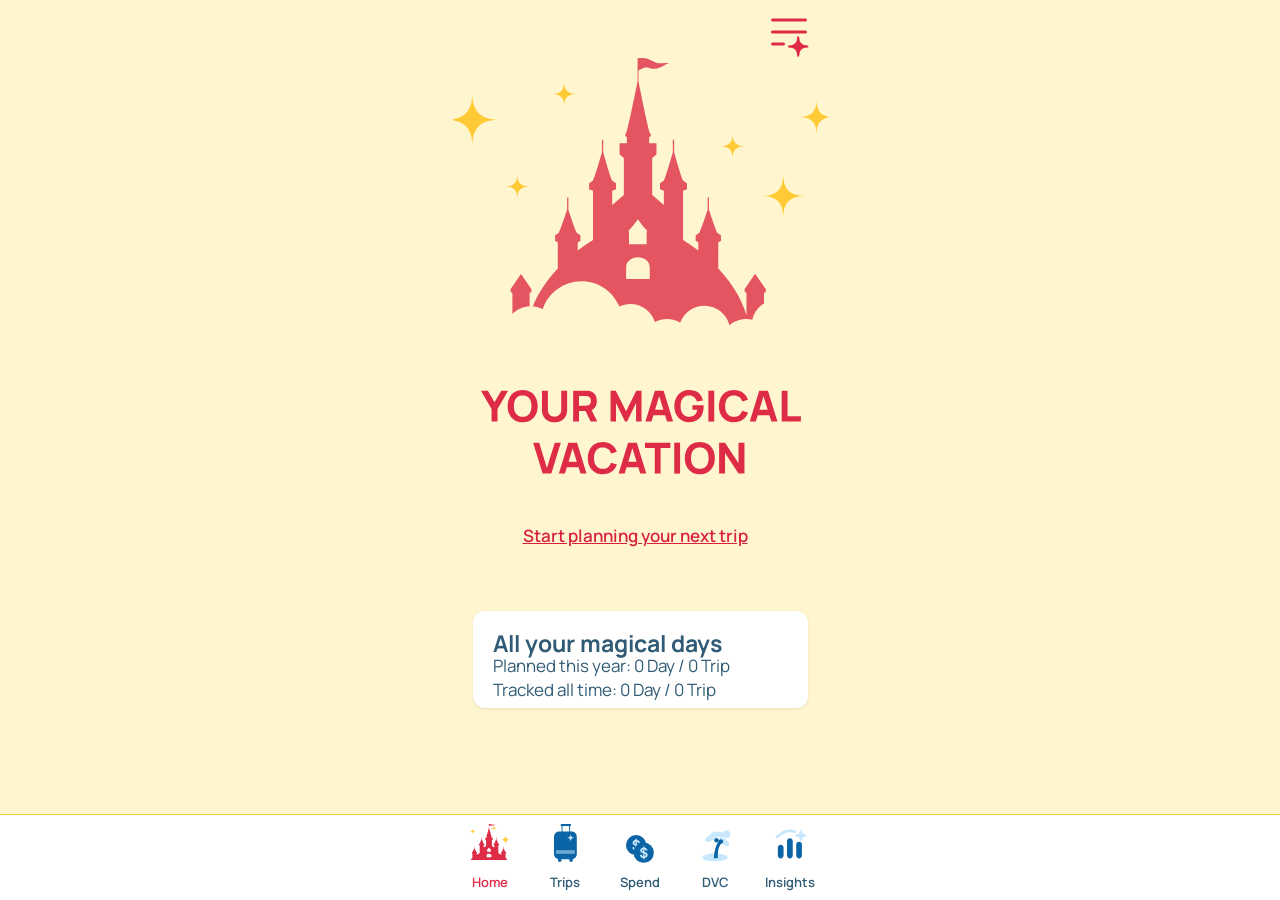
==== index.html @ 7b3dd417 "WonderPlan" ====
<!DOCTYPE html>
<!--
  Home — real screen. Visual truth: Figma Home section 6:387, read via
  figwright 2026-07-26.

  Frames (all four exist and are variable-bound — the "Home & Trips Figma
  match-back" backlog item was stale for Home):
    Home / Spec               58:6941
    01. Zero                  61:2706   ← built
    02. Active                61:2759   ← built
    02a. Active-more trips    61:2811   ← built
    03. Theme-update          83:3232   ← built (4x4 grid of 78px theme chips)

  TRANSLATION NOTE — Home is a MIXED frame, unlike Spend / DVC / Insights.
  Those frames are auto-layout all the way down, so the build reproduces
  padding/gap/hug-fill. Home's top level is **absolutely positioned**: the
  castle, the settings glyph, the wordmark, the card stack and the theme
  `screen` carry literal x/y on the 375x812 page. Inside those boxes the
  design IS auto-layout (Frame 29 stack, every `cards` instance, the theme
  screen and its 4x4 grid), so the inside is built the usual flex way.
  Every left/top below is the frame's own drawn coordinate.

  Vectors are exact Figma SVG exports with their bound fills swapped for
  tokens, kept once as <symbol> and referenced per state:
    #castle-lg    61:2992 — 01/02/02a castle. figwright clips it to the page,
                  so it exports 375x360 and sits at y=1. Verified identical to
                  02's own copy (61:3046) — same art, float-rounding only.
    #castle-sm    83:3234 — the 03 castle: the same art scaled to 78%, in a
                  369x283 frame at x=3. Not a CSS scale of the large one; the
                  clip window differs, so it is its own export.
    #wordmark     80:3153 — "YOUR MAGICAL VACATION" as outlined type.
    #glyph-settings 83:3225 (`icon-edit` / `setting-primary`) — a four-point
                  sparkle over three rules, the same sparkle family as the DVC
                  settings icon, never a gear.
    #pencil       61:2434 / 61:2427 — the 24px card-header edit button. One
                  symbol, two variants via --pen-bg / --pen-ink. Drawn with
                  viewBox="3 2 24 24" so the export's shadow padding is
                  cropped and the CSS drop-shadow carries the effect, the
                  convention dvc.html already uses.
    #palette      83:3334 — the five-sparkle theme swatch. One symbol, 16
                  chips, colours per chip via --s1..--s5.

  Text boxes use `text-box: trim-both cap alphabetic` so element heights equal
  Figma's cap-height boxes, the translation law established by Spend/DVC.
  Two boxes are pinned SHORTER than their natural cap box because the board
  pins them: the 19px card titles (12, natural 14) and the 12px chip labels
  (12, natural 9). Figma top-aligns a fixed text box, and so does trim, so the
  cap top lands on the drawn y either way.

  Frozen Home laws honoured: spending is NEVER shown (the board's own
  "Forecast $5,120 / budget $5,500" line is drawn hidden in both trip-card
  variants and stays unrendered), there is no FAB, and `--attention` is never
  used on this screen.

  DELIBERATE DEVIATIONS FROM THE BOARD — both reported, neither silent:
  1. The theme chips paint LITERAL hexes, not tokens. Two chip swatches carry
     stray bindings on the board (Apple's second sparkle -> color/primary,
     Highland's first -> color/ink), harmless in Figma because the file has one
     mode, but in the app they would repaint another theme's chip whenever the
     active theme changed. A picker must show each theme's own palette.
  2. The next-trip card title uses --header-ink; the board binds color/surface.
     Identical (#FFFFFF) in all 16 themes, so zero pixel difference — but the
     band is color/header-bg, and header-ink is the token that is contracted
     to stay legible on it.
-->
<html lang="en">
<head>
<meta charset="UTF-8" />
<meta name="viewport" content="width=device-width, initial-scale=1.0, viewport-fit=cover" />
<title>WonderPlan — Home</title>
<link rel="apple-touch-icon" href="./icons/apple-touch-icon.png" />
<link rel="icon" type="image/png" sizes="32x32" href="./icons/icon-32.png" />
<link rel="icon" type="image/png" sizes="16x16" href="./icons/icon-16.png" />
<link rel="manifest" href="./manifest.webmanifest" />
<!-- iOS is the platform this matters on. Safari evicts IndexedDB after 7 days
     without a visit, and a Home Screen app is exempt — so these tags are not
     polish, they are what stops a tester losing their ledger by not opening
     the app for a week. `apple-mobile-web-app-capable` is still required:
     iOS only began honouring the manifest's display mode in 16.4. -->
<meta name="apple-mobile-web-app-capable" content="yes" />
<meta name="mobile-web-app-capable" content="yes" />
<meta name="apple-mobile-web-app-status-bar-style" content="default" />
<meta name="apple-mobile-web-app-title" content="WonderPlan" />
<meta name="theme-color" content="#DE2C47" />
<link rel="preconnect" href="https://fonts.googleapis.com">
<link rel="preconnect" href="https://fonts.gstatic.com" crossorigin>
<link href="https://fonts.googleapis.com/css2?family=42dot+Sans:wght@800&family=Manrope:wght@400;600;700&display=swap" rel="stylesheet">
<link rel="stylesheet" href="css/theme.css">
<!-- classic + blocking on purpose: sets <html data-theme> before first paint -->
<script src="js/theme.js"></script>
<style>
/* ══ Theme tokens live in css/theme.css — ONE copy for all five screens ══ */

/* ══ Structural tokens — Figma variables, values verified in the frame reads ══ */
:root {
  --font: "Manrope", -apple-system, BlinkMacSystemFont, "Segoe UI", Roboto, sans-serif;
  --font-count: "42dot Sans", var(--font);   /* next-trip countdown only */
  --radius-card: 14px;                 /* radius/card */
  --radius-compact-card: 12px;         /* radius/compact-card — days card */
  --radius-chip: 20px;                 /* pchip — unbound 20 on the board */
  --space-2: 12px; --space-3: 16px; --space-page: 20px;
  --footer-h: 85.802238px;
  --shadow-card: 0 1px 3px rgba(30,30,30,0.10);
  --col: 335px;                        /* content column, 375 − 20 − 20 */
}

/* ══ Base ══ */
* { margin: 0; padding: 0; box-sizing: border-box; }
html, body { height: 100%; }
/* ══ The app frame (the design director, 2026-07-27) ══════════════════════════════════
   The five screens used to disagree above 375px: Home and Trips pinned their
   content left (states positioned at literal board coordinates), while Spend,
   DVC and Insights centred theirs. the design director chose centred for all.

   The whole frame is capped and centred — content AND footer together — so a
   wide window shows one phone-width column, not a narrow column sitting on a
   full-width bar. html carries the page colour so the margins match.

   At 375 and below this is completely inert, which is why it changes no
   audited pixel: 375 is the drawn width and the QA viewport.

   Home and Trips keep literal board coordinates INSIDE the frame — those are
   the drawn Figma values, and re-expressing them as flex gaps would mean
   inventing spacing nobody drew. Centring the frame achieves the chosen
   behaviour without touching them. */
html { background: var(--bg); }
body { font-family: var(--font); background: var(--bg); color: var(--ink);
  width: 100%;
  display: flex; flex-direction: column; overflow: hidden; }
button { font: inherit; background: none; border: 0; cursor: pointer; color: inherit; display: block; }
a { color: inherit; }
:focus-visible { outline: 3px solid var(--primary); outline-offset: 2px; }
.txt { text-box: trim-both cap alphabetic; }

/* ══ Text styles — Figma text styles, verbatim (height = pinned cap box) ══ */
.t-h1  { font-weight: 700; font-size: 23px; line-height: 145%; min-height: 17px; }
.t-17b { font-weight: 600; font-size: 17px; line-height: 120%; min-height: 12px; }
.t-17  { font-weight: 400; font-size: 17px; line-height: 120%; min-height: 12px; }
.t-13  { font-weight: 600; font-size: 13px; line-height: 120%; }  /* footer */

/* ══ Active Frame ══
   01. Zero carries no auto-layout: children sit at literal page coordinates,
   so the frame is a positioning context and every child is placed absolutely
   at its drawn x/y. */
/* The app column is 375 and the FOOTER BAND is not (the design director 2026-08-01,
   option 1). The constraint used to sit on `body`, so the white band ended
   with the app: at any window wider than 375 the column centred and theme
   background showed on BOTH sides of the band, which read as the footer
   stopping short. The column now lives on `main`, and `body` is free to be as
   wide as the window — so the band spans it while the five 75px tabs stay
   centred on 375 by the footer's own `justify-content: center`.
   Nothing drawn moves: `main` is the positioned ancestor on Home and Trips,
   so every absolute coordinate inside it is unchanged. */
/* SCROLLS when the board does not fit (the design director, 2026-08-02). The boards are drawn
   726 tall; on an installed iPhone the screen gives `main` 673 — 852 less the
   59pt status bar and a 120 footer (86 plus the 34pt home-indicator band). The
   zero state's card runs 611–708, so 35px of it was cut with no way to reach
   it. It used to fit only because Safari kept the layout OUT of the safe areas,
   which left `main` about 708 — luck, not design, and `viewport-fit=cover`
   spent it. Chosen over re-anchoring the card to the bottom, which squeezes its
   gap to the link from 64px to 11px, and over redrawing the board. Nothing
   drawn moves; a short screen simply scrolls. `overflow-x` stays hidden, so
   only the vertical axis opens. */
main { flex: 1; min-height: 0; position: relative;
  overflow-y: auto; overflow-x: hidden; -webkit-overflow-scrolling: touch;
  width: 100%; max-width: 375px; margin-inline: auto; }
.state { display: none; position: absolute; inset: 0; }
.state.on { display: block; }
.state > * { position: absolute; }

/* ══ brand-svg — the castle (61:2992) ══
   The node is 454x360 at x=−46 and clips; figwright's export is already
   clipped to the 375 page, so it lands at x=0. */
.castle { left: 0; top: 1px; width: 375px; height: 360px; overflow: hidden; }

/* ══ icon-edit · setting-primary (83:3225) ══
   Instance box 55x55.84 at (320,0) with 20px top/right padding, so the glyph
   itself occupies (320,20)–(355,55.84). The export carries ~1px of stroke
   bleed on each side, hence the −1 / −0.58 origin nudge. */
/* The export's path coords already carry the glyph's position inside the
   instance — rules run x 1.5→34.5 at y 20 / 32 / 44 — so the origin is the
   instance box shifted left by the 1.5 stroke half-width, and NOT nudged
   vertically at all. Measured: rules land at exactly x 320..353 / 320..331,
   y 20 / 32 / 44, matching the board to 0.00px. */
.settings { left: 318.5px; top: 0; width: 57px; height: 57px; padding: 0; }
.settings svg { display: block; }

/* ══ "YOUR MAGICAL VACATION" wordmark (80:3153), outlined type ══ */
.wordmark { left: 28.307617px; top: 390.394531px; width: 320px; height: 85px; }

/* ══ start-planning link (61:3065) ══ */
/* --primary-text, not --primary: 17px on --bg fails AA in 11 of 16 themes,
   and option A keeps --primary at its drawn value wherever it is a FILL
   (the design director, 2026-07-28). In the 5 passing themes the token aliases --primary,
   so nothing moves there. */
/* 244x12 with 190px clear below — 44 tall, drawn text unmoved (2026-08-01). */
.start-link { position: relative; }
.start-link::after { content: ''; position: absolute; left: 50%; top: 50%;
  transform: translate(-50%, -50%); width: 100%; height: 44px; }
.start-link { left: 70px; top: 525px; width: 244px; text-align: center;
  color: var(--primary-text); text-decoration: underline; }

/* ══ cards · category=insights · type=days-with-disney (61:3071 / 61:3030) ══
   Outer box is placed in 01 and a stack item in 02/02a; the inside is genuine
   auto-layout (VERTICAL, padding 16/20, gap 12, primary MAX). */
.days-card { width: 335px; height: 97px;
  border-radius: var(--radius-compact-card); background: var(--surface);
  box-shadow: var(--shadow-card); overflow: hidden;
  padding: 16px 20px; display: flex; flex-direction: column;
  justify-content: flex-end; align-items: flex-start; gap: 12px; }
[data-state="zero"] .days-card { left: 20px; top: 611px; }
.days-card .title { color: var(--ink); }
.days-card .line  { color: var(--ink); }

/* ══════ 02. Active (61:2759) · 02a. Active-more trips (61:2811) ══════
   Frame 29 is one bottom-anchored auto-layout column (VERTICAL, padding
   32/0/20/0, gap 16, primary MAX, counter CENTER). Both states end it at
   y=730; only its height and card count differ, which is why 02 starts at
   321 and 02a at −5. */
.stack { width: 335px; display: flex; flex-direction: column;
  align-items: center; padding: 32px 0 20px; gap: 16px; }
/* Bottom-anchoring is an auto margin, not `justify-content: flex-end`: the
   two are identical while the cards fit, but a flex-end column that overflows
   pushes its FIRST card above the scroll origin, where nothing can reach it.
   The auto margin collapses to 0 the moment the content stops fitting. */
.stack > :first-child { margin-top: auto; }
/* And the cards must NOT shrink to fit: a flex item defaults to shrinking, so
   a third card silently squeezed all three instead of overflowing — every
   card clipped its own header (they carry `overflow: hidden`) and nothing
   scrolled, because there was nothing to scroll. */
.stack > * { flex: none; }
[data-state="02"]  .stack { left: 20px; top: 321px; height: 409px; }
/* Three or more upcoming trips is the case the board does not draw — `02a`
   draws exactly two cards and fills the page. The list SCROLLS (the design director,
   2026-07-28): a plain scroll, no card limit, and deliberately no "+2 more"
   affordance, because no such control is drawn anywhere. */
[data-state="02a"] .stack { left: 20px; top: -5px;  height: 735px;
  overflow-y: auto; overscroll-behavior: contain;
  /* A classic scrollbar would eat 15px of a 335px column that is drawn 335
     wide: the cards then centre-overflow their own container and the header's
     nowrap trip type runs under the edit pencil. The phone this ships to has
     overlay scrollbars and the board draws no scrollbar at all, so the gutter
     is removed rather than designed around. Keyboard access is unaffected —
     every card carries a focusable edit button, so tabbing scrolls the
     region. The cue that more exists is the cut-off card at the fold. */
  scrollbar-width: none; }
[data-state="02a"] .stack::-webkit-scrollbar { width: 0; height: 0; }
/* Cards MAY flow over the settings glyph — that is the drawn look and the design director
   keeps it — provided the user can PULL THEM LOWER to reach the control
   (the design director, 2026-07-28). The room is made inside the drawn box: 32 drawn gap +
   30 of pull, and the list opens scrolled PAST the pull (see markScrollable),
   so at rest card one sits at its drawn y=27 and the castle is covered exactly
   as the board covers it. Pulling down exposes the glyph; letting go leaves it
   exposed until the user scrolls back.
   THE 30 IS MEASURED, NOT CHOSEN. Three fixed edges decide it: card one is
   drawn at y=27, the settings glyph's box ends at y=57 (its ink at 55.84),
   and the castle's topmost ink — the flag tip — starts at y=57.93. Pulled
   fully down, card one lands at 57: the glyph is completely clear and the
   flag is still completely covered, with 0.9px to spare. A bigger pull
   exposes a SLICE of flag cut off by the card edge, which is exactly what a
   cropped castle looks like; a smaller one leaves the glyph part-hidden.
   Two earlier passes are recorded because both LOOKED reasonable and both cut
   the castle: moving the box to top:57 clipped the cards at that line and left
   the spire half-covered, and resting the stack 62px low put the card's top
   edge straight through the spire. A card edge anywhere inside the castle's
   tip reads as damage; only y=27 (drawn) or a full cover avoids it. */
[data-state="02a"] .stack.scrolls { padding-top: 62px; }
/* Revealing the glyph is not the same as being able to press it: the stack's
   own box spans the whole frame whatever the scroll position, so a tap on the
   exposed glyph was landing on transparent nothing. The box stops being a
   target; the cards inside it stay targets and still drive the scroll. Paint
   order is untouched — a card that is physically over the glyph still covers
   it, which is the behaviour the design director kept.
   Not scoped to `.scrolls`: this box swallowed the settings glyph in the
   DRAWN two-card state too (only its rightmost ~20px answered a tap), which
   is the defect logged from chunk 8's sweep. Nothing moves on screen — an
   empty transparent box simply stops intercepting. */
[data-state="02a"] .stack { pointer-events: none; }
[data-state="02a"] .stack > * { pointer-events: auto; }

/* cards · category=trips — booked-next-trip (61:2405) and
   booked-coming-up (61:2507). Home presents confirmed upcoming trips only;
   Planning remains a Trips-module concern. Both Home variants hide the
   component's forecast/budget line: Home never shows money (frozen). */
.card-trip { width: 335px; border-radius: var(--radius-card);
  background: var(--surface); box-shadow: var(--shadow-card); overflow: hidden;
  display: flex; flex-direction: column;
  justify-content: flex-end; align-items: flex-start; padding-bottom: 16px; }
.card-next     { gap: 12px; }
.card-coming   { gap: 6px; }

.trip-head { align-self: stretch; display: flex; align-items: center;
  justify-content: space-between; padding: 12px 20px 6px; }
.card-next .trip-head { background: var(--header-bg); }
.trip-head .title { font-weight: 600; font-size: 19px; line-height: 135%;
  height: 12px;                        /* board pins this box to 12, not 14 */
  /* The label is derived copy, so it fills the remaining width without letting a
     long trip type must not shove the edit button — and nowrap keeps the
     header at its drawn 42. No `overflow: hidden` here: the box is pinned to
     12 while the glyphs are a 14 cap box, so clipping would shave the type. */
  flex: 1 1 auto; min-width: 0; white-space: nowrap; }
.card-next     .trip-head .title { color: var(--header-ink); }
.card-coming   .trip-head .title { color: var(--primary); }

/* icon-edit 24px — primary-white on the next-trip band and edit-primary on
   Coming Up. The board's drop shadow rides the CSS filter (dvc.html rule). */
.edit-btn { width: 24px; height: 24px; flex: none; padding: 0; }
/* 24x24 with 316px of clear space around it — full 44 costs nothing and
   moves nothing (the design director 2026-08-01). */
.edit-btn { position: relative; }
.edit-btn::after { content: ''; position: absolute; left: 50%; top: 50%;
  transform: translate(-50%, -50%); width: 44px; height: 44px; }
.mini-edit { width: 24px; height: 24px; flex: none; display: block;
  filter: drop-shadow(0 1px 1.5px rgba(30,30,30,0.10)); }
.card-next     .mini-edit { --pen-bg: var(--surface); --pen-ink: var(--primary); }
.card-coming   .mini-edit { --pen-bg: var(--primary); --pen-ink: var(--on-primary); }

.trip-body { align-self: stretch; display: flex; flex-direction: column;
  align-items: flex-start; gap: 16px; padding-left: 20px; }
.count-row { display: flex; align-items: flex-end; }   /* counter MAX */
.count, .count-unit, .trip-name { color: var(--primary); }
.card-next     .count { font-family: var(--font-count); font-weight: 800;
  font-size: 104.75px; line-height: 199.56883px; height: 74px; }
.card-coming   .count { font-weight: 700; font-size: 80px; line-height: 120%;
  height: 58px; }
.count-unit { font-weight: 600; font-size: 19px; line-height: 135%; height: 14px; }
.trip-name, .trip-dates { width: 308.380920px; }       /* board's fixed box */
.trip-dates { color: var(--ink); }

/* ══════ 03. Theme-update (83:3232) ══════
   `screen` is a transparent bottom-anchored column — radius 14 is authored on
   it but it carries no fill, so it reads as pure layout. Section is 336 wide
   inside a 319 content box, i.e. it overhangs 0.5px each side exactly as
   drawn; flex centring reproduces that without a magic number. */
/* 03. Settings (83:3232) / 03a. settings-synched (226:4262), read 2026-08-01.
   The screen moved up (256 -> 144.14) and grew (472 -> 550) to carry the new
   data-synch block; the synched state is 582, the extra 32 being Frame 55's
   20px plus one 12px gap. */
.screen { left: 20px; top: 144.1376953125px; width: 335px; height: 550px;
  border-radius: var(--radius-card);
  display: flex; flex-direction: column;
  /* TOP-anchored with a 12px rhythm, both read off the revised board: Section
     sits at screen-relative y=16, Frame 31 at 372 (Section ends 360, +12) and
     data-synch at 432 (Frame 31 ends 420, +12). The previous build was
     bottom-anchored with 36 of bottom padding and a 16 gap, which put the
     whole stack ~60px high once the sync block was added. */
  align-items: center; justify-content: flex-start;
  padding: 16px 8px; gap: 12px; }
/* connected: 550 -> 582, the extra 32 being Frame 55's 20 plus one 12 gap */
.screen.is-synced { height: 582px; }
.section { width: 336px; display: flex; flex-direction: column;
  align-items: flex-start; gap: 8px; }
.sub-title { width: 336px; min-height: 12px; text-align: center;
  color: var(--primary-text); font-weight: 600; font-size: 17px; line-height: 120%; }
.grid { width: 336px; display: grid; grid-template-columns: repeat(4, 78px);
  /* 4 down, 8 across — the board's grid carries gridRowGap 4 / gridColumnGap 8,
     and the build had 8 both ways, which made the block 12px taller than
     drawn (three row gaps). */
  row-gap: 4px; column-gap: 8px; }

/* pchip (83:3481) — 2px color/bg INSIDE stroke; the chosen variant swaps it
   for a 4px color/deco CENTRE stroke, which is 2px in + 2px out. */
.pchip { width: 78px; height: 78px; border-radius: var(--radius-chip);
  background: var(--surface); display: flex; flex-direction: column;
  align-items: center; justify-content: center; gap: 2px; padding: 0 0 7px;
  box-shadow: inset 0 0 0 2px var(--bg); }
.pchip.on { box-shadow: inset 0 0 0 2px var(--deco), 0 0 0 2px var(--deco); }
.palette { width: 61.390625px; height: 46.0390625px; flex: none; display: block; }
.cname { width: 78px; height: 12px; text-align: center; color: var(--ink);
  font-weight: 400; font-size: 12px; line-height: 120%; }

/* cta-buttons — CANCEL `primary-outline` (59:1630) + SAVE `primary-filled`
   (51:358), both 115x48, 16px apart, the pair centred (Frame 31, 175:4527).
   Radius = half height. The outline's 1.5px stroke is INSIDE, so it rides an
   inset ring rather than a border (borders grow the box). */
.cta-row { display: flex; gap: 16px; }

/* ══ data-synch (226:4229 / 226:4231) ══════════════════════════════════════
   Two variants: not connected (Connect Google Drive) and connected (Synch Now
   + last-synced + Disconnect). Vertical, 16 above the rule, 12 between rows. */
.data-synch { width: 335px; display: flex; flex-direction: column;
  align-items: center; padding-top: 16px; gap: 12px; }
.rule-primary { width: 335px; height: 0; border-top: 1.5px solid var(--primary); }
.synch-title { width: 335px; text-align: center; color: var(--primary);
  font-weight: 600; font-size: 19px; line-height: 135%; }
/* This CTA HUGs its label — 138 for "Synch Now", 226 for "Connect Google
   Drive" — where the theme picker's pair are a fixed 115. */
.data-synch .cta { width: auto; }
.synch-meta { width: 335px; display: flex; flex-direction: column; gap: 8px; }
/* a class rule outranks the bare [hidden] default, so say it explicitly */
.synch-meta[hidden] { display: none; }
/* Manrope Regular 9/120%, read off I226:4397;226:4238 rather than guessed
   from the 6px instance height. */
.synch-line { width: 335px; text-align: center; color: var(--primary);
  font-weight: 400; font-size: 9px; line-height: 120%; }
button.synch-line { display: block; }
.cta { width: 115px; height: 48px; flex: none; border-radius: 24px;
  background: var(--primary); color: var(--on-primary);
  display: flex; align-items: center; justify-content: center; padding: 0 24px; }
.cta--outline { background: var(--surface); color: var(--primary);
  box-shadow: inset 0 0 0 1.5px var(--primary); }

/* brand-svg 226:4473 — the SAME castle artwork, scaled: 207/369 = 0.561 and
   159/283 = 0.562, so the revised board re-crops rather than redraws it. No
   new asset is invented here. */
.castle-sm { left: 84px; top: 1.1376953125px; width: 207px; height: 159px; }

/* symbol library — never painted itself */
.defs { position: absolute; width: 0; height: 0; overflow: hidden; }

/* ══ Footer · variant home ══ */
footer.footer { flex: none; height: var(--footer-h); background: var(--surface);
  border-top: 1.900338px solid var(--deco); display: flex; justify-content: center; }
.tab { position: relative; width: 75px; height: 83.901894px;
  display: block; text-decoration: none; -webkit-tap-highlight-color: transparent; }
.tab:focus-visible { outline: 2px solid var(--primary); outline-offset: -2px; border-radius: 8px; }
.tab .label { position: absolute; top: 60px; left: 0; right: 0; text-align: center; color: var(--ink); }
.tab.on .label { color: var(--primary); }
.tab svg { position: absolute; }
/* ══ iOS safe areas (the design director, 2026-08-02) ═══════════════════════════════════
   Reported on the live beta: a yellow strip under the footer, on every
   screen. Without `viewport-fit=cover` Safari keeps the layout OUT of the
   safe areas and paints them with the html background — which is the theme
   colour, so the home-indicator band read as the footer stopping short.
   Cover hands the layout those bands; `padding-top` on body puts the
   content back exactly where it sat before, and the footer's own white now
   reaches the physical bottom edge. Nothing drawn moves — where there is no
   inset (every desktop browser, and any phone without an indicator) both
   values resolve to 0, so this is inert off iOS. */
body { padding-top: env(safe-area-inset-top, 0px); }
footer.footer {
  height: calc(var(--footer-h) + env(safe-area-inset-bottom, 0px));
  padding-bottom: env(safe-area-inset-bottom, 0px);
}
</style>
</head>
<body>

<svg class="defs" aria-hidden="true">
<symbol id="castle-lg" viewBox="0 0 375 360"><g clip-path="url(#clip0_61_2992)">
<path d="M45.8938 118.738C27.7489 118.738 19.3556 127.107 19.3556 145.201C19.3556 127.107 10.9623 118.738 -7.18261 118.738C10.9623 118.738 19.3556 110.368 19.3556 92.2743C19.3556 110.368 27.7489 118.738 45.8938 118.738ZM351.787 194.935C337.038 194.935 330.246 201.708 330.246 216.464C330.246 201.756 323.454 194.935 308.705 194.935C323.454 194.935 330.246 188.162 330.246 173.406C330.197 188.162 337.038 194.935 351.787 194.935ZM380.605 116.077C368.864 116.077 363.479 121.447 363.479 133.155C363.479 121.495 358.094 116.077 346.353 116.077C358.094 116.077 363.479 110.707 363.479 98.999C363.479 110.658 368.913 116.077 380.605 116.077ZM489.281 191.79C479.723 191.79 475.308 196.193 475.308 205.724C475.308 196.193 470.894 191.79 461.336 191.79C470.894 191.79 475.308 187.388 475.308 177.857C475.357 187.388 479.772 191.79 489.281 191.79ZM-80.1506 156.715C-91.6004 156.715 -96.9371 161.989 -96.9371 173.455C-96.9371 162.037 -102.225 156.715 -113.724 156.715C-102.274 156.715 -96.9371 151.442 -96.9371 139.976C-96.8886 151.442 -91.6004 156.715 -80.1506 156.715ZM123.228 93.0484C114.981 93.0484 111.196 96.822 111.196 105.046C111.196 96.822 107.412 93.0484 99.1643 93.0484C107.412 93.0484 111.196 89.2748 111.196 81.0504C111.196 89.2264 114.981 93.0484 123.228 93.0484ZM76.3133 185.404C68.0656 185.404 64.2814 189.178 64.2814 197.402C64.2814 189.178 60.4971 185.404 52.2494 185.404C60.4971 185.404 64.2814 181.631 64.2814 173.406C64.2814 181.631 68.0656 185.404 76.3133 185.404ZM291.676 145.201C283.428 145.201 279.644 148.975 279.644 157.199C279.644 148.975 275.859 145.201 267.612 145.201C275.859 145.201 279.644 141.428 279.644 133.203C279.644 141.428 283.428 145.201 291.676 145.201Z" fill="var(--deco)"/>
<path opacity="0.8" d="M302.058 272.809L291.563 288.173L291.741 290.913L293.471 291.865V314.138C291.98 309.255 290.131 304.55 287.925 299.905L285.063 294.307C279.696 284.6 272.898 275.608 265.265 267.509V241.187L267.948 239.995V234.219C267.948 234.219 267.113 233.743 264.251 231.658C261.508 226.12 255.962 208.79 255.962 208.79V196.403H254.65V208.79C254.65 208.79 249.104 226.12 246.361 231.658C243.499 233.683 242.664 234.219 242.664 234.219V239.995L245.348 241.187V249.524C240.339 245.653 235.151 242.139 230.082 239.043V189.733L233.958 188.185V182.408C233.958 182.408 233.123 181.932 230.261 179.848C227.518 174.309 221.137 151.144 221.137 151.144V138.757H219.825V151.144C219.825 151.144 213.385 174.309 210.701 179.848C207.839 181.873 207.004 182.408 207.004 182.408V188.185L210.88 189.733V204.026L199.192 193.902V156.98L203.486 153.526V142.211H196.151V136.017L197.761 135.362V132.682C197.761 132.682 197.761 132.682 196.926 132.206C195.018 128.395 185.477 80.1573 185.477 80.1573V69.3784C186.789 68.6042 190.605 66.4007 193.348 66.4007C196.688 66.4007 196.986 67.83 201.101 67.83C205.215 67.83 210.94 64.5546 212.252 63.6613C214.518 62.113 216.307 63.304 215.83 62.7681C214.518 61.2793 209.986 62.2916 207.183 62.2916C201.518 62.2916 196.569 56.9319 189.651 56.9319C187.445 56.9319 186.133 57.2297 185.477 57.4084V56.9319H184.583V80.1573C184.583 80.1573 175.042 128.395 173.133 132.206C172.298 132.682 172.298 132.682 172.298 132.682V135.362L173.908 136.017V142.211H166.574V153.526L170.867 156.98V193.902L159.179 204.026V189.733L163.055 188.185V182.408C163.055 182.408 162.221 181.932 159.358 179.848C156.615 174.309 150.235 151.144 150.235 151.144V138.757H148.923V151.144C148.923 151.144 142.482 174.309 139.799 179.848C136.937 181.873 136.102 182.408 136.102 182.408V188.185L139.978 189.733V239.043C134.849 242.139 129.721 245.653 124.712 249.524V241.187L127.395 239.995V234.219C127.395 234.219 126.561 233.743 123.698 231.658C120.955 226.12 115.409 208.79 115.409 208.79V196.403H114.098V208.79C114.098 208.79 108.552 226.12 105.809 231.658C102.946 233.683 102.111 234.219 102.111 234.219V239.995L104.795 241.187V267.568C97.162 275.727 90.364 284.719 84.9971 294.367L82.1347 299.965C79.9284 304.61 78.0201 309.314 76.589 314.198V291.985L78.3183 291.032L78.4972 288.292L68.0019 272.928L57.5067 288.233L57.6856 290.972L59.4149 291.925V338.376H72.9514H76.6486H293.769H297.466H311.003V291.925L312.732 290.972L312.911 288.233L302.058 272.809ZM184.344 218.676H185.417C185.417 218.676 188.757 224.333 194.303 229.812L193.647 230.586V243.211H175.996V230.586L175.34 229.812C181.064 224.393 184.344 218.676 184.344 218.676ZM196.688 278.049H173.133V266.198C173.133 260.779 178.381 256.372 184.94 256.372C191.5 256.372 196.748 260.72 196.748 266.198V278.049H196.688Z" fill="var(--primary)"/>
<path d="M8.8927 392.9H477.926V364.145C477.926 347.198 464.192 333.451 447.26 333.451C447.26 319.147 435.657 307.534 421.365 307.534C417.344 307.534 413.517 308.455 410.126 310.104C403.295 297.036 389.633 288.09 373.864 288.09C360.517 288.09 348.647 294.49 341.186 304.406C336.705 300.648 330.916 298.394 324.618 298.394C312.216 298.394 301.848 307.122 299.329 318.783C297.391 318.323 295.405 318.08 293.321 318.08C286.927 318.08 281.065 320.408 276.559 324.238C273.701 313.037 263.551 304.721 251.464 304.721C240.297 304.721 230.801 311.777 227.144 321.693C223.268 319.39 218.738 318.056 213.918 318.056C209.606 318.056 205.537 319.123 201.952 320.99C198.56 310.613 188.823 303.097 177.292 303.097C173.344 303.097 169.614 303.97 166.271 305.546C160.118 290.732 145.536 280.331 128.507 280.331C110.461 280.331 95.1273 292.042 89.7255 308.31C86.1162 306.419 82.0225 305.328 77.6623 305.328C63.3707 305.328 51.7678 316.941 51.7678 331.245C51.7678 332.942 51.9373 334.591 52.2522 336.191C48.3765 334.421 44.089 333.451 39.5593 333.451C22.6272 333.451 8.8927 347.198 8.8927 364.145V392.9Z" fill="var(--bg)"/>
</g>
<defs>
<clipPath id="clip0_61_2992">
<rect width="454" height="360" fill="white" transform="translate(-46)"/>
</clipPath>
</defs></symbol>
<symbol id="castle-sm" viewBox="0 0 369 283">
<g clip-path="url(#clip0_83_3234)">
<path d="M78.5895 93.341C64.4316 93.341 57.8827 99.9205 57.8827 114.144C57.8827 99.9205 51.3337 93.341 37.1758 93.341C51.3337 93.341 57.8827 86.7616 57.8827 72.5378C57.8827 86.7616 64.4316 93.341 78.5895 93.341ZM317.267 153.241C305.759 153.241 300.459 158.565 300.459 170.165C300.459 158.603 295.159 153.241 283.651 153.241C295.159 153.241 300.459 147.916 300.459 136.317C300.421 147.916 305.759 153.241 317.267 153.241ZM339.753 91.2493C330.592 91.2493 326.39 95.4708 326.39 104.674C326.39 95.5088 322.188 91.2493 313.027 91.2493C322.188 91.2493 326.39 87.0278 326.39 77.8242C326.39 86.9898 330.63 91.2493 339.753 91.2493ZM424.549 150.768C417.091 150.768 413.646 154.229 413.646 161.722C413.646 154.229 410.202 150.768 402.744 150.768C410.202 150.768 413.646 147.308 413.646 139.815C413.684 147.308 417.129 150.768 424.549 150.768ZM-19.7585 123.196C-28.6923 123.196 -32.8564 127.341 -32.8564 136.355C-32.8564 127.379 -36.9826 123.196 -45.9543 123.196C-37.0205 123.196 -32.8564 119.05 -32.8564 110.037C-32.8185 119.05 -28.6923 123.196 -19.7585 123.196ZM138.931 73.1463C132.495 73.1463 129.543 76.1128 129.543 82.5781C129.543 76.1128 126.59 73.1463 120.155 73.1463C126.59 73.1463 129.543 70.1799 129.543 63.7145C129.543 70.1418 132.495 73.1463 138.931 73.1463ZM102.325 145.748C95.8893 145.748 92.9366 148.715 92.9366 155.18C92.9366 148.715 89.9839 145.748 83.5485 145.748C89.9839 145.748 92.9366 142.782 92.9366 136.317C92.9366 142.782 95.8893 145.748 102.325 145.748ZM270.364 114.144C263.929 114.144 260.976 117.111 260.976 123.576C260.976 117.111 258.023 114.144 251.588 114.144C258.023 114.144 260.976 111.178 260.976 104.712C260.976 111.178 263.929 114.144 270.364 114.144Z" fill="var(--deco)"/>
<path opacity="0.8" d="M278.465 214.458L270.276 226.536L270.415 228.69L271.765 229.439V246.947C270.602 243.109 269.159 239.41 267.438 235.759L265.204 231.358C261.017 223.727 255.712 216.658 249.757 210.292V189.599L251.851 188.663V184.122C251.851 184.122 251.199 183.748 248.966 182.109C246.825 177.755 242.498 164.132 242.498 164.132V154.395H241.475V164.132C241.475 164.132 237.147 177.755 235.007 182.109C232.774 183.701 232.122 184.122 232.122 184.122V188.663L234.216 189.599V196.154C230.308 193.111 226.26 190.349 222.305 187.914V149.152L225.329 147.934V143.393C225.329 143.393 224.678 143.019 222.444 141.38C220.304 137.027 215.325 118.816 215.325 118.816V109.078H214.302V118.816C214.302 118.816 209.277 137.027 207.183 141.38C204.95 142.972 204.298 143.393 204.298 143.393V147.934L207.322 149.152V160.387L198.203 152.429V123.404L201.553 120.688V111.793H195.83V106.925L197.086 106.41V104.303C197.086 104.303 197.086 104.303 196.435 103.929C194.946 100.932 187.501 63.0126 187.501 63.0126V54.5391C188.525 53.9306 191.503 52.1984 193.643 52.1984C196.249 52.1984 196.481 53.322 199.692 53.322C202.902 53.322 207.369 50.7472 208.393 50.0449C210.161 48.8278 211.557 49.764 211.184 49.3427C210.161 48.1723 206.625 48.9682 204.438 48.9682C200.017 48.9682 196.156 44.7549 190.758 44.7549C189.037 44.7549 188.013 44.989 187.501 45.1294V44.7549H186.803V63.0126C186.803 63.0126 179.359 100.932 177.87 103.929C177.218 104.303 177.218 104.303 177.218 104.303V106.41L178.475 106.925V111.793H172.752V120.688L176.102 123.404V152.429L166.982 160.387V149.152L170.006 147.934V143.393C170.006 143.393 169.355 143.019 167.122 141.38C164.981 137.027 160.003 118.816 160.003 118.816V109.078H158.979V118.816C158.979 118.816 153.954 137.027 151.86 141.38C149.627 142.972 148.975 143.393 148.975 143.393V147.934L152 149.152V187.914C147.998 190.349 143.997 193.111 140.088 196.154V189.599L142.182 188.663V184.122C142.182 184.122 141.531 183.748 139.297 182.109C137.157 177.755 132.83 164.132 132.83 164.132V154.395H131.806V164.132C131.806 164.132 127.479 177.755 125.339 182.109C123.105 183.701 122.454 184.122 122.454 184.122V188.663L124.548 189.599V210.338C118.592 216.752 113.288 223.821 109.1 231.405L106.867 235.806C105.145 239.457 103.656 243.155 102.54 246.994V229.532L103.889 228.783L104.029 226.63L95.8395 214.552L87.6505 226.583L87.7901 228.737L89.1394 229.486V266.001H99.7014H102.586H271.997H274.882H285.444V229.486L286.794 228.737L286.933 226.583L278.465 214.458ZM186.617 171.904H187.455C187.455 171.904 190.06 176.351 194.387 180.658L193.876 181.266V191.191H180.103V181.266L179.591 180.658C184.058 176.398 186.617 171.904 186.617 171.904ZM196.249 218.578H177.87V209.262C177.87 205.001 181.964 201.537 187.082 201.537C192.201 201.537 196.295 204.955 196.295 209.262V218.578H196.249Z" fill="var(--primary)"/>
<path d="M49.7189 308.863H415.689V286.259C415.689 272.936 404.973 262.13 391.761 262.13C391.761 250.885 382.708 241.756 371.557 241.756C368.419 241.756 365.433 242.48 362.787 243.776C357.457 233.503 346.797 226.47 334.493 226.47C324.078 226.47 314.817 231.502 308.996 239.297C305.499 236.343 300.982 234.571 296.068 234.571C286.391 234.571 278.301 241.432 276.336 250.599C274.824 250.237 273.274 250.046 271.648 250.046C266.659 250.046 262.085 251.876 258.569 254.887C256.339 246.082 248.42 239.545 238.988 239.545C230.275 239.545 222.866 245.091 220.012 252.886C216.988 251.076 213.454 250.027 209.693 250.027C206.328 250.027 203.153 250.866 200.356 252.334C197.71 244.176 190.112 238.268 181.115 238.268C178.034 238.268 175.124 238.954 172.515 240.193C167.715 228.548 156.337 220.372 143.05 220.372C128.969 220.372 117.005 229.577 112.79 242.366C109.974 240.879 106.779 240.021 103.377 240.021C92.2261 240.021 83.1728 249.151 83.1728 260.396C83.1728 261.73 83.3051 263.026 83.5508 264.284C80.5267 262.892 77.1813 262.13 73.6469 262.13C60.4355 262.13 49.7189 272.936 49.7189 286.259V308.863Z" fill="var(--bg)"/>
</g>
<defs>
<clipPath id="clip0_83_3234">
<rect width="369" height="283" fill="white"/>
</clipPath>
</defs>
</symbol>
<symbol id="wordmark" viewBox="0 0 320 85"><path d="M121.823 52C125.378 52 128.36 52.8816 130.768 54.6445C133.19 56.4075 134.896 58.7947 135.885 61.8047L129.993 63.4385C129.42 61.5609 128.452 60.1062 127.091 59.0742C125.729 58.0279 123.973 57.5049 121.823 57.5049C119.86 57.5049 118.218 57.9421 116.899 58.8164C115.595 59.6907 114.613 60.923 113.954 62.5137C113.295 64.1046 112.966 65.9752 112.966 68.125C112.966 70.275 113.295 72.1463 113.954 73.7373C114.613 75.328 115.595 76.5603 116.899 77.4346C118.218 78.3089 119.86 78.7461 121.823 78.7461C123.973 78.7461 125.729 78.2231 127.091 77.1768C128.452 76.1304 129.42 74.6758 129.993 72.8125L135.885 74.4463C134.896 77.4563 133.19 79.8434 130.768 81.6064C128.36 83.3694 125.378 84.25 121.823 84.25C118.727 84.25 116.054 83.5768 113.804 82.2295C111.568 80.8822 109.84 78.9975 108.622 76.5752C107.418 74.1529 106.816 71.3357 106.816 68.125C106.816 64.9145 107.418 62.098 108.622 59.6758C109.84 57.2535 111.568 55.3688 113.804 54.0215C116.054 52.6742 118.727 52 121.823 52Z" fill="var(--primary)"/>
<path fill-rule="evenodd" clip-rule="evenodd" d="M218.825 52C221.921 52 224.587 52.6742 226.823 54.0215C229.074 55.3688 230.801 57.2535 232.005 59.6758C233.223 62.098 233.832 64.9145 233.832 68.125C233.832 71.3357 233.223 74.1529 232.005 76.5752C230.801 78.9975 229.074 80.8822 226.823 82.2295C224.587 83.5768 221.921 84.25 218.825 84.25C215.729 84.25 213.056 83.5768 210.806 82.2295C208.57 80.8822 206.842 78.9975 205.624 76.5752C204.42 74.1529 203.818 71.3357 203.818 68.125C203.818 64.9145 204.42 62.098 205.624 59.6758C206.842 57.2535 208.57 55.3688 210.806 54.0215C213.056 52.6742 215.729 52 218.825 52ZM218.825 57.5049C216.862 57.4762 215.227 57.8991 213.923 58.7734C212.619 59.6477 211.637 60.8871 210.978 62.4922C210.333 64.0974 210.011 65.9752 210.011 68.125C210.011 70.275 210.333 72.1392 210.978 73.7158C211.637 75.2922 212.619 76.5173 213.923 77.3916C215.227 78.2659 216.862 78.7174 218.825 78.7461C220.789 78.7748 222.423 78.3519 223.728 77.4775C225.032 76.6033 226.006 75.3639 226.651 73.7588C227.311 72.1535 227.641 70.275 227.641 68.125C227.641 65.9752 227.311 64.1117 226.651 62.5352C226.006 60.9587 225.032 59.7336 223.728 58.8594C222.423 57.985 220.789 57.5336 218.825 57.5049Z" fill="var(--primary)"/>
<path d="M65.9189 78.1016L73.7881 52.6455H79.8086L70.3486 83.6055H61.6191L52.1592 52.6455H58.1797L65.9189 78.1016Z" fill="var(--primary)"/>
<path fill-rule="evenodd" clip-rule="evenodd" d="M105.522 83.6055H99.5029L97.5117 77.1553H85.8535L83.8936 83.6055H77.874L87.334 52.6455H96.0625L105.522 83.6055ZM87.5137 71.6943H95.8262L91.6367 58.126L87.5137 71.6943Z" fill="var(--primary)"/>
<path fill-rule="evenodd" clip-rule="evenodd" d="M165.277 83.6055H159.258L157.267 77.1553H145.608L143.648 83.6055H137.629L147.089 52.6455H155.817L165.277 83.6055ZM147.269 71.6943H155.581L151.392 58.126L147.269 71.6943Z" fill="var(--primary)"/>
<path d="M189.359 58.1064H179.599V83.6055H173.751V58.1064H163.989V52.6455H189.359V58.1064Z" fill="var(--primary)"/>
<path d="M199.093 83.6055H193.245V52.6455H199.093V83.6055Z" fill="var(--primary)"/>
<path d="M257.518 73.2852V52.6455H263.451V83.6055H257.518L244.059 62.9658V83.6055H238.124V52.6455H244.059L257.518 73.2852Z" fill="var(--primary)"/>
<path fill-rule="evenodd" clip-rule="evenodd" d="M41.6602 0C44.7561 0 47.4222 0.674171 49.6582 2.02148C51.9085 3.36879 53.6358 5.25351 54.8398 7.67578C56.0581 10.098 56.6669 12.9145 56.667 16.125C56.667 19.3357 56.0582 22.1529 54.8398 24.5752C53.6358 26.9975 51.9085 28.8822 49.6582 30.2295C47.4222 31.5768 44.7561 32.25 41.6602 32.25C38.5642 32.25 35.8909 31.5768 33.6406 30.2295C31.4047 28.8822 29.6773 26.9975 28.459 24.5752C27.255 22.1529 26.6533 19.3357 26.6533 16.125C26.6534 12.9145 27.255 10.098 28.459 7.67578C29.6773 5.25351 31.4047 3.36881 33.6406 2.02148C35.8909 0.67417 38.5642 1.8183e-05 41.6602 0ZM41.6602 5.50488C39.6965 5.47624 38.0621 5.89912 36.7578 6.77344C35.4538 7.64773 34.4717 8.88714 33.8125 10.4922C33.1675 12.0974 32.8457 13.9752 32.8457 16.125C32.8457 18.275 33.1675 20.1392 33.8125 21.7158C34.4717 23.2922 35.4538 24.5173 36.7578 25.3916C38.0621 26.2659 39.6965 26.7174 41.6602 26.7461C43.6238 26.7748 45.2582 26.3519 46.5625 25.4775C47.8666 24.6033 48.8414 23.3639 49.4863 21.7588C50.1457 20.1535 50.4756 18.275 50.4756 16.125C50.4755 13.9752 50.1456 12.1117 49.4863 10.5352C48.8414 8.95875 47.8666 7.73365 46.5625 6.85938C45.2582 5.98504 43.6238 5.53355 41.6602 5.50488Z" fill="var(--primary)"/>
<path d="M86.1572 19.9951C86.1572 22.4747 85.627 24.6322 84.5664 26.4668C83.5058 28.3013 82.0294 29.7275 80.1377 30.7451C78.2458 31.7484 76.0524 32.25 73.5586 32.25C71.0646 32.25 68.8715 31.7484 66.9795 30.7451C65.0875 29.7275 63.6105 28.3015 62.5498 26.4668C61.4893 24.6322 60.959 22.4746 60.959 19.9951V0.688477L66.8936 0.645508V19.9521C66.8936 20.9697 67.0653 21.8943 67.4092 22.7256C67.7532 23.5569 68.2261 24.274 68.8281 24.876C69.4445 25.478 70.1544 25.9438 70.957 26.2734C71.774 26.5887 72.6414 26.7461 73.5586 26.7461C74.5044 26.746 75.3791 26.5816 76.1816 26.252C76.9984 25.9223 77.7077 25.4564 78.3096 24.8545C78.9116 24.2525 79.3774 23.5354 79.707 22.7041C80.051 21.8728 80.2236 20.9554 80.2236 19.9521V0.645508H86.1572V19.9951Z" fill="var(--primary)"/>
<path d="M207.982 0C211.967 2.41358e-05 215.099 0.925439 217.378 2.77441C219.657 4.62333 221.183 7.23878 221.957 10.6211L215.98 11.4814C215.422 9.67556 214.504 8.23514 213.229 7.16016C211.967 6.07082 210.347 5.51922 208.369 5.50488C206.406 5.47624 204.771 5.89912 203.467 6.77344C202.163 7.64773 201.181 8.88714 200.521 10.4922C199.877 12.0974 199.555 13.9752 199.555 16.125C199.555 18.275 199.876 20.1392 200.521 21.7158C201.181 23.2922 202.163 24.5173 203.467 25.3916C204.771 26.2659 206.406 26.7174 208.369 26.7461C209.702 26.7748 210.906 26.5459 211.981 26.0586C213.071 25.5713 213.988 24.8041 214.733 23.7578C215.479 22.7115 216.009 21.3712 216.324 19.7373H211.422V15.2227H222.56C222.588 15.409 222.61 15.7391 222.624 16.2119C222.638 16.6843 222.645 16.9565 222.646 17.0283C222.646 19.9953 222.043 22.6256 220.839 24.9189C219.635 27.2121 217.937 29.0111 215.744 30.3154C213.551 31.6054 210.964 32.25 207.982 32.25C206.033 32.25 204.177 31.9067 202.414 31.2188C200.651 30.5164 199.088 29.4837 197.727 28.1221C196.379 26.7605 195.312 25.0767 194.523 23.0703C193.749 21.0636 193.362 18.748 193.362 16.125C193.362 12.6996 194.014 9.79001 195.318 7.39648C196.637 4.9886 198.4 3.15391 200.607 1.89258C202.829 0.631246 205.288 0 207.982 0Z" fill="var(--primary)"/>
<path d="M252.965 0C256.519 0 259.501 0.881567 261.909 2.64453C264.332 4.40753 266.037 6.79469 267.026 9.80469L261.135 11.4385C260.561 9.56088 259.594 8.10621 258.232 7.07422C256.871 6.02788 255.115 5.50488 252.965 5.50488C251.001 5.5049 249.36 5.94209 248.041 6.81641C246.737 7.69069 245.755 8.92296 245.096 10.5137C244.436 12.1046 244.107 13.9752 244.107 16.125C244.107 18.275 244.436 20.1463 245.096 21.7373C245.755 23.328 246.737 24.5603 248.041 25.4346C249.36 26.3089 251.001 26.7461 252.965 26.7461C255.115 26.7461 256.871 26.2231 258.232 25.1768C259.594 24.1304 260.561 22.6758 261.135 20.8125L267.026 22.4463C266.037 25.4563 264.332 27.8434 261.909 29.6064C259.501 31.3694 256.519 32.25 252.965 32.25C249.869 32.25 247.196 31.5768 244.945 30.2295C242.709 28.8822 240.982 26.9975 239.764 24.5752C238.56 22.1529 237.958 19.3357 237.958 16.125C237.958 12.9145 238.56 10.098 239.764 7.67578C240.982 5.25351 242.709 3.36881 244.945 2.02148C247.196 0.67417 249.869 1.8183e-05 252.965 0Z" fill="var(--primary)"/>
<path d="M13.5449 12.2988L20.2529 0.645508H27.0898L16.5117 19.0068V31.6055H10.5781V19.0068L0 0.645508H6.83691L13.5449 12.2988Z" fill="var(--primary)"/>
<path fill-rule="evenodd" clip-rule="evenodd" d="M105.231 0.645508C105.532 0.645509 105.934 0.659811 106.436 0.688477C106.951 0.702814 107.41 0.745722 107.812 0.817383C109.66 1.10403 111.172 1.71305 112.348 2.64453C113.537 3.57617 114.412 4.75196 114.971 6.1709C115.53 7.57557 115.81 9.14555 115.81 10.8799C115.81 13.474 115.164 15.696 113.874 17.5449C113.078 18.6774 112.002 19.5405 110.648 20.1377L116.239 31.6055H109.617L104.532 21.1133H98.0078V31.6055H92.1592V0.645508H105.231ZM98.0078 15.6523H104.974C105.275 15.6523 105.605 15.638 105.963 15.6094C106.321 15.5807 106.65 15.5234 106.951 15.4375C107.74 15.2225 108.349 14.864 108.779 14.3623C109.209 13.8464 109.503 13.2802 109.66 12.6641C109.832 12.0336 109.918 11.4388 109.918 10.8799C109.918 10.3209 109.832 9.73254 109.66 9.11621C109.502 8.48574 109.209 7.91951 108.779 7.41797C108.349 6.90197 107.74 6.53629 106.951 6.32129C106.65 6.23537 106.321 6.17808 105.963 6.14941C105.605 6.12075 105.275 6.10645 104.974 6.10645H98.0078V15.6523Z" fill="var(--primary)"/>
<path d="M145.055 21.1992L155.288 0.645508H160.534V31.6055H155.073V13.1152L146.087 31.6055H144.022L135.035 13.1152V31.6055H129.574V0.645508H134.82L145.055 21.1992Z" fill="var(--primary)"/>
<path fill-rule="evenodd" clip-rule="evenodd" d="M192.068 31.6055H186.049L184.058 25.1553H172.399L170.439 31.6055H164.42L173.88 0.645508H182.608L192.068 31.6055ZM174.06 19.6943H182.372L178.183 6.12598L174.06 19.6943Z" fill="var(--primary)"/>
<path d="M233.232 31.6055H227.385V0.645508H233.232V31.6055Z" fill="var(--primary)"/>
<path fill-rule="evenodd" clip-rule="evenodd" d="M296.419 31.6055H290.399L288.408 25.1553H276.75L274.79 31.6055H268.771L278.23 0.645508H286.959L296.419 31.6055ZM278.41 19.6943H286.723L282.533 6.12598L278.41 19.6943Z" fill="var(--primary)"/>
<path d="M306.551 26.1445H319.881V31.6055H300.703V0.645508H306.551V26.1445Z" fill="var(--primary)"/></symbol>
<symbol id="glyph-settings" viewBox="0 0 57 57"><path d="M36.5 46.5C30.1453 46.5 27.2188 49.4388 27.2188 55.8411C27.2188 49.4598 24.2923 46.5 17.9376 46.5C24.2698 46.5 27.198 43.582 27.2187 37.2268C27.2188 43.582 30.1678 46.5 36.5 46.5Z" fill="var(--primary)" stroke="var(--primary)" stroke-width="2" stroke-linejoin="round"/>
<path d="M1.5 20H34.5" stroke="var(--primary)" stroke-width="3" stroke-linecap="round"/>
<path d="M1.5 32H34.5" stroke="var(--primary)" stroke-width="3" stroke-linecap="round"/>
<path d="M1.5 44H12.5" stroke="var(--primary)" stroke-width="3" stroke-linecap="round"/></symbol>
<symbol id="pencil" viewBox="0 0 24 24"><g transform="translate(-3,-2)"><rect x="3" y="2" width="24" height="24" rx="12" fill="var(--pen-bg)"/><path d="M8.00049 20.5002C8.00049 20.2241 8.39223 20.0002 8.87546 20.0002H21.125C21.6083 20.0002 22 20.2241 22 20.5002C22 20.7764 21.6083 21.0002 21.125 21.0002H8.87546C8.39223 21.0002 8.00049 20.7764 8.00049 20.5002Z" fill="var(--pen-ink)"/><path d="M20.206 5.71468C19.1809 4.76276 17.5188 4.76275 16.4936 5.71466L9.64847 12.0709C9.4885 12.2194 9.37258 12.4038 9.31199 12.6062L8.03676 16.8661C7.83617 17.5362 8.5003 18.1529 9.22189 17.9666L13.8094 16.7824C14.0274 16.7262 14.226 16.6186 14.386 16.47L21.2311 10.1138C22.2563 9.16191 22.2563 7.61853 21.2311 6.6666L20.206 5.71468Z" fill="var(--pen-ink)"/></g></symbol>
<symbol id="palette" viewBox="0 0 61.390625 46.0390625"><path d="M21.103 12.4689C21.103 20.7815 25.2597 24.9378 33.573 24.9378C25.2597 24.9378 21.103 29.0942 21.103 37.4068C21.103 29.0942 16.9464 24.9378 8.63306 24.9378C16.9464 24.9378 21.103 20.7815 21.103 12.4689Z" fill="var(--s1)"/><path d="M42.2061 4.31616C42.2061 11.0302 45.5634 14.3872 52.278 14.3872C45.5634 14.3872 42.2061 17.7442 42.2061 24.4583C42.2061 17.7442 38.8488 14.3872 32.1342 14.3872C38.8488 14.3872 42.2061 11.0302 42.2061 4.31616Z" fill="var(--s2)"/><path d="M47.9614 23.4991C47.9614 28.9343 50.6792 31.6518 56.1149 31.6518C50.6792 31.6518 47.9614 34.3694 47.9614 39.8046C47.9614 34.3694 45.2436 31.6518 39.808 31.6518C45.2436 31.6518 47.9614 28.9343 47.9614 23.4991Z" fill="var(--s3)"/><path d="M31.6545 31.6519C31.6545 36.1279 33.8927 38.3659 38.3691 38.3659C33.8927 38.3659 31.6545 40.6039 31.6545 45.0799C31.6545 40.6039 29.4163 38.3659 24.9399 38.3659C29.4163 38.3659 31.6545 36.1279 31.6545 31.6519Z" fill="var(--s4)"/><path d="M10.5515 4.31616C10.5515 7.83303 12.3101 9.59147 15.8273 9.59147C12.3101 9.59147 10.5515 11.3499 10.5515 14.8668C10.5515 11.3499 8.79293 9.59147 5.27576 9.59147C8.79293 9.59147 10.5515 7.83303 10.5515 4.31616Z" fill="var(--s5)"/></symbol>
</svg>

<main>
  <!-- ══════ 01. Zero (61:2706) ══════ -->
  <section class="state on" data-state="zero">
    <svg class="castle" viewBox="0 0 375 360" aria-hidden="true"><use href="#castle-lg"/></svg>

    <button class="settings" type="button" aria-label="Settings" data-open-theme>
      <svg width="57" height="57" viewBox="0 0 57 57" aria-hidden="true"><use href="#glyph-settings"/></svg>
    </button>

    <svg class="wordmark" viewBox="0 0 320 85" role="img" aria-label="Your magical vacation"><use href="#wordmark"/></svg>

    <a class="start-link t-17b txt" href="trips.html">Start planning your next trip</a>

    <div class="days-card">
      <div class="title t-h1 txt">All your magical days</div>
      <div class="line l1 t-17 txt">Planned this year: 0 Day / 0 Trip</div>
      <div class="line l2 t-17 txt">Tracked all time: 0 Day / 0 Trip</div>
    </div>
  </section>

  <!-- ══════ 02. Active (61:2759) ══════
       Same castle and settings glyph as Zero, then one bottom-anchored stack:
       booked-next-trip card + days card. -->
  <section class="state" data-state="02">
    <svg class="castle" viewBox="0 0 375 360" aria-hidden="true"><use href="#castle-lg"/></svg>
    <button class="settings" type="button" aria-label="Settings" data-open-theme>
      <svg width="57" height="57" viewBox="0 0 57 57" aria-hidden="true"><use href="#glyph-settings"/></svg>
    </button>
    <div class="stack" data-stack="02"></div>
  </section>

  <!-- ══════ 02a. Active-more trips (61:2811) ══════
       The same stack with a booked-coming-up card between the two. The board
       names this variant `booked-coming-up`, not "planning in progress": the
       second card is the NEXT BOOKED trip after the soonest one, and planning
       scenarios never reach Home. HOME-SPEC's older wording is corrected. -->
  <section class="state" data-state="02a">
    <svg class="castle" viewBox="0 0 375 360" aria-hidden="true"><use href="#castle-lg"/></svg>
    <button class="settings" type="button" aria-label="Settings" data-open-theme>
      <svg width="57" height="57" viewBox="0 0 57 57" aria-hidden="true"><use href="#glyph-settings"/></svg>
    </button>
    <div class="stack" data-stack="02a"></div>
  </section>

  <!-- ══════ 03. Theme-update (83:3232) ══════
       A Home state, not a Settings screen (frozen 2026-07-26). The castle
       shrinks to its 369x283 variant and the settings glyph is absent — the
       picker replaces it. -->
  <section class="state" data-state="03">
    <svg class="castle-sm" viewBox="0 0 369 283" aria-hidden="true"><use href="#castle-sm"/></svg>
    <div class="screen">
      <div class="section">
        <div class="sub-title txt">Update your screen</div>
        <div class="grid" role="radiogroup" aria-label="Theme"></div>
      </div>
      <div class="cta-row">
        <button class="cta cta--outline" type="button" data-cancel-theme><span class="t-17b txt">CANCEL</span></button>
        <button class="cta" type="button" data-save-theme><span class="t-17b txt">SAVE</span></button>
      </div>
      <!-- data-synch. Rendered exactly as drawn, and deliberately UNWIRED:
           "Connect Google Drive" binds a cloud account, and operating rule 1 is
           local-first with no backend and no login — the 2026-07-19 pivot
           removed Supabase and sign-in on purpose. Building an OAuth flow here
           would contradict a frozen rule on my own initiative, so the hook is
           left and the decision is logged (TODO.md). Nothing is invented. -->
      <div class="data-synch" data-synch>
        <div class="rule-primary"></div>
        <div class="synch-title txt">Synch your data</div>
        <button class="cta" type="button" data-drive-toggle>
          <span class="t-17b txt" data-drive-label>Connect Google Drive</span>
        </button>
        <div class="synch-meta" data-synch-meta hidden>
          <div class="synch-line txt" data-last-synced>Last synced: —</div>
          <button class="synch-line txt" type="button" data-drive-disconnect>Disconnect Google Drive</button>
        </div>
      </div>
    </div>
  </section>
</main>

<footer class="footer">
  <a class="tab on" href="index.html" aria-current="page">
    <svg aria-hidden="true" style="left:17.74px; top:8.85px" width="41" height="36" viewBox="0 0 41 36" fill="none" xmlns="http://www.w3.org/2000/svg"><path d="M40.5405 15.8387C37.1394 15.8387 35.5731 17.4049 35.5731 20.8172C35.5731 17.4161 34.0068 15.8387 30.6056 15.8387C34.0068 15.8387 35.5731 14.2724 35.5731 10.8602C35.5619 14.2724 37.1394 15.8387 40.5405 15.8387ZM5.54925 7.3877C3.64729 7.3877 2.77462 8.26033 2.77462 10.1622C2.77462 8.26033 1.90196 7.3877 0 7.3877C1.90196 7.3877 2.77462 6.51506 2.77462 4.61316C2.77462 6.50388 3.64729 7.3877 5.54925 7.3877ZM26.6786 4.33777C24.7766 4.33777 23.904 5.2104 23.904 7.1123C23.904 5.2104 23.0313 4.33777 21.1293 4.33777C23.0313 4.33777 23.904 3.46513 23.904 1.56323C23.904 3.46513 24.7766 4.33777 26.6786 4.33777Z" fill="var(--deco)"/><path fill-rule="evenodd" clip-rule="evenodd" d="M19.0948 0V0.0763244C19.2306 0.0477366 19.5022 1.64076e-05 19.9588 0C21.3912 0 22.4163 0.857887 23.5893 0.857887C24.1697 0.857884 25.1082 0.695958 25.3799 0.934211C25.4779 1.01951 25.1078 0.829259 24.639 1.07668C24.3674 1.21963 23.1819 1.74421 22.33 1.74427C21.478 1.74427 21.4161 1.51529 20.7246 1.51529C20.1567 1.5153 19.3666 1.86759 19.0948 1.99156V3.717C19.1073 3.76571 21.0714 11.4372 21.4655 12.046C21.6383 12.1223 21.6385 12.1224 21.6385 12.1224V12.5513L21.3052 12.6561V13.6473H22.8235V15.4582L21.9346 16.0108V21.9194L24.3551 23.5395V21.2523L23.5522 21.0045V20.0799C23.5522 20.0799 23.7287 19.9925 24.318 19.6703C24.8736 18.7839 26.2072 15.0766 26.2072 15.0766V13.0947H26.4784V15.0766C26.4784 15.0766 27.7997 18.7839 28.3677 19.6703C28.9569 20.0019 29.1335 20.0799 29.1335 20.0799V21.0045L28.3311 21.2523V29.1432C29.3806 29.6388 30.4548 30.2014 31.4919 30.8208V29.4867L30.9363 29.2959V28.3713C30.9413 28.3689 31.1176 28.281 31.7016 27.9617C32.268 27.0779 33.412 24.3176 33.4184 24.3022V22.3198H33.6896V24.3022C33.697 24.3201 34.8397 27.0782 35.4059 27.9617C35.9919 28.2915 36.1678 28.3696 36.1716 28.3713V29.2959L35.616 29.4867V33.6988C36.4813 34.4084 36.9939 34.9098 36.9939 35.9519H1.04205C1.04205 34.9098 1.52921 34.4182 2.38842 33.7084V29.4867L1.83277 29.2959V28.3713C1.84024 28.3676 2.01828 28.2787 2.59805 27.9617C3.16339 27.0796 4.30365 24.328 4.31434 24.3022V22.3198H4.58605V24.3022C4.59562 24.3253 5.73672 27.0791 6.30233 27.9617C6.89503 28.2953 7.06812 28.3713 7.06812 28.3713V29.2959L6.51248 29.4867V30.8208C7.54967 30.2014 8.61144 29.6388 9.67333 29.1432V21.2523L8.8709 21.0045V20.0799C8.87773 20.0765 9.05534 19.9879 9.63618 19.6703C10.1918 18.784 11.5255 15.0766 11.5255 15.0766V13.0947H11.7972V15.0766C11.7972 15.0766 13.1185 18.784 13.6865 19.6703C14.2664 19.9967 14.4444 20.0767 14.4517 20.0799V21.0045L13.6493 21.2523V23.5395L16.0693 21.9194V16.0108L15.1804 15.4582V13.6473H16.6992V12.6561L16.366 12.5513V12.1224C16.366 12.1224 16.3815 12.1155 16.539 12.046C16.9333 11.4362 18.8987 3.75949 18.9096 3.717V0H19.0948ZM18.9834 29.8327C17.6252 29.8327 16.539 30.5378 16.539 31.405V33.3014H21.4283V31.405C21.4283 30.5282 20.3416 29.8327 18.9834 29.8327ZM18.8602 23.8C18.8602 23.8 18.1808 24.7147 16.9954 25.5819L17.1312 25.7061V27.7261H20.7862V25.7061L20.922 25.5819C19.7834 24.7125 19.0941 23.815 19.0826 23.8H18.8602Z" fill="var(--primary)"/></svg>
    <span class="label t-13 txt">Home</span>
  </a>
  <a class="tab" href="trips.html">
    <svg aria-hidden="true" style="left:26.36px; top:8.71px" width="23" height="38" viewBox="0 0 23 38" fill="none" xmlns="http://www.w3.org/2000/svg"><rect y="7.60132" width="22.8041" height="27.5549" rx="5.06757" fill="var(--dvc-primary)"/><rect x="7.60156" width="0.950169" height="9.50169" rx="0.475084" fill="var(--dvc-primary)"/><rect x="15.2031" width="0.950169" height="9.50169" rx="0.475084" fill="var(--dvc-primary)"/><rect x="6.65137" width="10.4519" height="1.90034" rx="0.950169" fill="var(--dvc-primary)"/><circle cx="5.70112" cy="36.1065" r="1.90034" fill="var(--dvc-primary)"/><circle cx="17.103" cy="36.1066" r="1.90034" fill="var(--dvc-primary)"/><rect x="1.90039" y="28.5051" width="19.0034" height="0.950169" fill="var(--dvc-bg)"/><rect x="1.90039" y="26.6049" width="19.0034" height="0.950169" fill="var(--dvc-bg)"/><path d="M16.6675 17.6271C16.6675 14.8855 17.9287 13.6271 20.6675 13.6271C17.9287 13.6271 16.6585 12.3686 16.6675 9.62708C16.6675 12.3686 15.4062 13.6271 12.6675 13.6271C15.4062 13.6271 16.6675 14.8945 16.6675 17.6271Z" fill="var(--dvc-bg)"/></svg>
    <span class="label t-13 txt">Trips</span>
  </a>
  <a class="tab" href="spend.html">
    <svg aria-hidden="true" style="left:23.57px; top:19.48px" width="28" height="28" viewBox="0 0 28 28" fill="none" xmlns="http://www.w3.org/2000/svg"><circle cx="10.1351" cy="10.1351" r="10.1351" fill="var(--dvc-primary)"/><path fill-rule="evenodd" clip-rule="evenodd" d="M10.8973 5.01299C11.3927 5.06572 11.8287 5.18177 12.205 5.36312C12.7452 5.6095 13.158 5.95575 13.4422 6.40113C13.7265 6.84652 13.8691 7.35844 13.8691 7.93649H11.9502C11.9123 7.51006 11.7602 7.18283 11.4949 6.95539C11.3503 6.82686 11.1509 6.73539 10.8973 6.6795V9.36917L10.9542 9.38649C11.229 9.47178 11.5426 9.58044 11.8933 9.71311C12.2532 9.83628 12.5985 10.0075 12.93 10.2253C13.2617 10.4338 13.5319 10.7082 13.7404 11.0493C13.9583 11.3809 14.067 11.7979 14.067 12.3001C14.067 12.9161 13.9204 13.4565 13.6266 13.9208C13.3328 14.3756 12.8968 14.7315 12.3189 14.9873C11.9164 15.1616 11.4423 15.2717 10.8973 15.3226V16.5363H9.51908V15.3238C8.5952 15.2404 7.8741 14.979 7.3577 14.532C6.72298 13.9729 6.38191 13.2191 6.33453 12.2716H8.31034C8.32929 12.6033 8.41069 12.8789 8.55283 13.0969C8.69497 13.305 8.90308 13.4616 9.17762 13.5657C9.28225 13.6054 9.3966 13.634 9.51908 13.6585V10.7227L9.41887 10.6942C8.56634 10.4479 7.88415 10.1068 7.37254 9.67105C6.86084 9.23515 6.6055 8.65666 6.60548 7.93649C6.60548 7.2921 6.76166 6.75167 7.07438 6.31576C7.39655 5.88001 7.8326 5.54843 8.3821 5.32105C8.73064 5.17686 9.10957 5.07811 9.51908 5.02536V3.80054H10.8973V5.01299ZM10.8973 13.6511C11.1881 13.5888 11.4301 13.4863 11.6223 13.3381C11.954 13.0728 12.1197 12.717 12.1197 12.2716C12.1196 12.0254 12.049 11.831 11.9069 11.6889C11.7742 11.5373 11.5841 11.4096 11.3378 11.3054C11.2019 11.2456 11.055 11.1894 10.8973 11.1359V13.6511ZM9.51908 6.6894C9.28001 6.74817 9.08579 6.84143 8.93636 6.97024C8.66172 7.19756 8.52451 7.50496 8.52438 7.89319C8.52438 8.08272 8.57602 8.24964 8.68026 8.39178C8.78437 8.52421 8.91245 8.63737 9.0638 8.73201C9.20761 8.81661 9.36017 8.88782 9.51908 8.94976V6.6894Z" fill="var(--dvc-bg)"/><circle cx="17.7366" cy="17.7365" r="10.1351" fill="var(--dvc-primary)"/><path fill-rule="evenodd" clip-rule="evenodd" d="M18.4985 12.6143C18.9939 12.667 19.4299 12.7831 19.8062 12.9644C20.3464 13.2108 20.7591 13.5571 21.0434 14.0024C21.3277 14.4478 21.4703 14.9598 21.4703 15.5378H19.5514C19.5135 15.1114 19.3614 14.7841 19.0961 14.5567C18.9515 14.4282 18.7521 14.3367 18.4985 14.2808V16.9705L18.5554 16.9878C18.8302 17.0731 19.1438 17.1818 19.4945 17.3144C19.8544 17.4376 20.1997 17.6088 20.5312 17.8266C20.8629 18.0351 21.1331 18.3095 21.3416 18.6506C21.5595 18.9822 21.6682 19.3993 21.6682 19.9014C21.6682 20.5174 21.5215 21.0578 21.2278 21.5221C20.934 21.9769 20.498 22.3328 19.9201 22.5886C19.5175 22.763 19.0435 22.873 18.4985 22.9239V24.1376H17.1203V22.9251C16.1964 22.8417 15.4753 22.5804 14.9589 22.1333C14.3242 21.5742 13.9831 20.8204 13.9357 19.873H15.9115C15.9305 20.2046 16.0119 20.4802 16.154 20.6982C16.2962 20.9063 16.5043 21.0629 16.7788 21.1671C16.8834 21.2068 16.9978 21.2353 17.1203 21.2599V18.324L17.0201 18.2955C16.1675 18.0492 15.4853 17.7081 14.9737 17.2724C14.462 16.8365 14.2067 16.258 14.2067 15.5378C14.2067 14.8934 14.3629 14.353 14.6756 13.9171C14.9977 13.4813 15.4338 13.1498 15.9833 12.9224C16.3318 12.7782 16.7108 12.6794 17.1203 12.6267V11.4019H18.4985V12.6143ZM18.4985 21.2524C18.7893 21.1901 19.0313 21.0876 19.2235 20.9394C19.5552 20.6741 19.7209 20.3183 19.7209 19.873C19.7208 19.6267 19.6502 19.4323 19.5081 19.2902C19.3754 19.1387 19.1853 19.0109 18.939 18.9067C18.8031 18.8469 18.6562 18.7907 18.4985 18.7372V21.2524ZM17.1203 14.2907C16.8812 14.3495 16.687 14.4427 16.5376 14.5716C16.2629 14.7989 16.1257 15.1063 16.1256 15.4945C16.1256 15.684 16.1772 15.851 16.2815 15.9931C16.3856 16.1255 16.5136 16.2387 16.665 16.3333C16.8088 16.4179 16.9614 16.4891 17.1203 16.5511V14.2907Z" fill="var(--dvc-bg)"/></svg>
    <span class="label t-13 txt">Spend</span>
  </a>
  <a class="tab" href="dvc.html">
        <!-- 19,13 is the board's own coordinate for this mark (Figma 41:1008, the
         `svg` frame inside the DVC span). Ruled 2026-08-02: unlike the other
         four footer icons this one is NOT optically compensated — it is
         placed exactly as drawn. -->
        <svg aria-hidden="true" style="left:19px; top:13px" width="36" height="36" viewBox="0 0 36 36" fill="none" xmlns="http://www.w3.org/2000/svg"><path d="M17.9999 33.3C24.9587 33.3 30.5999 31.5539 30.5999 29.4C30.5999 27.2461 24.9587 25.5 17.9999 25.5C11.0411 25.5 5.3999 27.2461 5.3999 29.4C5.3999 31.5539 11.0411 33.3 17.9999 33.3Z" fill="var(--dvc-bg)"/><path d="M16.7998 30.3C17.0998 23.4 18.7498 17.4 21.5998 13.2L24.1498 15.3C21.1498 19.5 20.5498 24.3 20.8498 30.3H16.7998Z" fill="var(--dvc-primary)"/><path d="M22.6663 9.94336C23.678 8.7376 26.5565 9.48718 29.095 11.6172C31.6333 13.7472 32.8714 16.4515 31.8596 17.6572C30.8479 18.863 27.9694 18.1134 25.4309 15.9834C22.8926 13.8535 21.6548 11.1492 22.6663 9.94336ZM29.6634 2.40039C31.8171 2.40054 33.5627 4.14608 33.5628 6.2998C33.5628 8.45362 31.8171 10.2 29.6634 10.2002C28.2273 10.2002 26.973 9.42332 26.2962 8.26758C25.0103 8.95006 22.8631 9.31033 20.4641 9.14258C20.0036 9.11037 19.5551 9.05923 19.1223 8.99316C18.3776 9.94436 17.3196 10.9242 16.0403 11.7871C12.8812 13.9179 9.56942 14.5316 8.64284 13.1582C7.71634 11.7846 9.52655 8.94345 12.6858 6.8125C13.0558 6.56292 13.428 6.33415 13.7981 6.12695C13.7791 6.02467 13.7723 5.92167 13.7796 5.81836C13.8894 4.24826 17.0603 3.19128 20.8616 3.45703C22.97 3.60446 24.8296 4.12807 26.0491 4.83301C26.6288 3.40625 28.0284 2.40039 29.6634 2.40039Z" fill="var(--dvc-bg)"/><path d="M19.5 14.55C20.7426 14.55 21.75 13.5427 21.75 12.3C21.75 11.0574 20.7426 10.05 19.5 10.05C18.2574 10.05 17.25 11.0574 17.25 12.3C17.25 13.5427 18.2574 14.55 19.5 14.55Z" fill="var(--dvc-primary)"/><path d="M23.8501 15.75C25.0927 15.75 26.1001 14.7426 26.1001 13.5C26.1001 12.2574 25.0927 11.25 23.8501 11.25C22.6075 11.25 21.6001 12.2574 21.6001 13.5C21.6001 14.7426 22.6075 15.75 23.8501 15.75Z" fill="var(--dvc-primary)"/></svg>
    <span class="label t-13 txt">DVC</span>
  </a>
  <a class="tab" href="insights.html">
    <svg aria-hidden="true" style="left:22.62px; top:13.49px" width="33" height="30" viewBox="0 0 33 30" fill="none" xmlns="http://www.w3.org/2000/svg"><path d="M0.895828 8.81396C0.401075 8.3192 0.400989 7.51357 0.91226 7.03591C7.24023 1.12389 13.8274 -0.727922 20.6736 1.48046C21.3338 1.69342 21.658 2.4228 21.4144 3.07233L21.3583 3.22188C21.1089 3.88711 20.3623 4.21159 19.6841 3.99981C14.0601 2.24352 8.43617 3.89921 2.81221 8.96689C2.29864 9.42966 1.5084 9.42653 1.01956 8.93769L0.895828 8.81396Z" fill="var(--dvc-bg)"/><path d="M8.55154 18.6867C8.55154 17.1124 7.27532 15.8362 5.70103 15.8362C4.12674 15.8362 2.85052 17.1124 2.85052 18.6867V26.6048C2.85052 28.1791 4.12674 29.4553 5.70103 29.4553C7.27532 29.4553 8.55154 28.1791 8.55154 26.6048V18.6867Z" fill="var(--dvc-primary)"/><path d="M17.7365 12.0356C17.7365 10.4613 16.4603 9.18506 14.886 9.18506C13.3117 9.18506 12.0355 10.4613 12.0355 12.0356V26.6048C12.0355 28.1791 13.3117 29.4553 14.886 29.4553C16.4603 29.4553 17.7365 28.1791 17.7365 26.6048V12.0356Z" fill="var(--dvc-primary)"/><path d="M26.9215 15.5195C26.9215 13.9452 25.6453 12.6689 24.071 12.6689C22.4967 12.6689 21.2205 13.9452 21.2205 15.5195V26.6048C21.2205 28.179 22.4967 29.4553 24.071 29.4553C25.6453 29.4553 26.9215 28.179 26.9215 26.6048V15.5195Z" fill="var(--dvc-primary)"/><path d="M25.9713 0L27.8717 4.59248L32.4642 6.49282L27.8717 8.39316L25.9713 12.9856L24.071 8.39316L19.4785 6.49282L24.071 4.59248L25.9713 0Z" fill="var(--dvc-bg)"/></svg>
    <span class="label t-13 txt">Insights</span>
  </a>
</footer>

<script type="module">
/* ══════════════ Home — state selection, derivation, theme picker ══════════
   Home holds no inputs, writes nothing and never shows money. Everything on
   screen is derived from the stored trip list, read once at boot (chunk 8).
   Home is a READER: it creates no trip and edits none. Both outbound paths
   hand off — the Zero link to Trips, a card's pencil to `trips.html?edit=`,
   because Trips owns the form (frozen 2026-07-27).
   ─────────────────────────────────────────────────────────────────────── */

import { openIdb }   from './js/storage/adapter-idb.js';
import { createRepo } from './js/storage/repo.js';
import { deriveInsights } from './js/insights-derive.js';
import { tripTypeOf } from './js/trip-type.js';

const DAY = 86400000;
const iso = ms => new Date(ms).toISOString().slice(0, 10);
const at  = d  => Date.parse(d + 'T00:00:00Z');
const now = new Date();
const T0 = Date.UTC(now.getFullYear(), now.getMonth(), now.getDate());   // today, UTC-normalised
const TODAY = iso(T0);

/* ── real reads (chunk 8) ───────────────────────────────────────────────
   The only storage call on this screen, and it is a read. No storage means
   an empty list, which renders Zero — the honest reading, never a crash. */
let stored = [];
try {
  stored = await createRepo(await openIdb()).listTrips();
} catch (e) {
  console.error('Home: storage unavailable —', e);
}
/* Both dates, or the row cannot be put on a countdown or in a calendar year.
   Trips filters its own card stack the same way. */
const trips = stored.filter(t => t.start_date && t.end_date);

/* dev harness — ?state=zero|02|02a|03 · ?trips=<n> · ?theme=<id>
   `trips` only ever SHORTENS the real upcoming list; it cannot invent a row. */
const q = new URLSearchParams(location.search);

/* ── derivation ─────────────────────────────────────────────────────────
   Trip Type is derived from the component flags (DATA-MODEL §1: there is no
   trip_type column, "label logic lives in the app") and the vocabulary lives
   in js/trip-type.js, shared with Trips. Home used to keep its own copy that
   concatenated with " & "; it disagreed with Trips on four of the eight
   combinations, so the copy is gone rather than corrected. */
const typeLabel = tripTypeOf;
const nights   = t => Math.round((at(t.end_date) - at(t.start_date)) / DAY);
const tripDays = t => nights(t) + 1;                    /* HOME-BUILD: nights + trip count */
const countdown = t => Math.ceil((at(t.start_date) - T0) / DAY);
const usDate = d => { const [y, m, dd] = d.split('-'); return `${m}/${dd}/${y}`; };

/* Home is a confirmed-trip dashboard: earliest confirmed upcoming trip is
   Next Trip; every later confirmed trip is Coming Up. Planning belongs in
   Trips until confirmation. With no confirmed upcoming trip, Home is Zero.
   The list is NOT truncated — three or more scroll (the design director, 2026-07-28).
   ⚠ Undrawn: the board draws one Coming Up card, so cards 3+ repeat that
   heading. No other wording exists to use, and inventing one is not Claude's
   call — logged in TODO.md for the design director. */
const booked   = trips.filter(t => t.status === 'booked');
const byStart  = (a, b) => at(a.start_date) - at(b.start_date);
let upcoming = booked
  .filter(t => at(t.start_date) >= T0)
  .sort(byStart)
  .map((t, i) => ({ trip: t, kind: i === 0 ? 'next' : 'coming' }));
if (q.get('trips') !== null) upcoming = upcoming.slice(0, +q.get('trips'));

/* Magical days — one card, two lines, both derived.

   "Planned this year" is BOOKED TRIPS STARTING IN THE CURRENT CALENDAR YEAR
   and was deliberately NOT redefined (the design director, 2026-07-28), so it stands as
   built and is not "fixed" to match the line below it.

   "Tracked all time" is EVERYTHING TRACKED WITH THE APP — the same population
   as the Insights all-time figure, which is a change: this line used to read
   `trips already finished`, so a booked-but-unfinished trip was missing from
   it. The two surfaces have to agree by construction, so Home asks
   deriveInsights rather than re-filtering: `tripCount` is Insights' own
   number, and the days are summed over the very trips Insights counted.
   Nothing but trips is passed, and nothing but the population is taken from
   it — Home shows no money, ever.
   The `+ 1` is Home's UNIT, not a second opinion about the population: a
   Home "day" is `nights + 1` (HOME-BUILD), while insights-derive counts
   nights. Applying it here keeps both lines of this card in one unit. */
const ins = deriveInsights({ trips, today: TODAY });
const trackedCards = ins.years.flatMap(y => y.trips);
const trackedAll = { d: trackedCards.reduce((s, c) => s + c.days + 1, 0),
                     n: ins.allTime.tripCount };

const yr = new Date(T0).getUTCFullYear();
const tally = list => ({ d: list.reduce((s, t) => s + tripDays(t), 0), n: list.length });
const plannedYear = tally(booked.filter(t =>
  at(t.start_date) >= Date.UTC(yr, 0, 1) && at(t.start_date) < Date.UTC(yr + 1, 0, 1)));

/* ── render ─────────────────────────────────────────────────────────────
   Unit words stay singular ("0 Day / 0 Trip") because that is what the board
   draws; pluralisation is copy, and copy is the design director's. */
const esc = s => String(s).replace(/[&<>"]/g, c => ({ '&':'&amp;','<':'&lt;','>':'&gt;','"':'&quot;' }[c]));

const daysCardHTML = () => `
  <div class="days-card">
    <div class="title t-h1 txt">All your magical days</div>
    <div class="line l1 t-17 txt"></div>
    <div class="line l2 t-17 txt"></div>
  </div>`;

const HEAD = { next: 'Next Trip', coming: 'Coming Up' };

/* `title` is the field Trips writes, so it is the one Home reads; a row saved
   without one is named rather than left blank, exactly as the Trips stack
   names it. */
const nameOf = t => t.title || 'Untitled trip';

const tripCardHTML = ({ trip: t, kind }) => `
  <article class="card-trip card-${kind}">
    <div class="trip-head">
      <div class="title txt">${HEAD[kind]} : ${esc(typeLabel(t))}</div>
      <button class="edit-btn" type="button" data-edit-trip="${esc(t.id)}" aria-label="Edit ${esc(nameOf(t))}">
        <svg class="mini-edit" viewBox="0 0 24 24" aria-hidden="true"><use href="#pencil"/></svg>
      </button>
    </div>
    <div class="trip-body">
      <div class="count-row">
        <span class="count txt">${countdown(t)}</span>
        <span class="count-unit txt">days until</span>
      </div>
      <div class="trip-name t-17b txt">${esc(nameOf(t))}</div>
      <div class="trip-dates t-17 txt">from ${usDate(t.start_date)} to ${usDate(t.end_date)}</div>
    </div>
  </article>`;

document.querySelector('[data-stack="02"]').innerHTML =
  (upcoming[0] ? tripCardHTML(upcoming[0]) : '') + daysCardHTML();
/* No `.slice(0, 2)`: the whole upcoming list renders and the stack scrolls. */
document.querySelector('[data-stack="02a"]').innerHTML =
  upcoming.map(tripCardHTML).join('') + daysCardHTML();

document.querySelectorAll('.days-card').forEach(card => {
  card.querySelector('.l1').textContent = `Planned this year: ${plannedYear.d} Day / ${plannedYear.n} Trip`;
  card.querySelector('.l2').textContent = `Tracked all time: ${trackedAll.d} Day / ${trackedAll.n} Trip`;
});

/* ── theme picker (state 03) ────────────────────────────────────────────
   The five swatches are the ORIGINAL palette colours, before calibration,
   used as-is (the design director, 2026-07-26) — so they are literal hexes read off the
   board and never move with the active theme. The screen around them does:
   tapping a chip repaints the app in that theme's calibrated tokens straight
   away, SAVE keeps it, CANCEL puts the entry theme back. */
const THEMES = [
  ['apple',  'Apple', '#0A64A5','#DE2C47','#8AC0E5','#FFCA35','#FFEB94'],
  ['sky', 'Sky', '#286287','#3B8BBD','#8CC5E8','#B1DEF5','#D7EAF6'],
  ['meadow', 'Meadow', '#45767B','#758B42','#C5D163','#DFE46E','#CBEAFE'],
  ['rose',     'Rose',     '#D2487A','#E387B8','#E5AFCF','#F8CB49','#DCE5E8'],
  ['lagoon',      'Lagoon',      '#594597','#378D68','#A497C4','#53B288','#C6E8BE'],
  ['gold',      'Gold',      '#F0BE4D','#F8D562','#F7E4A6','#FFE67F','#FEEFB5'],
  ['oasis',    'Oasis',    '#16A39E','#65C5C8','#96D8E1','#FCD53B','#BCEBE4'],
  ['canyon', 'Canyon', '#C74E28','#488D91','#DA9740','#F7CB6C','#F9E0AB'],
  ['crimson',      'Crimson',      '#314E88','#7C404A','#69A997','#BFD38E','#FAEF95'],
  ['olive',      'Olive',      '#769A8C','#8AAC66','#BDD395','#DAE4C7','#F8F3CD'],
  ['lavender',   'Lavender',   '#8550A0','#A06BAF','#9C8CBD','#DAAFD2','#FADEE4'],
  ['highland',     'Highland',     '#305B75','#071720','#173442','#6C3B27','#E6CCAD'],
  ['glacier',       'Glacier',       '#0C77A8','#3ABAE3','#86B3CB','#82D4ED','#D5D9EA'],
  ['heather',       'Heather',       '#050A0A','#1E1A62','#1D318B','#A42384','#7DBBB0'],
  ['coral',      'Coral',      '#3F201B','#D7473A','#6EC9DA','#E0B896','#FFECD4'],
  ['jade',       'Jade',       '#234F59','#2D6F73','#5A8F79','#8CB9B0','#D9ECE8'],
];

const grid = document.querySelector('.grid');
grid.innerHTML = THEMES.map(([id, name, ...s]) => `
  <button class="pchip" type="button" role="radio" aria-checked="false" data-theme-id="${id}"
          style="--s1:${s[0]};--s2:${s[1]};--s3:${s[2]};--s4:${s[3]};--s5:${s[4]}">
    <svg class="palette" viewBox="0 0 61.390625 46.0390625" aria-hidden="true"><use href="#palette"/></svg>
    <span class="cname txt">${name}</span>
  </button>`).join('');

let committed = Theme.current();   /* the theme to fall back to on CANCEL */
let pick = committed;
function apply(id) { pick = id; Theme.apply(id); markPick(); }   /* preview only — no write */
function markPick() {
  grid.querySelectorAll('.pchip').forEach(c => {
    const on = c.dataset.themeId === pick;
    c.classList.toggle('on', on);
    c.setAttribute('aria-checked', String(on));
  });
}
grid.addEventListener('click', e => {
  const chip = e.target.closest('.pchip');
  if (chip) apply(chip.dataset.themeId);       /* live preview, not a commit */
});

/* ── state switching ────────────────────────────────────────────────────
   Transitions are a plain re-render; motion is Interaction-Pass work. */
const states = [...document.querySelectorAll('.state')];
function show(id) { states.forEach(s => s.classList.toggle('on', s.dataset.state === id)); }

const dataState = upcoming.length === 0 ? 'zero' : upcoming.length === 1 ? '02' : '02a';
let back = dataState;

document.querySelectorAll('[data-open-theme]').forEach(b => b.addEventListener('click', () => {
  back = document.querySelector('.state.on').dataset.state;
  committed = Theme.current();
  apply(committed);
  show('03');
}));
document.querySelector('[data-save-theme]').addEventListener('click', () => {
  committed = pick;
  Theme.save(pick);        /* the one write: persists to localStorage, survives reload */
  show(back);
});
document.querySelector('[data-cancel-theme]').addEventListener('click', () => {
  apply(committed);        /* undo the live preview */
  show(back);
});

/* dev harness override — previews a theme without committing it to storage */
if (q.get('theme')) { committed = q.get('theme'); Theme.apply(committed); pick = committed; }
else { committed = Theme.current(); pick = committed; }
/* Home never edits a trip itself — it hands the id to Trips, which owns the
   form. Trips reads the id behind ?edit= and opens that row. */
document.addEventListener('click', e => {
  const b = e.target.closest('[data-edit-trip]');
  if (b) location.href = 'trips.html?edit=' + encodeURIComponent(b.dataset.editTrip);
});

/* The overflow hides the DAYS CARD, and nothing below the last edit button is
   focusable — so tabbing through the cards never scrolls it into view and a
   keyboard-only user cannot read "Tracked all time". Making the region itself
   focusable is the standard remedy (axe `scrollable-region-focusable`): arrow
   keys then drive the scroller directly.
   Only WHEN it actually overflows, so the drawn one- and two-card cases gain
   no tab stop they were never drawn with. Must run after show(): a
   `display: none` state measures 0 and would never qualify.
   ⚠ Verified by measurement: wheel/touch scrolling, the overflow itself, and
   the conditional attributes. NOT verified here: the arrow-key scroll — this
   session's browser tool cannot dispatch a key event that triggers a default
   scroll action (a plain focused `overflow:auto` control div ignored it too),
   so that half rests on standard behaviour, not on a measurement. */
const PULL = 30;   /* must match the .scrolls padding-top above, less the drawn 32 */
function markScrollable() {
  const el = document.querySelector('[data-stack="02a"]');
  const scrolls = el.scrollHeight > el.clientHeight + 1;
  el.classList.toggle('scrolls', scrolls);   /* opens the pull-down room above card one */
  /* Open PAST that room, so the list rests where the board draws it and the
     62px is somewhere to pull rather than a gap the user has to look at. */
  if (scrolls) el.scrollTop = PULL;
  el.toggleAttribute('tabindex', scrolls);
  if (scrolls) {
    el.setAttribute('tabindex', '0');
    el.setAttribute('role', 'group');
    el.setAttribute('aria-label', 'Upcoming trips');
  } else {
    el.removeAttribute('role');
    el.removeAttribute('aria-label');
  }
}

markPick();
show(q.get('state') || dataState);
markScrollable();
</script>

</body>
</html>
---- css/theme.css ----
/* ═══════════════════════════════════════════════════════════════════════
   theme.css — the 16 character palettes, ONE canonical copy.

   Source of truth: styleguide.html v2 blocks. Generated from them, verified
   token-for-token against all five screens (zero value conflicts) when the
   shared shell was extracted in Chunk 1, 2026-07-27.

   Before this file the palette was hand-copied into five documents and had
   already drifted: dvc.html and insights.html were each missing 63 tokens
   (--surface-raised on the 15 non-default themes, plus --header-bg,
   --header-ink and --dvc-on-primary outright). None of the missing tokens
   were referenced, so folding them back in changed no pixel — but the next
   screen edit would have diverged them again. Edit palettes HERE only.

   The active theme is written to <html data-theme="…"> by js/theme.js,
   which must load synchronously in <head> so the stored theme is set
   before first paint. :root carries apple as the default.
   ═══════════════════════════════════════════════════════════════════════ */

:root, [data-theme="apple"] {
  --bg: #FFF6CF; --surface: #FFFFFF; --surface-raised: #FFFBE9; --border: #FFE573;
  --ink: #305B75; --muted: #427CA1; --primary: #DE2C47; --on-primary: #FFFFFF;
  --accent: #9B6D00; --deco: #FFCA35; --header-bg: #DE2C47; --header-ink: #FFFFFF;
  --dvc-bg: #C7E7FD; --dvc-primary: #0A64A5; --dvc-on-primary: #FFFFFF;
  --primary-text: #D72342;
}
[data-theme="lagoon"] {
  --bg: #E5F5E2; --surface: #FFFFFF; --surface-raised: #F3FBF2; --border: #D1EDCB;
  --ink: #3E3069; --muted: #5B469A; --primary: #338260; --on-primary: #FFFFFF;
  --accent: #7E6EA4; --deco: #A497C4; --header-bg: #594597; --header-ink: #FFFFFF;
  --dvc-bg: #E8E4F0; --dvc-primary: #594597; --dvc-on-primary: #FFFFFF;
  --primary-text: #2B7B59;
}
[data-theme="canyon"] {
  --bg: #FCF1D9; --surface: #FFFFFF; --surface-raised: #FEF9EE; --border: #F9E3B3;
  --ink: #652814; --muted: #A14020; --primary: #418083; --on-primary: #FFFFFF;
  --accent: #A86700; --deco: #DA9740; --header-bg: #418083; --header-ink: #FFFFFF;
  --dvc-bg: #F9E6E2; --dvc-primary: #B84018; --dvc-on-primary: #FFFFFF;
  --primary-text: #38777A;
}
[data-theme="crimson"] {
  --bg: #FDF8CF; --surface: #FFFFFF; --surface-raised: #FEFCE9; --border: #F9E863;
  --ink: #253B66; --muted: #38599A; --primary: #7C404A; --on-primary: #FFFFFF;
  --accent: #3F816F; --deco: #69A997; --header-bg: #7C404A; --header-ink: #FFFFFF;
  --dvc-bg: #DAE6BE; --dvc-primary: #314E88; --dvc-on-primary: #FFFFFF;
  --primary-text: var(--primary);   /* --primary already clears AA on --bg */
}
[data-theme="coral"] {
  --bg: #FFF6EC; --surface: #FFFFFF; --surface-raised: #FFFBF6; --border: #FFE0BE;
  --ink: #3F201B; --muted: #713930; --primary: #D53F32; --on-primary: #FFFFFF;
  --accent: #008196; --deco: #6EC9DA; --header-bg: #D53F32; --header-ink: #FFFFFF;
  --dvc-bg: #F6EADF; --dvc-primary: #7F4A1D; --dvc-on-primary: #FFFFFF;
  --primary-text: #CF382C;
}
[data-theme="rose"] {
  --bg: #EFF3F5; --surface: #FFFFFF; --surface-raised: #F8FAFB; --border: #DFE7EB;
  --ink: #6C1A38; --muted: #A62856; --primary: #CF3C71; --on-primary: #FFFFFF;
  --accent: #9A6F00; --deco: #F8CB49; --header-bg: #CF3C71; --header-ink: #FFFFFF;
  --dvc-bg: #F8E5F0; --dvc-primary: #B6357E; --dvc-on-primary: #FFFFFF;
  --primary-text: #C7336A;
}
[data-theme="oasis"] {
  --bg: #E1F6F3; --surface: #FFFFFF; --surface-raised: #F2FBFA; --border: #C6EEE8;
  --ink: #26605E; --muted: #33817E; --primary: #128480; --on-primary: #FFFFFF;
  --accent: #927100; --deco: #FCD53B; --header-bg: #128480; --header-ink: #FFFFFF;
  --dvc-bg: #FFEA94; --dvc-primary: #246466; --dvc-on-primary: #FFFFFF;
  --primary-text: #007B77;
}
[data-theme="meadow"] {
  --bg: #E8F6FF; --surface: #FFFFFF; --surface-raised: #F5FBFF; --border: #C9EAFF;
  --ink: #425D61; --muted: #577A7F; --primary: #36852F; --on-primary: #FFFFFF;
  --accent: #717C00; --deco: #D6E45D; --header-bg: #36852F; --header-ink: #FFFFFF;
  --dvc-bg: #EDF0B2; --dvc-primary: #36614F; --dvc-on-primary: #FFFFFF;
  --primary-text: #2E7E27;
}
[data-theme="olive"] {
  --bg: #F8F3CD; --surface: #FFFFFF; --surface-raised: #FCFAE8; --border: #F1E79C;
  --ink: #30423B; --muted: #4E6B60; --primary: #697D3B; --on-primary: #FFFFFF;
  --accent: #628026; --deco: #BDD395; --header-bg: #697D3B; --header-ink: #FFFFFF;
  --dvc-bg: #E6EDD4; --dvc-primary: #4C7163; --dvc-on-primary: #FFFFFF;
  --primary-text: #617432;
}
[data-theme="highland"] {
  --bg: #F4E8DA; --surface: #FFFFFF; --surface-raised: #FAF5EE; --border: #F2E3D2;
  --ink: #3E3F3F; --muted: #616363; --primary: #6C3B27; --on-primary: #FFFFFF;
  --accent: #4E7B95; --deco: #7FA3B8; --header-bg: #6C3B27; --header-ink: #FFFFFF;
  --dvc-bg: #D1E5EF; --dvc-primary: #173442; --dvc-on-primary: #FFFFFF;
  --primary-text: var(--primary);   /* --primary already clears AA on --bg */
}
[data-theme="heather"] {
  --bg: #EBF4F3; --surface: #FFFFFF; --surface-raised: #F6FAFA; --border: #D7E9E7;
  --ink: #35403E; --muted: #556764; --primary: #A42384; --on-primary: #FFFFFF;
  --accent: #388175; --deco: #7DBBB0; --header-bg: #A42384; --header-ink: #FFFFFF;
  --dvc-bg: #E6E9FA; --dvc-primary: #1D318B; --dvc-on-primary: #FFFFFF;
  --primary-text: var(--primary);   /* --primary already clears AA on --bg */
}
[data-theme="sky"] {
  --bg: #EDF6FB; --surface: #FFFFFF; --surface-raised: #F7FBFD; --border: #D4E9F5;
  --ink: #384F5E; --muted: #53758B; --primary: #357DAA; --on-primary: #FFFFFF;
  --accent: #007CBD; --deco: #65B4E4; --header-bg: #357DAA; --header-ink: #FFFFFF;
  --dvc-bg: #D1E9F4; --dvc-primary: #275F83; --dvc-on-primary: #FFFFFF;
  --primary-text: #2D76A2;
}
[data-theme="gold"] {
  --bg: #FFF1C2; --surface: #FFFFFF; --surface-raised: #FFF9E4; --border: #FFE48A;
  --ink: #513A07; --muted: #93690D; --primary: #B23848; --on-primary: #FFFFFF;
  --accent: #976F00; --deco: #CB9B1E; --header-bg: #B23848; --header-ink: #FFFFFF;
  --dvc-bg: #FADF89; --dvc-primary: #3B60B6; --dvc-on-primary: #FFFFFF;
  --primary-text: var(--primary);   /* --primary already clears AA on --bg */
}
[data-theme="glacier"] {
  --bg: #ECEEF6; --surface: #FFFFFF; --surface-raised: #F6F7FB; --border: #E2E5F1;
  --ink: #063A52; --muted: #0B6995; --primary: #177FA0; --on-primary: #FFFFFF;
  --accent: #0080A4; --deco: #82D4ED; --header-bg: #177FA0; --header-ink: #FFFFFF;
  --dvc-bg: #C9EDF7; --dvc-primary: #0A5F87; --dvc-on-primary: #FFFFFF;
  --primary-text: #007495;
}
[data-theme="lavender"] {
  --bg: #FDF0F3; --surface: #FFFFFF; --surface-raised: #FEF8FA; --border: #FBDEE5;
  --ink: #4C2E5C; --muted: #73468C; --primary: #9A61AA; --on-primary: #FFFFFF;
  --accent: #A85C9A; --deco: #DAAFD2; --header-bg: #9A61AA; --header-ink: #FFFFFF;
  --dvc-bg: #EBE9F2; --dvc-primary: #77488F; --dvc-on-primary: #FFFFFF;
  --primary-text: #9158A1;
}
[data-theme="jade"] {
  --bg: #E6F3F0; --surface: #FFFFFF; --surface-raised: #F4FAF8; --border: #D1E9E4;
  --ink: #153C45; --muted: #266C7C; --primary: #2D6F73; --on-primary: #FFFFFF;
  --accent: #478069; --deco: #71A992; --header-bg: #2D6F73; --header-ink: #FFFFFF;
  --dvc-bg: #D9ECE8; --dvc-primary: #234F59; --dvc-on-primary: #FFFFFF;
  --primary-text: var(--primary);   /* --primary already clears AA on --bg */
}

/* ── reduced motion (Interaction Pass, cross-cutting, 2026-08-01) ─────────
   Loaded by all five screens, so honouring the preference is a property of
   the app rather than something each animation has to remember. The app's
   motion surface is small — a toast fade and a chevron rotate — and that is
   exactly when a per-animation guard rots: insights.html guarded its chevron
   and spend.html's toast was never guarded at all.

   Near-zero rather than `none`: a 0s transition never fires transitionend,
   and code that waits on it would hang. .01ms completes immediately and
   still fires.

   Building a reduced-motion ALTERNATIVE (the Spend pixie-dust reveal is
   spec'd to degrade to a fade) means opting that element out with
   [data-motion-safe] and authoring the fade against it — the blanket rule
   below deliberately does not know the difference between a fade and a
   movement, and guessing would be worse. */
@media (prefers-reduced-motion: reduce) {
  *:not([data-motion-safe]),
  *:not([data-motion-safe])::before,
  *:not([data-motion-safe])::after {
    animation-duration: .01ms !important;
    animation-iteration-count: 1 !important;
    transition-duration: .01ms !important;
    scroll-behavior: auto !important;
  }
}

/* ── touch targets (Interaction Pass, the design director 2026-08-01) ───────────────────
   Grows the HIT AREA without moving ink: the painted control keeps its drawn
   size and a transparent overlay carries the tap. That is why these are not
   board amendments — rule 7 is about what is rendered, and nothing rendered
   changes. `max()` means the overlay never SHRINKS a control that is already
   bigger than the target.

   Sized per case because the only real limit is overlapping a neighbour's hit
   area, which causes mis-taps: --tap-w / --tap-h default to 44 and are
   overridden where a measured gap says 44 would collide.

   Not usable on <input>: replaced elements do not render ::after reliably.
   Spend's manual row is handled there by growing the row itself. */
.tap { position: relative; }
.tap::after {
  content: ''; position: absolute; left: 50%; top: 50%;
  transform: translate(-50%, -50%);
  width: max(100%, var(--tap-w, 44px));
  height: max(100%, var(--tap-h, 44px));
}
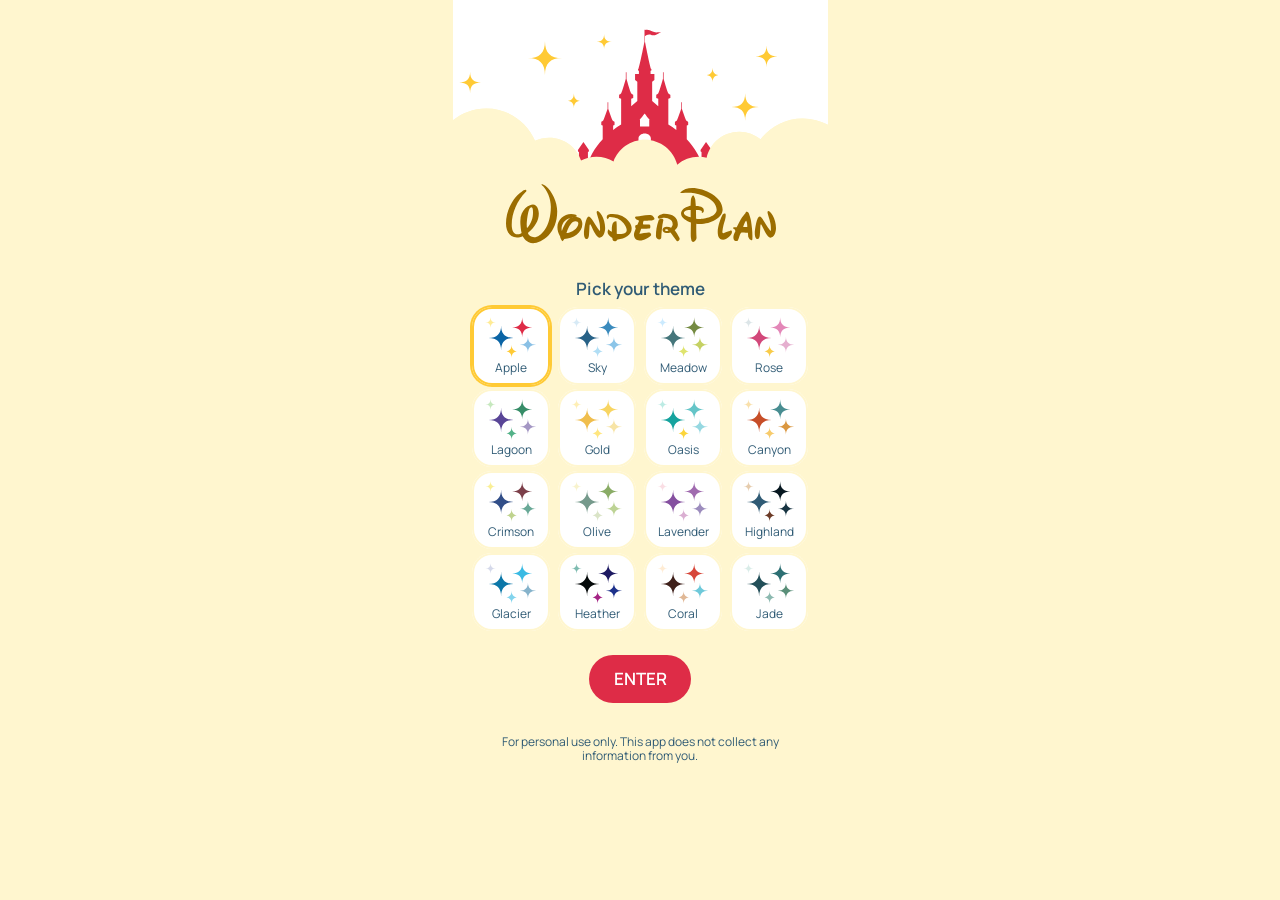
==== commit ea3e8b7e: "Start screen, and the root moves to it The entry gate now shows on every app start, so it takes inde" ====
--- a/index.html
+++ b/index.html
@@ -1,82 +1,95 @@
 <!DOCTYPE html>
 <!--
-  Home — real screen. Visual truth: Figma Home section 6:387, read via
-  figwright 2026-07-26.
-
-  Frames (all four exist and are variable-bound — the "Home & Trips Figma
-  match-back" backlog item was stale for Home):
-    Home / Spec               58:6941
-    01. Zero                  61:2706   ← built
-    02. Active                61:2759   ← built
-    02a. Active-more trips    61:2811   ← built
-    03. Theme-update          83:3232   ← built (4x4 grid of 78px theme chips)
-
-  TRANSLATION NOTE — Home is a MIXED frame, unlike Spend / DVC / Insights.
-  Those frames are auto-layout all the way down, so the build reproduces
-  padding/gap/hug-fill. Home's top level is **absolutely positioned**: the
-  castle, the settings glyph, the wordmark, the card stack and the theme
-  `screen` carry literal x/y on the 375x812 page. Inside those boxes the
-  design IS auto-layout (Frame 29 stack, every `cards` instance, the theme
-  screen and its 4x4 grid), so the inside is built the usual flex way.
-  Every left/top below is the frame's own drawn coordinate.
-
-  Vectors are exact Figma SVG exports with their bound fills swapped for
-  tokens, kept once as <symbol> and referenced per state:
-    #castle-lg    61:2992 — 01/02/02a castle. figwright clips it to the page,
-                  so it exports 375x360 and sits at y=1. Verified identical to
-                  02's own copy (61:3046) — same art, float-rounding only.
-    #castle-sm    83:3234 — the 03 castle: the same art scaled to 78%, in a
-                  369x283 frame at x=3. Not a CSS scale of the large one; the
-                  clip window differs, so it is its own export.
-    #wordmark     80:3153 — "YOUR MAGICAL VACATION" as outlined type.
-    #glyph-settings 83:3225 (`icon-edit` / `setting-primary`) — a four-point
-                  sparkle over three rules, the same sparkle family as the DVC
-                  settings icon, never a gear.
-    #pencil       61:2434 / 61:2427 — the 24px card-header edit button. One
-                  symbol, two variants via --pen-bg / --pen-ink. Drawn with
-                  viewBox="3 2 24 24" so the export's shadow padding is
-                  cropped and the CSS drop-shadow carries the effect, the
-                  convention dvc.html already uses.
-    #palette      83:3334 — the five-sparkle theme swatch. One symbol, 16
-                  chips, colours per chip via --s1..--s5.
-
-  Text boxes use `text-box: trim-both cap alphabetic` so element heights equal
-  Figma's cap-height boxes, the translation law established by Spend/DVC.
-  Two boxes are pinned SHORTER than their natural cap box because the board
-  pins them: the 19px card titles (12, natural 14) and the 12px chip labels
-  (12, natural 9). Figma top-aligns a fixed text box, and so does trim, so the
-  cap top lands on the drawn y either way.
-
-  Frozen Home laws honoured: spending is NEVER shown (the board's own
-  "Forecast $5,120 / budget $5,500" line is drawn hidden in both trip-card
-  variants and stays unrendered), there is no FAB, and `--attention` is never
-  used on this screen.
-
-  DELIBERATE DEVIATIONS FROM THE BOARD — both reported, neither silent:
-  1. The theme chips paint LITERAL hexes, not tokens. Two chip swatches carry
-     stray bindings on the board (Apple's second sparkle -> color/primary,
-     Highland's first -> color/ink), harmless in Figma because the file has one
-     mode, but in the app they would repaint another theme's chip whenever the
-     active theme changed. A picker must show each theme's own palette.
-  2. The next-trip card title uses --header-ink; the board binds color/surface.
-     Identical (#FFFFFF) in all 16 themes, so zero pixel difference — but the
-     band is color/header-bg, and header-ink is the token that is contracted
-     to stay legible on it.
+  Start — the entry gate. Visual truth: Figma Start section 5:5480, read via
+  figwright 2026-08-02.
+
+  Frames:
+    Start / Spec              58:6946
+    01. Zero                  5:2       ← built (nothing chosen yet)
+    02. User Selects Theme    92:3751   ← built (a chip carries the ring)
+
+  WHY THIS FILE IS index.html
+  The design director, 2026-08-02: "it must show on every app start", not only the
+  first. That is an ENTRY-POINT rule, not a screen rule, so Start took the
+  root and the old index.html (Home) moved to home.html. The three ways in
+  now all land here: the bare Pages URL, a shared link, and the installed
+  PWA's launch (`start_url: ./index.html`, unchanged — it resolves to this
+  file now). The five footers' Home tab points at home.html, so tapping Home
+  inside the app never re-opens the gate. That was the whole point of moving
+  the file rather than adding a redirect.
+
+  TRANSLATION NOTE — like Home, this frame carries no auto-layout at the top
+  level: brand-svg, screen, cta and finehint sit at literal 375x812 page
+  coordinates. Inside `screen` the design IS auto-layout (Section 232:6216
+  and its 4x4 grid), so the inside is built the usual flex way.
+
+  THE BRAND BAND IS 375 WIDE, AND THE 611 IS THE ARTBOARD
+  Worth being exact, because the two numbers invite the wrong build. The
+  `brand-svg` FRAME is 611x248 sitting at x=-118 on a 375 page, so the art
+  bleeds 118px past each edge — but the page clips it, and what is DRAWN is
+  375 wide. The design director's export says so directly: it is a 375x248
+  canvas whose paths run -120.9 to 483.9, with the frame's own clip preserved
+  as `#clip-brand` (a 611 rect translated -118). So the band is an ordinary
+  child of `main`, at 0,0, and the <svg> viewBox does the cropping the page
+  does in Figma. Nothing needs to escape the column.
+
+  SHARED WITH HOME, NOT RE-DERIVED
+  This screen is the OTHER writer of the `dt-theme` key, so it goes through
+  js/theme.js exactly as Home's Settings state does — same key, same 16 ids,
+  same validation. The chip component is the same main component as Home's
+  (226:4482), so .pchip / .grid / .sub-title / .cta are Home's rules verbatim
+  and the 16 swatch palettes are the same literal hexes, for the same reason
+  Home records: a picker must show each theme's own colours, so the chips
+  cannot be painted in tokens.
+
+  ONE BOARD DIFFERENCE FROM HOME, REPORTED NOT SILENT
+  Home's `.sub-title` renders `--primary-text` (the 2026-07-28 AA option-A
+  token). The Start board binds its sub-title to the SAME variable as the
+  fine print, which resolves to ink, so "Pick your theme" is `--ink` here.
+  Both clear AA on `--bg`; the two boards simply differ. Flagged in TODO.
+
+  THE BANNER ART — the design director's export, recoloured, nothing redrawn
+  `#brand-castle` is her SVG export of the brand-svg frame (asset/exports/
+  brand-svg.svg), spliced in with each layer's literal fill swapped for the
+  token it is bound to on the board:
+    sky      white    -> --surface
+    twinkles #FFCA35  -> --deco      (also class="twinkles" — the fade)
+    castle   #DE2C47  -> --primary
+    clouds   #FFF6CF  -> --bg
+    wordmark #B48500  -> --accent    (10 letterform paths, grouped)
+  Every layer's width matches the frame read exactly — 604.8 / 388.2 / 133.8
+  / 270.0 — so the art is the uncropped original and no geometry was touched.
+  Only the clipPath id was renamed (clip0_232_6202 -> clip-brand) so it cannot
+  collide inside a shared document.
+
+  THE WORDMARK'S COLOUR IS THE SEMANTIC ACCENT (the design director, 2026-08-02)
+  Confirmed, not inferred: the wordmark rides `--accent`. START-SPEC v2's "JS
+  --brand-dark (>=3:1 guard)" is superseded — there is no `--brand-dark` token
+  and no runtime guard to write, because `--accent` is already the token the
+  2026-07-28 AA sweep retoned in all 16 themes to stay legible on the theme's
+  own light grounds. The guard is a token contract, not maths at load time.
+
+  MEASURED, and the ground is not the one the layer order suggests: the
+  wordmark sits at y 184..243 and the CLOUDS layer starts at y 108.5, so it
+  paints on `--bg`, not on the white sky. Against --bg the worst of the 16 is
+  **highland at 3.79:1**, and none falls below 3:1. That is the correct bar
+  here — 59px display letterforms are large text, and the art is aria-hidden
+  behind a real <h1>, so it is not carrying the name for a screen reader.
+  Apple's wordmark goes #B48500 -> #9B6D00, slightly darker.
 -->
 <html lang="en">
 <head>
 <meta charset="UTF-8" />
 <meta name="viewport" content="width=device-width, initial-scale=1.0, viewport-fit=cover" />
-<title>WonderPlan — Home</title>
+<title>WonderPlan — Start</title>
 <link rel="apple-touch-icon" href="./icons/apple-touch-icon.png" />
 <link rel="icon" type="image/png" sizes="32x32" href="./icons/icon-32.png" />
 <link rel="icon" type="image/png" sizes="16x16" href="./icons/icon-16.png" />
 <link rel="manifest" href="./manifest.webmanifest" />
-<!-- iOS is the platform this matters on. Safari evicts IndexedDB after 7 days
-     without a visit, and a Home Screen app is exempt — so these tags are not
-     polish, they are what stops a tester losing their ledger by not opening
-     the app for a week. `apple-mobile-web-app-capable` is still required:
-     iOS only began honouring the manifest's display mode in 16.4. -->
+<!-- Same iOS block as the other five screens. This is now the document the
+     manifest's start_url resolves to, so the Home Screen install — the only
+     thing standing between a tester and Safari's 7-day IndexedDB eviction —
+     is added FROM here. -->
 <meta name="apple-mobile-web-app-capable" content="yes" />
 <meta name="mobile-web-app-capable" content="yes" />
 <meta name="apple-mobile-web-app-status-bar-style" content="default" />
@@ -84,282 +97,74 @@
 <meta name="theme-color" content="#DE2C47" />
 <link rel="preconnect" href="https://fonts.googleapis.com">
 <link rel="preconnect" href="https://fonts.gstatic.com" crossorigin>
-<link href="https://fonts.googleapis.com/css2?family=42dot+Sans:wght@800&family=Manrope:wght@400;600;700&display=swap" rel="stylesheet">
+<link href="https://fonts.googleapis.com/css2?family=Manrope:wght@400;600;700&display=swap" rel="stylesheet">
 <link rel="stylesheet" href="css/theme.css">
 <!-- classic + blocking on purpose: sets <html data-theme> before first paint -->
 <script src="js/theme.js"></script>
 <style>
-/* ══ Theme tokens live in css/theme.css — ONE copy for all five screens ══ */
-
-/* ══ Structural tokens — Figma variables, values verified in the frame reads ══ */
+/* ══ Theme tokens live in css/theme.css — ONE copy for all six screens ══ */
+
 :root {
   --font: "Manrope", -apple-system, BlinkMacSystemFont, "Segoe UI", Roboto, sans-serif;
-  --font-count: "42dot Sans", var(--font);   /* next-trip countdown only */
-  --radius-card: 14px;                 /* radius/card */
-  --radius-compact-card: 12px;         /* radius/compact-card — days card */
   --radius-chip: 20px;                 /* pchip — unbound 20 on the board */
-  --space-2: 12px; --space-3: 16px; --space-page: 20px;
-  --footer-h: 85.802238px;
-  --shadow-card: 0 1px 3px rgba(30,30,30,0.10);
+  --brand-h: 248px;                    /* brand-svg 5:6, drawn height */
   --col: 335px;                        /* content column, 375 − 20 − 20 */
 }
 
-/* ══ Base ══ */
+/* ══ Base — identical to the other five screens ══ */
 * { margin: 0; padding: 0; box-sizing: border-box; }
 html, body { height: 100%; }
-/* ══ The app frame (the design director, 2026-07-27) ══════════════════════════════════
-   The five screens used to disagree above 375px: Home and Trips pinned their
-   content left (states positioned at literal board coordinates), while Spend,
-   DVC and Insights centred theirs. the design director chose centred for all.
-
-   The whole frame is capped and centred — content AND footer together — so a
-   wide window shows one phone-width column, not a narrow column sitting on a
-   full-width bar. html carries the page colour so the margins match.
-
-   At 375 and below this is completely inert, which is why it changes no
-   audited pixel: 375 is the drawn width and the QA viewport.
-
-   Home and Trips keep literal board coordinates INSIDE the frame — those are
-   the drawn Figma values, and re-expressing them as flex gaps would mean
-   inventing spacing nobody drew. Centring the frame achieves the chosen
-   behaviour without touching them. */
 html { background: var(--bg); }
 body { font-family: var(--font); background: var(--bg); color: var(--ink);
-  width: 100%;
-  display: flex; flex-direction: column; overflow: hidden; }
+  width: 100%; overflow-x: clip;
+  padding-top: env(safe-area-inset-top, 0px); }
 button { font: inherit; background: none; border: 0; cursor: pointer; color: inherit; display: block; }
-a { color: inherit; }
 :focus-visible { outline: 3px solid var(--primary); outline-offset: 2px; }
 .txt { text-box: trim-both cap alphabetic; }
 
-/* ══ Text styles — Figma text styles, verbatim (height = pinned cap box) ══ */
-.t-h1  { font-weight: 700; font-size: 23px; line-height: 145%; min-height: 17px; }
-.t-17b { font-weight: 600; font-size: 17px; line-height: 120%; min-height: 12px; }
-.t-17  { font-weight: 400; font-size: 17px; line-height: 120%; min-height: 12px; }
-.t-13  { font-weight: 600; font-size: 13px; line-height: 120%; }  /* footer */
-
-/* ══ Active Frame ══
-   01. Zero carries no auto-layout: children sit at literal page coordinates,
-   so the frame is a positioning context and every child is placed absolutely
-   at its drawn x/y. */
-/* The app column is 375 and the FOOTER BAND is not (the design director 2026-08-01,
-   option 1). The constraint used to sit on `body`, so the white band ended
-   with the app: at any window wider than 375 the column centred and theme
-   background showed on BOTH sides of the band, which read as the footer
-   stopping short. The column now lives on `main`, and `body` is free to be as
-   wide as the window — so the band spans it while the five 75px tabs stay
-   centred on 375 by the footer's own `justify-content: center`.
-   Nothing drawn moves: `main` is the positioned ancestor on Home and Trips,
-   so every absolute coordinate inside it is unchanged. */
-/* SCROLLS when the board does not fit (the design director, 2026-08-02). The boards are drawn
-   726 tall; on an installed iPhone the screen gives `main` 673 — 852 less the
-   59pt status bar and a 120 footer (86 plus the 34pt home-indicator band). The
-   zero state's card runs 611–708, so 35px of it was cut with no way to reach
-   it. It used to fit only because Safari kept the layout OUT of the safe areas,
-   which left `main` about 708 — luck, not design, and `viewport-fit=cover`
-   spent it. Chosen over re-anchoring the card to the bottom, which squeezes its
-   gap to the link from 64px to 11px, and over redrawing the board. Nothing
-   drawn moves; a short screen simply scrolls. `overflow-x` stays hidden, so
-   only the vertical axis opens. */
-main { flex: 1; min-height: 0; position: relative;
-  overflow-y: auto; overflow-x: hidden; -webkit-overflow-scrolling: touch;
-  width: 100%; max-width: 375px; margin-inline: auto; }
-.state { display: none; position: absolute; inset: 0; }
-.state.on { display: block; }
-.state > * { position: absolute; }
-
-/* ══ brand-svg — the castle (61:2992) ══
-   The node is 454x360 at x=−46 and clips; figwright's export is already
-   clipped to the 375 page, so it lands at x=0. */
-.castle { left: 0; top: 1px; width: 375px; height: 360px; overflow: hidden; }
-
-/* ══ icon-edit · setting-primary (83:3225) ══
-   Instance box 55x55.84 at (320,0) with 20px top/right padding, so the glyph
-   itself occupies (320,20)–(355,55.84). The export carries ~1px of stroke
-   bleed on each side, hence the −1 / −0.58 origin nudge. */
-/* The export's path coords already carry the glyph's position inside the
-   instance — rules run x 1.5→34.5 at y 20 / 32 / 44 — so the origin is the
-   instance box shifted left by the 1.5 stroke half-width, and NOT nudged
-   vertically at all. Measured: rules land at exactly x 320..353 / 320..331,
-   y 20 / 32 / 44, matching the board to 0.00px. */
-.settings { left: 318.5px; top: 0; width: 57px; height: 57px; padding: 0; }
-.settings svg { display: block; }
-
-/* ══ "YOUR MAGICAL VACATION" wordmark (80:3153), outlined type ══ */
-.wordmark { left: 28.307617px; top: 390.394531px; width: 320px; height: 85px; }
-
-/* ══ start-planning link (61:3065) ══ */
-/* --primary-text, not --primary: 17px on --bg fails AA in 11 of 16 themes,
-   and option A keeps --primary at its drawn value wherever it is a FILL
-   (the design director, 2026-07-28). In the 5 passing themes the token aliases --primary,
-   so nothing moves there. */
-/* 244x12 with 190px clear below — 44 tall, drawn text unmoved (2026-08-01). */
-.start-link { position: relative; }
-.start-link::after { content: ''; position: absolute; left: 50%; top: 50%;
-  transform: translate(-50%, -50%); width: 100%; height: 44px; }
-.start-link { left: 70px; top: 525px; width: 244px; text-align: center;
-  color: var(--primary-text); text-decoration: underline; }
-
-/* ══ cards · category=insights · type=days-with-disney (61:3071 / 61:3030) ══
-   Outer box is placed in 01 and a stack item in 02/02a; the inside is genuine
-   auto-layout (VERTICAL, padding 16/20, gap 12, primary MAX). */
-.days-card { width: 335px; height: 97px;
-  border-radius: var(--radius-compact-card); background: var(--surface);
-  box-shadow: var(--shadow-card); overflow: hidden;
-  padding: 16px 20px; display: flex; flex-direction: column;
-  justify-content: flex-end; align-items: flex-start; gap: 12px; }
-[data-state="zero"] .days-card { left: 20px; top: 611px; }
-.days-card .title { color: var(--ink); }
-.days-card .line  { color: var(--ink); }
-
-/* ══════ 02. Active (61:2759) · 02a. Active-more trips (61:2811) ══════
-   Frame 29 is one bottom-anchored auto-layout column (VERTICAL, padding
-   32/0/20/0, gap 16, primary MAX, counter CENTER). Both states end it at
-   y=730; only its height and card count differ, which is why 02 starts at
-   321 and 02a at −5. */
-.stack { width: 335px; display: flex; flex-direction: column;
-  align-items: center; padding: 32px 0 20px; gap: 16px; }
-/* Bottom-anchoring is an auto margin, not `justify-content: flex-end`: the
-   two are identical while the cards fit, but a flex-end column that overflows
-   pushes its FIRST card above the scroll origin, where nothing can reach it.
-   The auto margin collapses to 0 the moment the content stops fitting. */
-.stack > :first-child { margin-top: auto; }
-/* And the cards must NOT shrink to fit: a flex item defaults to shrinking, so
-   a third card silently squeezed all three instead of overflowing — every
-   card clipped its own header (they carry `overflow: hidden`) and nothing
-   scrolled, because there was nothing to scroll. */
-.stack > * { flex: none; }
-[data-state="02"]  .stack { left: 20px; top: 321px; height: 409px; }
-/* Three or more upcoming trips is the case the board does not draw — `02a`
-   draws exactly two cards and fills the page. The list SCROLLS (the design director,
-   2026-07-28): a plain scroll, no card limit, and deliberately no "+2 more"
-   affordance, because no such control is drawn anywhere. */
-[data-state="02a"] .stack { left: 20px; top: -5px;  height: 735px;
-  overflow-y: auto; overscroll-behavior: contain;
-  /* A classic scrollbar would eat 15px of a 335px column that is drawn 335
-     wide: the cards then centre-overflow their own container and the header's
-     nowrap trip type runs under the edit pencil. The phone this ships to has
-     overlay scrollbars and the board draws no scrollbar at all, so the gutter
-     is removed rather than designed around. Keyboard access is unaffected —
-     every card carries a focusable edit button, so tabbing scrolls the
-     region. The cue that more exists is the cut-off card at the fold. */
-  scrollbar-width: none; }
-[data-state="02a"] .stack::-webkit-scrollbar { width: 0; height: 0; }
-/* Cards MAY flow over the settings glyph — that is the drawn look and the design director
-   keeps it — provided the user can PULL THEM LOWER to reach the control
-   (the design director, 2026-07-28). The room is made inside the drawn box: 32 drawn gap +
-   30 of pull, and the list opens scrolled PAST the pull (see markScrollable),
-   so at rest card one sits at its drawn y=27 and the castle is covered exactly
-   as the board covers it. Pulling down exposes the glyph; letting go leaves it
-   exposed until the user scrolls back.
-   THE 30 IS MEASURED, NOT CHOSEN. Three fixed edges decide it: card one is
-   drawn at y=27, the settings glyph's box ends at y=57 (its ink at 55.84),
-   and the castle's topmost ink — the flag tip — starts at y=57.93. Pulled
-   fully down, card one lands at 57: the glyph is completely clear and the
-   flag is still completely covered, with 0.9px to spare. A bigger pull
-   exposes a SLICE of flag cut off by the card edge, which is exactly what a
-   cropped castle looks like; a smaller one leaves the glyph part-hidden.
-   Two earlier passes are recorded because both LOOKED reasonable and both cut
-   the castle: moving the box to top:57 clipped the cards at that line and left
-   the spire half-covered, and resting the stack 62px low put the card's top
-   edge straight through the spire. A card edge anywhere inside the castle's
-   tip reads as damage; only y=27 (drawn) or a full cover avoids it. */
-[data-state="02a"] .stack.scrolls { padding-top: 62px; }
-/* Revealing the glyph is not the same as being able to press it: the stack's
-   own box spans the whole frame whatever the scroll position, so a tap on the
-   exposed glyph was landing on transparent nothing. The box stops being a
-   target; the cards inside it stay targets and still drive the scroll. Paint
-   order is untouched — a card that is physically over the glyph still covers
-   it, which is the behaviour the design director kept.
-   Not scoped to `.scrolls`: this box swallowed the settings glyph in the
-   DRAWN two-card state too (only its rightmost ~20px answered a tap), which
-   is the defect logged from chunk 8's sweep. Nothing moves on screen — an
-   empty transparent box simply stops intercepting. */
-[data-state="02a"] .stack { pointer-events: none; }
-[data-state="02a"] .stack > * { pointer-events: auto; }
-
-/* cards · category=trips — booked-next-trip (61:2405) and
-   booked-coming-up (61:2507). Home presents confirmed upcoming trips only;
-   Planning remains a Trips-module concern. Both Home variants hide the
-   component's forecast/budget line: Home never shows money (frozen). */
-.card-trip { width: 335px; border-radius: var(--radius-card);
-  background: var(--surface); box-shadow: var(--shadow-card); overflow: hidden;
-  display: flex; flex-direction: column;
-  justify-content: flex-end; align-items: flex-start; padding-bottom: 16px; }
-.card-next     { gap: 12px; }
-.card-coming   { gap: 6px; }
-
-.trip-head { align-self: stretch; display: flex; align-items: center;
-  justify-content: space-between; padding: 12px 20px 6px; }
-.card-next .trip-head { background: var(--header-bg); }
-.trip-head .title { font-weight: 600; font-size: 19px; line-height: 135%;
-  height: 12px;                        /* board pins this box to 12, not 14 */
-  /* The label is derived copy, so it fills the remaining width without letting a
-     long trip type must not shove the edit button — and nowrap keeps the
-     header at its drawn 42. No `overflow: hidden` here: the box is pinned to
-     12 while the glyphs are a 14 cap box, so clipping would shave the type. */
-  flex: 1 1 auto; min-width: 0; white-space: nowrap; }
-.card-next     .trip-head .title { color: var(--header-ink); }
-.card-coming   .trip-head .title { color: var(--primary); }
-
-/* icon-edit 24px — primary-white on the next-trip band and edit-primary on
-   Coming Up. The board's drop shadow rides the CSS filter (dvc.html rule). */
-.edit-btn { width: 24px; height: 24px; flex: none; padding: 0; }
-/* 24x24 with 316px of clear space around it — full 44 costs nothing and
-   moves nothing (the design director 2026-08-01). */
-.edit-btn { position: relative; }
-.edit-btn::after { content: ''; position: absolute; left: 50%; top: 50%;
-  transform: translate(-50%, -50%); width: 44px; height: 44px; }
-.mini-edit { width: 24px; height: 24px; flex: none; display: block;
-  filter: drop-shadow(0 1px 1.5px rgba(30,30,30,0.10)); }
-.card-next     .mini-edit { --pen-bg: var(--surface); --pen-ink: var(--primary); }
-.card-coming   .mini-edit { --pen-bg: var(--primary); --pen-ink: var(--on-primary); }
-
-.trip-body { align-self: stretch; display: flex; flex-direction: column;
-  align-items: flex-start; gap: 16px; padding-left: 20px; }
-.count-row { display: flex; align-items: flex-end; }   /* counter MAX */
-.count, .count-unit, .trip-name { color: var(--primary); }
-.card-next     .count { font-family: var(--font-count); font-weight: 800;
-  font-size: 104.75px; line-height: 199.56883px; height: 74px; }
-.card-coming   .count { font-weight: 700; font-size: 80px; line-height: 120%;
-  height: 58px; }
-.count-unit { font-weight: 600; font-size: 19px; line-height: 135%; height: 14px; }
-.trip-name, .trip-dates { width: 308.380920px; }       /* board's fixed box */
-.trip-dates { color: var(--ink); }
-
-/* ══════ 03. Theme-update (83:3232) ══════
-   `screen` is a transparent bottom-anchored column — radius 14 is authored on
-   it but it carries no fill, so it reads as pure layout. Section is 336 wide
-   inside a 319 content box, i.e. it overhangs 0.5px each side exactly as
-   drawn; flex centring reproduces that without a magic number. */
-/* 03. Settings (83:3232) / 03a. settings-synched (226:4262), read 2026-08-01.
-   The screen moved up (256 -> 144.14) and grew (472 -> 550) to carry the new
-   data-synch block; the synched state is 582, the extra 32 being Frame 55's
-   20px plus one 12px gap. */
-.screen { left: 20px; top: 144.1376953125px; width: 335px; height: 550px;
-  border-radius: var(--radius-card);
-  display: flex; flex-direction: column;
-  /* TOP-anchored with a 12px rhythm, both read off the revised board: Section
-     sits at screen-relative y=16, Frame 31 at 372 (Section ends 360, +12) and
-     data-synch at 432 (Frame 31 ends 420, +12). The previous build was
-     bottom-anchored with 36 of bottom padding and a 16 gap, which put the
-     whole stack ~60px high once the sync block was added. */
-  align-items: center; justify-content: flex-start;
-  padding: 16px 8px; gap: 12px; }
-/* connected: 550 -> 582, the extra 32 being Frame 55's 20 plus one 12 gap */
-.screen.is-synced { height: 582px; }
-.section { width: 336px; display: flex; flex-direction: column;
-  align-items: flex-start; gap: 8px; }
+/* ══ brand-svg 5:6 — 375x248 at 0,0 ══
+   The 611 artboard bleeds 118px past each page edge and the page clips it;
+   the export carries that clip as #clip-brand, so the drawn band is simply
+   375 wide and needs no full-bleed trick. */
+.brand { position: absolute; left: 0; top: 0;
+  width: 375px; height: var(--brand-h); pointer-events: none; }
+.brand-art { display: block; width: 100%; height: 100%; }
+
+/* The reveal (the design director, 2026-08-02): a RESTRAINED TWINKLE FADE-IN, per
+   START-SPEC v2. The 2026-08-02 board's "pixie-dust reveal" wording was not
+   taken — pixie dust is frozen as Spend's save-success moment, the app's one
+   magical moment, and operating rule 6 keeps a still-valid freeze ahead of a
+   board that drifted from it. Only the twinkle layer animates; the castle,
+   clouds and wordmark are simply there.
+   No [data-motion-safe] opt-out: theme.css's blanket rule collapses this to
+   .01ms under prefers-reduced-motion, which for a fade means the twinkles are
+   just present — the correct degradation, not a missing alternative. */
+.brand-art .twinkles { animation: twinkle-in 900ms ease-out both; }
+@keyframes twinkle-in { from { opacity: 0 } to { opacity: 1 } }
+
+/* ══ The app column ══
+   375 and centred, matching the five screens. Children sit at their drawn
+   page coordinates, so the column is the positioning context. */
+main { position: relative; width: 100%; max-width: 375px; margin-inline: auto;
+  height: 812px; overflow-x: clip; }
+
+/* ══ screen 5:5 — 375x493 at y=279 ══ */
+.screen { position: absolute; left: 0; top: 279px; width: 375px; height: 493px; }
+
+/* Section 232:6216 — 336x344 at x=19.5, auto-layout, 8px gap.
+   sub-title (12) + gap (8) = the grid's drawn y=20. */
+.section { position: absolute; left: 19.5px; top: 0; width: 336px;
+  display: flex; flex-direction: column; align-items: flex-start; gap: 8px; }
 .sub-title { width: 336px; min-height: 12px; text-align: center;
-  color: var(--primary-text); font-weight: 600; font-size: 17px; line-height: 120%; }
+  color: var(--ink); font-weight: 600; font-size: 17px; line-height: 120%; }
+/* 4 down, 8 across — gridRowGap 4 / gridColumnGap 8, the same values Home's
+   grid was corrected to on 2026-08-01. 4*78 + 3*8 = 336, 4*78 + 3*4 = 324. */
 .grid { width: 336px; display: grid; grid-template-columns: repeat(4, 78px);
-  /* 4 down, 8 across — the board's grid carries gridRowGap 4 / gridColumnGap 8,
-     and the build had 8 both ways, which made the block 12px taller than
-     drawn (three row gaps). */
   row-gap: 4px; column-gap: 8px; }
 
 /* pchip (83:3481) — 2px color/bg INSIDE stroke; the chosen variant swaps it
-   for a 4px color/deco CENTRE stroke, which is 2px in + 2px out. */
+   for a 4px color/deco CENTRE stroke, which is 2px in + 2px out.
+   Verbatim from Home: the same main component, so the same rule. */
 .pchip { width: 78px; height: 78px; border-radius: var(--radius-chip);
   background: var(--surface); display: flex; flex-direction: column;
   align-items: center; justify-content: center; gap: 2px; padding: 0 0 7px;
@@ -369,393 +174,123 @@
 .cname { width: 78px; height: 12px; text-align: center; color: var(--ink);
   font-weight: 400; font-size: 12px; line-height: 120%; }
 
-/* cta-buttons — CANCEL `primary-outline` (59:1630) + SAVE `primary-filled`
-   (51:358), both 115x48, 16px apart, the pair centred (Frame 31, 175:4527).
-   Radius = half height. The outline's 1.5px stroke is INSIDE, so it rides an
-   inset ring rather than a border (borders grow the box). */
-.cta-row { display: flex; gap: 16px; }
-
-/* ══ data-synch (226:4229 / 226:4231) ══════════════════════════════════════
-   Two variants: not connected (Connect Google Drive) and connected (Synch Now
-   + last-synced + Disconnect). Vertical, 16 above the rule, 12 between rows. */
-.data-synch { width: 335px; display: flex; flex-direction: column;
-  align-items: center; padding-top: 16px; gap: 12px; }
-.rule-primary { width: 335px; height: 0; border-top: 1.5px solid var(--primary); }
-.synch-title { width: 335px; text-align: center; color: var(--primary);
-  font-weight: 600; font-size: 19px; line-height: 135%; }
-/* This CTA HUGs its label — 138 for "Synch Now", 226 for "Connect Google
-   Drive" — where the theme picker's pair are a fixed 115. */
-.data-synch .cta { width: auto; }
-.synch-meta { width: 335px; display: flex; flex-direction: column; gap: 8px; }
-/* a class rule outranks the bare [hidden] default, so say it explicitly */
-.synch-meta[hidden] { display: none; }
-/* Manrope Regular 9/120%, read off I226:4397;226:4238 rather than guessed
-   from the 6px instance height. */
-.synch-line { width: 335px; text-align: center; color: var(--primary);
-  font-weight: 400; font-size: 9px; line-height: 120%; }
-button.synch-line { display: block; }
-.cta { width: 115px; height: 48px; flex: none; border-radius: 24px;
+/* cta-buttons 61:3139 — primary-filled, 102x48 at x=136.5 y=376, centred.
+   102 = the 54px ENTER label + the bound 24px padding twice. Radius = half
+   height, as on every other CTA in the app. */
+.cta { position: absolute; left: 136.5px; top: 376px;
+  width: 102px; height: 48px; border-radius: 24px;
   background: var(--primary); color: var(--on-primary);
-  display: flex; align-items: center; justify-content: center; padding: 0 24px; }
-.cta--outline { background: var(--surface); color: var(--primary);
-  box-shadow: inset 0 0 0 1.5px var(--primary); }
-
-/* brand-svg 226:4473 — the SAME castle artwork, scaled: 207/369 = 0.561 and
-   159/283 = 0.562, so the revised board re-crops rather than redraws it. No
-   new asset is invented here. */
-.castle-sm { left: 84px; top: 1.1376953125px; width: 207px; height: 159px; }
+  display: flex; align-items: center; justify-content: center; padding: 0 24px;
+  font-weight: 600; font-size: 17px; line-height: 120%; white-space: nowrap; }
+
+/* finehint 5:163 — 335x37 at x=20 y=456, 12/400/120%, centred.
+   The board's third sentence ("Read [file name] for full privacy statement.")
+   is NOT rendered: [file name] is an unresolved placeholder and the public
+   repo carries no privacy document, so shipping it would be either a dead
+   link or an invented one. Ruled by the design director 2026-08-02 — restore the
+   sentence when the document exists. */
+.finehint { position: absolute; left: 20px; top: 456px; width: var(--col);
+  text-align: center; color: var(--ink);
+  font-weight: 400; font-size: 12px; line-height: 120%; }
 
 /* symbol library — never painted itself */
 .defs { position: absolute; width: 0; height: 0; overflow: hidden; }
 
-/* ══ Footer · variant home ══ */
-footer.footer { flex: none; height: var(--footer-h); background: var(--surface);
-  border-top: 1.900338px solid var(--deco); display: flex; justify-content: center; }
-.tab { position: relative; width: 75px; height: 83.901894px;
-  display: block; text-decoration: none; -webkit-tap-highlight-color: transparent; }
-.tab:focus-visible { outline: 2px solid var(--primary); outline-offset: -2px; border-radius: 8px; }
-.tab .label { position: absolute; top: 60px; left: 0; right: 0; text-align: center; color: var(--ink); }
-.tab.on .label { color: var(--primary); }
-.tab svg { position: absolute; }
-/* ══ iOS safe areas (the design director, 2026-08-02) ═══════════════════════════════════
-   Reported on the live beta: a yellow strip under the footer, on every
-   screen. Without `viewport-fit=cover` Safari keeps the layout OUT of the
-   safe areas and paints them with the html background — which is the theme
-   colour, so the home-indicator band read as the footer stopping short.
-   Cover hands the layout those bands; `padding-top` on body puts the
-   content back exactly where it sat before, and the footer's own white now
-   reaches the physical bottom edge. Nothing drawn moves — where there is no
-   inset (every desktop browser, and any phone without an indicator) both
-   values resolve to 0, so this is inert off iOS. */
-body { padding-top: env(safe-area-inset-top, 0px); }
-footer.footer {
-  height: calc(var(--footer-h) + env(safe-area-inset-bottom, 0px));
-  padding-bottom: env(safe-area-inset-bottom, 0px);
-}
+/* Screen-reader-only: the page needs a real <h1>, and the board draws the
+   app's name as artwork inside the banner rather than as text. */
+.sr-only { position: absolute; width: 1px; height: 1px; padding: 0; margin: -1px;
+  overflow: hidden; clip-path: inset(50%); white-space: nowrap; border: 0; }
 </style>
 </head>
 <body>
 
 <svg class="defs" aria-hidden="true">
-<symbol id="castle-lg" viewBox="0 0 375 360"><g clip-path="url(#clip0_61_2992)">
-<path d="M45.8938 118.738C27.7489 118.738 19.3556 127.107 19.3556 145.201C19.3556 127.107 10.9623 118.738 -7.18261 118.738C10.9623 118.738 19.3556 110.368 19.3556 92.2743C19.3556 110.368 27.7489 118.738 45.8938 118.738ZM351.787 194.935C337.038 194.935 330.246 201.708 330.246 216.464C330.246 201.756 323.454 194.935 308.705 194.935C323.454 194.935 330.246 188.162 330.246 173.406C330.197 188.162 337.038 194.935 351.787 194.935ZM380.605 116.077C368.864 116.077 363.479 121.447 363.479 133.155C363.479 121.495 358.094 116.077 346.353 116.077C358.094 116.077 363.479 110.707 363.479 98.999C363.479 110.658 368.913 116.077 380.605 116.077ZM489.281 191.79C479.723 191.79 475.308 196.193 475.308 205.724C475.308 196.193 470.894 191.79 461.336 191.79C470.894 191.79 475.308 187.388 475.308 177.857C475.357 187.388 479.772 191.79 489.281 191.79ZM-80.1506 156.715C-91.6004 156.715 -96.9371 161.989 -96.9371 173.455C-96.9371 162.037 -102.225 156.715 -113.724 156.715C-102.274 156.715 -96.9371 151.442 -96.9371 139.976C-96.8886 151.442 -91.6004 156.715 -80.1506 156.715ZM123.228 93.0484C114.981 93.0484 111.196 96.822 111.196 105.046C111.196 96.822 107.412 93.0484 99.1643 93.0484C107.412 93.0484 111.196 89.2748 111.196 81.0504C111.196 89.2264 114.981 93.0484 123.228 93.0484ZM76.3133 185.404C68.0656 185.404 64.2814 189.178 64.2814 197.402C64.2814 189.178 60.4971 185.404 52.2494 185.404C60.4971 185.404 64.2814 181.631 64.2814 173.406C64.2814 181.631 68.0656 185.404 76.3133 185.404ZM291.676 145.201C283.428 145.201 279.644 148.975 279.644 157.199C279.644 148.975 275.859 145.201 267.612 145.201C275.859 145.201 279.644 141.428 279.644 133.203C279.644 141.428 283.428 145.201 291.676 145.201Z" fill="var(--deco)"/>
-<path opacity="0.8" d="M302.058 272.809L291.563 288.173L291.741 290.913L293.471 291.865V314.138C291.98 309.255 290.131 304.55 287.925 299.905L285.063 294.307C279.696 284.6 272.898 275.608 265.265 267.509V241.187L267.948 239.995V234.219C267.948 234.219 267.113 233.743 264.251 231.658C261.508 226.12 255.962 208.79 255.962 208.79V196.403H254.65V208.79C254.65 208.79 249.104 226.12 246.361 231.658C243.499 233.683 242.664 234.219 242.664 234.219V239.995L245.348 241.187V249.524C240.339 245.653 235.151 242.139 230.082 239.043V189.733L233.958 188.185V182.408C233.958 182.408 233.123 181.932 230.261 179.848C227.518 174.309 221.137 151.144 221.137 151.144V138.757H219.825V151.144C219.825 151.144 213.385 174.309 210.701 179.848C207.839 181.873 207.004 182.408 207.004 182.408V188.185L210.88 189.733V204.026L199.192 193.902V156.98L203.486 153.526V142.211H196.151V136.017L197.761 135.362V132.682C197.761 132.682 197.761 132.682 196.926 132.206C195.018 128.395 185.477 80.1573 185.477 80.1573V69.3784C186.789 68.6042 190.605 66.4007 193.348 66.4007C196.688 66.4007 196.986 67.83 201.101 67.83C205.215 67.83 210.94 64.5546 212.252 63.6613C214.518 62.113 216.307 63.304 215.83 62.7681C214.518 61.2793 209.986 62.2916 207.183 62.2916C201.518 62.2916 196.569 56.9319 189.651 56.9319C187.445 56.9319 186.133 57.2297 185.477 57.4084V56.9319H184.583V80.1573C184.583 80.1573 175.042 128.395 173.133 132.206C172.298 132.682 172.298 132.682 172.298 132.682V135.362L173.908 136.017V142.211H166.574V153.526L170.867 156.98V193.902L159.179 204.026V189.733L163.055 188.185V182.408C163.055 182.408 162.221 181.932 159.358 179.848C156.615 174.309 150.235 151.144 150.235 151.144V138.757H148.923V151.144C148.923 151.144 142.482 174.309 139.799 179.848C136.937 181.873 136.102 182.408 136.102 182.408V188.185L139.978 189.733V239.043C134.849 242.139 129.721 245.653 124.712 249.524V241.187L127.395 239.995V234.219C127.395 234.219 126.561 233.743 123.698 231.658C120.955 226.12 115.409 208.79 115.409 208.79V196.403H114.098V208.79C114.098 208.79 108.552 226.12 105.809 231.658C102.946 233.683 102.111 234.219 102.111 234.219V239.995L104.795 241.187V267.568C97.162 275.727 90.364 284.719 84.9971 294.367L82.1347 299.965C79.9284 304.61 78.0201 309.314 76.589 314.198V291.985L78.3183 291.032L78.4972 288.292L68.0019 272.928L57.5067 288.233L57.6856 290.972L59.4149 291.925V338.376H72.9514H76.6486H293.769H297.466H311.003V291.925L312.732 290.972L312.911 288.233L302.058 272.809ZM184.344 218.676H185.417C185.417 218.676 188.757 224.333 194.303 229.812L193.647 230.586V243.211H175.996V230.586L175.34 229.812C181.064 224.393 184.344 218.676 184.344 218.676ZM196.688 278.049H173.133V266.198C173.133 260.779 178.381 256.372 184.94 256.372C191.5 256.372 196.748 260.72 196.748 266.198V278.049H196.688Z" fill="var(--primary)"/>
-<path d="M8.8927 392.9H477.926V364.145C477.926 347.198 464.192 333.451 447.26 333.451C447.26 319.147 435.657 307.534 421.365 307.534C417.344 307.534 413.517 308.455 410.126 310.104C403.295 297.036 389.633 288.09 373.864 288.09C360.517 288.09 348.647 294.49 341.186 304.406C336.705 300.648 330.916 298.394 324.618 298.394C312.216 298.394 301.848 307.122 299.329 318.783C297.391 318.323 295.405 318.08 293.321 318.08C286.927 318.08 281.065 320.408 276.559 324.238C273.701 313.037 263.551 304.721 251.464 304.721C240.297 304.721 230.801 311.777 227.144 321.693C223.268 319.39 218.738 318.056 213.918 318.056C209.606 318.056 205.537 319.123 201.952 320.99C198.56 310.613 188.823 303.097 177.292 303.097C173.344 303.097 169.614 303.97 166.271 305.546C160.118 290.732 145.536 280.331 128.507 280.331C110.461 280.331 95.1273 292.042 89.7255 308.31C86.1162 306.419 82.0225 305.328 77.6623 305.328C63.3707 305.328 51.7678 316.941 51.7678 331.245C51.7678 332.942 51.9373 334.591 52.2522 336.191C48.3765 334.421 44.089 333.451 39.5593 333.451C22.6272 333.451 8.8927 347.198 8.8927 364.145V392.9Z" fill="var(--bg)"/>
+<!-- #palette 83:3334 — the five-sparkle theme swatch. One symbol, 16 chips;
+     each chip passes its own palette in as --s1..--s5. Copied from Home so
+     the two pickers cannot drift apart. -->
+<symbol id="palette" viewBox="0 0 61.390625 46.0390625"><path d="M21.103 12.4689C21.103 20.7815 25.2597 24.9378 33.573 24.9378C25.2597 24.9378 21.103 29.0942 21.103 37.4068C21.103 29.0942 16.9464 24.9378 8.63306 24.9378C16.9464 24.9378 21.103 20.7815 21.103 12.4689Z" fill="var(--s1)"/><path d="M42.2061 4.31616C42.2061 11.0302 45.5634 14.3872 52.278 14.3872C45.5634 14.3872 42.2061 17.7442 42.2061 24.4583C42.2061 17.7442 38.8488 14.3872 32.1342 14.3872C38.8488 14.3872 42.2061 11.0302 42.2061 4.31616Z" fill="var(--s2)"/><path d="M47.9614 23.4991C47.9614 28.9343 50.6792 31.6518 56.1149 31.6518C50.6792 31.6518 47.9614 34.3694 47.9614 39.8046C47.9614 34.3694 45.2436 31.6518 39.808 31.6518C45.2436 31.6518 47.9614 28.9343 47.9614 23.4991Z" fill="var(--s3)"/><path d="M31.6545 31.6519C31.6545 36.1279 33.8927 38.3659 38.3691 38.3659C33.8927 38.3659 31.6545 40.6039 31.6545 45.0799C31.6545 40.6039 29.4163 38.3659 24.9399 38.3659C29.4163 38.3659 31.6545 36.1279 31.6545 31.6519Z" fill="var(--s4)"/><path d="M10.5515 4.31616C10.5515 7.83303 12.3101 9.59147 15.8273 9.59147C12.3101 9.59147 10.5515 11.3499 10.5515 14.8668C10.5515 11.3499 8.79293 9.59147 5.27576 9.59147C8.79293 9.59147 10.5515 7.83303 10.5515 4.31616Z" fill="var(--s5)"/></symbol>
+
+<!-- ⚠ EMPTY ON PURPOSE — brand-svg 5:6, awaiting the design director's export.
+     Drop the exported paths in here, swapping their bound fills for tokens
+     exactly as Home's #castle-lg does:
+       sky      (5:8,      color/surface)  -> fill="var(--surface)"
+       twinkles (5:9,      color/deco)     -> fill="var(--deco)"    class="twinkles"
+       castle   (5:10,     color/primary)  -> fill="var(--primary)"
+       clouds   (5:11,     color/bg)       -> fill="var(--bg)"
+       wordmark (232:6194, brand-dark)     -> see below
+     The wordmark's variable has no token in css/theme.css and START-SPEC v2
+     says it is computed in JS behind a >=3:1 guard — that guard does not
+     exist yet either, so it needs a decision, not a guess. Until then the
+     band paints --bg and nothing is invented. -->
+<symbol id="brand-castle" viewBox="0 0 375 248">
+<g clip-path="url(#clip-brand)">
+<path d="M-120.907 -54.25V259.439V215.698C-120.907 194.029 -103.196 176.452 -81.3612 176.452C-75.5198 176.452 -69.9908 177.692 -64.9929 179.955C-65.3989 177.909 -65.6176 175.801 -65.6176 173.631C-65.6176 155.341 -50.655 140.492 -32.225 140.492C-26.6023 140.492 -21.3232 141.887 -16.6689 144.305C-9.70297 123.504 10.0702 108.531 33.3419 108.531C55.3017 108.531 74.1065 121.83 82.0407 140.771C86.3515 138.756 91.162 137.64 96.2537 137.64C111.123 137.64 123.68 147.25 128.053 160.518C132.676 158.131 137.924 156.767 143.484 156.767C149.701 156.767 155.542 158.472 160.54 161.417C165.257 148.738 177.502 139.717 191.902 139.717C207.489 139.717 220.578 150.35 224.264 164.672C230.074 159.774 237.633 156.798 245.88 156.798C248.566 156.798 251.128 157.108 253.627 157.697C256.875 142.786 270.245 131.626 286.238 131.626C294.36 131.626 301.826 134.509 307.605 139.314C317.226 126.635 332.532 118.451 349.744 118.451C370.079 118.451 387.697 129.89 396.506 146.599C400.879 144.491 405.814 143.313 411 143.313C429.43 143.313 444.392 158.162 444.392 176.452C466.227 176.452 483.939 194.029 483.939 215.698V-54.25H-120.907Z" fill="var(--surface)"/>
+<path class="twinkles" d="M109.061 58.1248C97.3781 58.1248 91.9741 63.4878 91.9741 75.0818C91.9741 63.4878 86.5701 58.1248 74.8873 58.1248C86.5701 58.1248 91.9741 52.7618 91.9741 41.1678C91.9741 52.7618 97.3781 58.1248 109.061 58.1248ZM306.012 106.95C296.515 106.95 292.142 111.29 292.142 120.745C292.142 111.321 287.769 106.95 278.273 106.95C287.769 106.95 292.142 102.61 292.142 93.1548C292.111 102.61 296.515 106.95 306.012 106.95ZM324.566 56.4198C317.007 56.4198 313.54 59.8608 313.54 67.3628C313.54 59.8918 310.072 56.4198 302.513 56.4198C310.072 56.4198 313.54 52.9788 313.54 45.4768C313.54 52.9478 317.038 56.4198 324.566 56.4198ZM394.538 104.935C388.384 104.935 385.541 107.756 385.541 113.863C385.541 107.756 382.699 104.935 376.545 104.935C382.699 104.935 385.541 102.114 385.541 96.0068C385.573 102.114 388.415 104.935 394.538 104.935ZM27.9066 82.4598C20.5346 82.4598 17.0985 85.8388 17.0985 93.1858C17.0985 85.8698 13.6936 82.4598 6.29041 82.4598C13.6624 82.4598 17.0985 79.0808 17.0985 71.7338C17.1297 79.0808 20.5346 82.4598 27.9066 82.4598ZM158.853 41.6638C153.543 41.6638 151.106 44.0818 151.106 49.3518C151.106 44.0818 148.67 41.6638 143.359 41.6638C148.67 41.6638 151.106 39.2458 151.106 33.9758C151.106 39.2148 153.543 41.6638 158.853 41.6638ZM128.647 100.843C123.336 100.843 120.9 103.261 120.9 108.531C120.9 103.261 118.463 100.843 113.153 100.843C118.463 100.843 120.9 98.4248 120.9 93.1548C120.9 98.4248 123.336 100.843 128.647 100.843ZM267.309 75.0818C261.998 75.0818 259.562 77.4998 259.562 82.7698C259.562 77.4998 257.125 75.0818 251.815 75.0818C257.125 75.0818 259.562 72.6638 259.562 67.3938C259.562 72.6638 261.998 75.0818 267.309 75.0818Z" fill="var(--deco)"/>
+<path d="M253.033 142.011L247.536 150.009L247.629 151.435L248.535 151.931V163.525C247.754 160.983 246.786 158.534 245.63 156.116L244.131 153.202C241.319 148.149 237.758 143.468 233.76 139.252V125.55L235.166 124.93V121.923C235.166 121.923 234.728 121.675 233.229 120.59C231.792 117.707 228.887 108.686 228.887 108.686V102.238H228.2V108.686C228.2 108.686 225.295 117.707 223.858 120.59C222.358 121.644 221.921 121.923 221.921 121.923V124.93L223.327 125.55V129.89C220.703 127.875 217.985 126.046 215.33 124.434V98.7657L217.36 97.9597V94.9527C217.36 94.9527 216.923 94.7047 215.424 93.6197C213.987 90.7367 210.644 78.6777 210.644 78.6777V72.2297H209.957V78.6777C209.957 78.6777 206.584 90.7367 205.178 93.6197C203.678 94.6737 203.241 94.9527 203.241 94.9527V97.9597L205.272 98.7657V106.206L199.149 100.936V81.7157L201.398 79.9177V74.0277H197.556V70.8037L198.399 70.4627V69.0677C198.399 69.0677 198.399 69.0677 197.962 68.8197C196.962 66.8357 191.964 41.7257 191.964 41.7257V36.1147C192.652 35.7117 194.651 34.5647 196.088 34.5647C197.837 34.5647 197.993 35.3087 200.149 35.3087C202.304 35.3087 205.303 33.6037 205.99 33.1387C207.177 32.3327 208.114 32.9527 207.864 32.6737C207.177 31.8987 204.803 32.4257 203.335 32.4257C200.367 32.4257 197.775 29.6357 194.151 29.6357C192.995 29.6357 192.308 29.7907 191.964 29.8837V29.6357H191.496V41.7257C191.496 41.7257 186.498 66.8357 185.498 68.8197C185.061 69.0677 185.061 69.0677 185.061 69.0677V70.4627L185.904 70.8037V74.0277H182.062V79.9177L184.311 81.7157V100.936L178.189 106.206V98.7657L180.219 97.9597V94.9527C180.219 94.9527 179.782 94.7047 178.283 93.6197C176.846 90.7367 173.503 78.6777 173.503 78.6777V72.2297H172.816V78.6777C172.816 78.6777 169.442 90.7367 168.037 93.6197C166.537 94.6737 166.1 94.9527 166.1 94.9527V97.9597L168.13 98.7657V124.434C165.444 126.046 162.758 127.875 160.134 129.89V125.55L161.539 124.93V121.923C161.539 121.923 161.102 121.675 159.603 120.59C158.166 117.707 155.261 108.686 155.261 108.686V102.238H154.574V108.686C154.574 108.686 151.668 117.707 150.232 120.59C148.732 121.644 148.295 121.923 148.295 121.923V124.93L149.701 125.55V139.283C145.702 143.53 142.141 148.211 139.33 153.233L137.83 156.147C136.675 158.565 135.675 161.014 134.925 163.556V151.993L135.831 151.497L135.925 150.071L130.427 142.073L124.929 150.04L125.023 151.466L125.929 151.962V176.142H133.02H134.957H248.691H250.628H257.719V151.962L258.625 151.466L258.718 150.04L253.033 142.011ZM191.371 113.832H191.933C191.933 113.832 193.683 116.777 196.588 119.629L196.244 120.032V126.604H186.998V120.032L186.654 119.629C189.653 116.808 191.371 113.832 191.371 113.832ZM197.837 144.739H185.498V138.57C185.498 135.749 188.247 133.455 191.683 133.455C195.119 133.455 197.868 135.718 197.868 138.57V144.739H197.837Z" fill="var(--primary)"/>
+<path d="M-120.907 252.464H483.939V215.698C483.939 194.029 466.227 176.452 444.392 176.452C444.392 158.162 429.43 143.313 411 143.313C405.814 143.313 400.879 144.491 396.506 146.599C387.697 129.89 370.079 118.451 349.744 118.451C332.532 118.451 317.226 126.635 307.605 139.314C301.826 134.509 294.36 131.626 286.238 131.626C270.245 131.626 256.875 142.786 253.627 157.697C251.128 157.108 248.566 156.798 245.88 156.798C237.633 156.798 230.074 159.774 224.264 164.672C220.578 150.35 207.489 139.717 191.902 139.717C177.502 139.717 165.257 148.738 160.54 161.417C155.542 158.472 149.701 156.767 143.484 156.767C137.924 156.767 132.676 158.131 128.053 160.518C123.68 147.25 111.123 137.64 96.2537 137.64C91.162 137.64 86.3515 138.756 82.0407 140.771C74.1065 121.83 55.3017 108.531 33.3419 108.531C10.0702 108.531 -9.70297 123.504 -16.6689 144.305C-21.3232 141.887 -26.6023 140.492 -32.225 140.492C-50.655 140.492 -65.6176 155.341 -65.6176 173.631C-65.6176 175.801 -65.3989 177.909 -64.9929 179.955C-69.9908 177.692 -75.5198 176.452 -81.3612 176.452C-103.196 176.452 -120.907 194.029 -120.907 215.698V252.464Z" fill="var(--bg)"/>
+<g class="wordmark">
+<path d="M88.4616 184.638L88.6049 184.138C89.7511 184.138 91.3272 184.781 92.4018 185.638C99.3508 191.138 104.222 202.281 104.222 211.281C104.222 233.138 88.9631 243.138 80.0798 243.138C73.7755 243.138 70.1219 237.352 69.9069 236.138C68.1159 236.852 65.8235 237.423 63.9609 237.423C56.0089 237.423 53 230.352 53 223.566C53 211.281 59.0894 198.209 69.0473 191.423C70.0502 190.709 71.483 189.852 72.4143 189.852C73.0591 189.852 73.4173 190.066 73.4173 190.638C73.4173 191.352 72.7009 191.923 72.4143 192.209C64.2474 200.495 58.7312 212.852 58.7312 224.638C58.7312 228.923 59.949 234.352 64.7489 234.352C66.1817 234.352 67.7578 233.852 68.6174 232.923C67.3996 227.352 67.3279 221.995 67.3279 221.138C67.3279 209.138 76.3545 204.423 79.9365 204.423C84.3065 204.423 85.8109 210.138 85.8109 213.709C85.8109 220.209 82.014 226.995 74.8501 233.066C75.7814 235.781 77.9306 237.138 81.226 237.138C87.8168 237.138 97.8464 226.638 97.8464 206.638C97.8464 198.709 94.4793 189.781 88.4616 184.638ZM74.1337 227.995C78.5753 222.709 80.0081 217.852 80.0081 212.138C80.0081 210.138 79.8648 207.281 78.3604 207.281C74.9217 207.281 73.7755 221.781 73.7755 224.923C73.7755 225.995 73.7755 227.709 74.1337 227.995Z" fill="var(--accent)"/>
+<path d="M107.147 236.423C105.212 233.209 104.424 230.138 104.424 227.281C104.424 219.638 111.015 213.995 118.179 213.995C119.755 213.995 121.045 214.209 121.976 214.566C123.122 215.066 123.767 215.566 123.767 215.995C123.767 216.566 122.907 216.852 122.263 216.923H122.334C123.91 216.923 125.701 217.281 127.206 218.281C128.424 219.066 129.355 222.066 129.355 223.995C129.355 232.781 119.898 238.638 111.302 238.995C111.015 239.852 110.155 240.495 109.296 241.281C107.863 239.423 107.147 237.709 107.147 236.566V236.423ZM122.478 221.281C118.681 221.281 116.102 225.852 113.451 232.923H114.382C118.179 232.923 125.343 228.566 125.343 223.566C125.343 222.066 124.197 221.281 122.478 221.281ZM118.752 217.566C119.325 217.423 119.827 217.209 120.4 217.138C119.254 217.352 118.179 217.638 117.248 217.923C111.23 219.352 108.579 224.423 108.579 228.781C108.579 229.495 108.651 230.209 108.866 230.923C111.946 223.066 114.74 218.781 118.752 217.566Z" fill="var(--accent)"/>
+<path d="M143.703 212.852V212.566C143.703 211.995 143.775 211.066 144.419 211.066C146.425 211.066 152.156 218.138 152.156 228.066C152.156 232.423 150.151 237.638 146.64 237.638C142.485 237.638 138.115 224.352 137.112 224.352C136.969 224.352 136.754 224.566 136.611 225.138C136.396 225.995 136.252 233.495 135.894 235.709C135.679 236.709 135.321 239.066 133.745 239.066C131.453 239.066 130.951 235.138 130.951 233.423C130.951 229.709 132.814 216.566 135.894 216.566C138.043 216.566 142.342 225.495 146.139 230.209C146.425 230.495 146.569 230.781 146.64 230.781C147.07 230.781 147.07 230.138 147.07 228.923C147.07 222.352 145.709 220.423 143.918 213.709L143.703 212.852Z" fill="var(--accent)"/>
+<path d="M153.806 217.923C153.735 217.638 153.735 217.352 153.735 217.138C153.735 215.495 154.953 214.566 157.388 214.066C158.248 213.995 158.964 213.995 159.752 213.995C166.701 213.995 172.218 216.709 176.444 222.138C178.235 224.923 178.665 226.209 178.665 228.852C178.665 234.852 171.43 239.423 164.911 239.423H164.481C164.194 240.066 163.549 240.638 162.546 241.209H161.973C160.182 241.209 159.394 240.281 159.394 238.352V238.066C156.17 235.995 154.594 233.995 154.594 231.995C154.594 230.995 154.881 230.066 155.454 229.138C156.242 230.209 157.388 230.995 158.893 231.709C158.821 230.923 158.821 230.281 158.821 229.566C158.821 223.923 160.182 221.138 162.905 221.138H163.406C163.764 223.566 163.764 226.709 163.764 229.138V233.638C164.767 234.066 166.057 234.066 166.773 234.066C171.43 234.066 173.722 232.709 173.722 230.066C173.722 228.352 172.719 226.066 170.642 223.209C167.203 219.066 162.69 216.995 157.173 216.995H156.314L154.738 219.209L153.806 217.923Z" fill="var(--accent)"/>
+<path d="M198.156 234.638C198.156 235.066 198.085 235.495 197.726 235.709C195.792 237.209 191.422 240.566 186.694 240.566C182.754 240.566 180.963 237.638 180.963 234.566C180.963 232.923 181.966 230.709 182.754 228.495C182.539 227.781 182.181 227.352 182.181 226.638C182.181 226.066 182.396 225.781 182.539 225.209C183.112 224.995 183.757 224.709 184.402 224.638L186.121 220.709C184.473 219.923 182.037 218.995 182.037 217.495C182.037 216.709 182.682 216.495 183.9 216.423C186.909 216.281 190.419 214.995 196.294 214.995C196.938 214.995 197.726 215.066 199.231 215.495C199.876 216.281 201.523 217.781 201.523 218.995C201.523 219.709 199.016 220.495 197.655 220.566C194.574 220.781 193.858 220.709 191.924 220.781C191.565 220.781 191.207 220.781 190.849 220.852C190.563 221.138 189.989 222.066 189.989 223.852C189.989 224.138 190.133 224.566 190.634 224.566H195.935L196.938 224.709C197.297 225.209 197.368 226.138 197.368 226.781C197.368 227.352 197.225 228.423 196.58 228.495C195.291 228.566 192.067 228.709 188.485 228.709C188.342 228.709 188.198 228.709 188.055 228.995C187.697 230.495 187.052 232.209 186.336 233.781C186.694 233.781 189.416 233.066 194.001 232.638C194.718 232.566 195.649 232.495 196.365 232.495C197.225 232.495 198.156 233.709 198.156 234.638Z" fill="var(--accent)"/>
+<path d="M206.229 218.781C205.226 218.281 204.796 217.709 204.796 217.209C204.796 215.495 209.31 213.781 211.244 213.781C219.841 213.781 224.855 217.566 224.855 224.495C224.855 226.852 223.566 228.852 221.703 230.281C223.566 232.352 224.855 235.066 226.36 237.638C226.575 237.995 226.646 238.495 226.646 238.852C226.646 240.281 225.429 241.352 224.497 241.352C224.211 241.352 223.996 241.281 223.781 241.066C223.566 240.781 220.127 235.923 217.405 232.495C216.044 232.852 214.683 233.066 213.393 233.066C211.101 233.066 209.525 231.495 209.525 229.423C209.525 228.066 211.745 226.781 213.536 226.781C215.327 226.781 216.832 227.138 218.121 227.709C219.053 226.566 219.697 225.281 219.697 224.281C219.697 218.781 213.465 217.852 210.098 217.852C208.665 217.852 207.375 218.709 206.229 218.781ZM208.235 237.709C208.092 238.852 207.304 239.423 206.372 239.423C204.796 239.423 202.934 238.066 202.934 235.995C203.005 229.852 203.65 226.352 205.584 220.423C205.871 219.352 207.304 218.852 208.522 218.852C209.525 218.852 210.384 219.209 210.384 220.066C208.951 226.066 208.665 231.852 208.235 237.709ZM213.322 230.995C213.966 230.995 214.539 230.852 215.471 230.209C214.611 229.352 214.396 229.209 213.465 229.209C212.605 229.281 212.104 229.566 212.104 229.995C212.104 230.709 212.82 230.995 213.322 230.995Z" fill="var(--accent)"/>
+<path d="M227.42 192.209C230.214 189.423 234.512 187.923 239.312 187.923C251.491 187.923 269.616 196.852 269.616 209.423C269.616 217.638 258.082 223.923 246.834 223.923C246.046 223.923 245.401 223.923 243.324 223.638C243.252 224.781 243.252 226.209 243.252 227.852C243.252 230.495 243.324 233.781 243.539 237.923C243.467 239.709 241.82 241.423 240.1 241.923C239.24 241.923 239.169 241.566 238.452 240.495C238.238 239.495 238.023 238.566 237.879 237.495C237.808 236.638 237.736 235.352 237.736 233.781L237.879 224.066V222.495C234.082 221.352 228.065 217.709 228.065 213.709C228.065 210.566 230.429 207.781 235.229 206.423C235.587 206.352 237.235 205.852 237.593 205.852C237.664 203.923 237.664 202.138 237.808 200.709C237.951 198.923 238.238 197.209 240.1 195.352C241.175 196.066 242.249 198.852 242.321 199.995L242.822 205.923C249.198 205.923 250.846 208.209 250.846 210.423C250.846 211.852 250.201 212.781 248.697 212.923C248.84 212.566 248.912 212.209 248.912 211.923C248.912 210.423 247.479 209.923 242.966 209.923L243.109 218.709C244.327 218.923 245.258 218.995 246.548 218.995C251.562 218.995 263.67 216.566 263.67 209.781C263.67 197.495 243.252 192.638 236.661 192.638C233.939 192.638 230.429 192.781 227.563 192.995L227.42 192.209ZM237.664 209.923C236.733 209.923 235.085 209.995 234.297 210.138C232.506 210.495 230.859 211.281 230.859 212.781C230.859 215.352 235.229 216.638 237.664 217.281V209.923Z" fill="var(--accent)"/>
+<path d="M271.521 213.566C272.596 213.566 272.739 214.066 272.739 215.138C272.668 220.281 270.59 221.781 269.372 231.709V231.995C269.372 232.638 269.73 233.209 270.16 233.209C271.163 233.209 272.739 232.352 274.96 231.566C276.035 231.138 277.467 230.423 278.184 230.423C278.9 230.423 278.972 231.638 278.972 232.066C278.972 235.138 273.671 239.709 270.16 239.709C265.36 239.709 264.716 235.066 264.716 231.423C264.716 226.066 267.724 218.066 269.301 215.138C269.73 214.352 270.232 213.995 271.521 213.566Z" fill="var(--accent)"/>
+<path d="M292.769 212.209C292.984 211.852 293.198 211.852 293.557 211.852H293.987C294.918 211.852 295.921 213.066 296.064 214.066C296.422 215.281 297.712 218.781 297.998 220.709C298.858 226.923 299.431 230.423 299.431 235.923C299.431 238.423 299.431 239.066 299.216 239.923C299.001 240.066 298.715 240.138 298.428 240.138C297.067 240.138 295.992 238.638 295.204 236.781L294.918 232.638H292.625C290.118 232.638 289.258 232.566 288.685 232.566C288.47 232.566 288.327 232.566 288.255 232.638C287.181 232.995 286.679 235.781 285.676 238.423L284.888 240.495C284.53 240.852 283.885 241.066 283.169 241.066C282.739 241.066 282.309 240.923 281.736 240.852C280.733 239.781 280.375 238.852 280.375 237.352C280.375 235.638 281.091 233.495 282.381 231.209C282.381 230.066 281.736 228.852 280.232 228.638L280.375 227.281C280.662 227.352 281.02 227.352 281.378 227.352H283.742C284.888 224.923 287.396 219.852 289.115 217.281L292.554 213.066L292.769 212.209ZM290.19 226.995C290.834 227.066 291.551 227.066 292.196 227.066C292.84 227.066 293.628 227.066 294.273 226.995C294.273 225.638 294.201 222.495 293.27 220.852C292.267 221.138 290.691 225.281 290.19 226.995Z" fill="var(--accent)"/>
+<path d="M314.547 212.852V212.566C314.547 211.995 314.618 211.066 315.263 211.066C317.269 211.066 323 218.138 323 228.066C323 232.423 320.994 237.638 317.484 237.638C313.329 237.638 308.959 224.352 307.956 224.352C307.812 224.352 307.597 224.566 307.454 225.138C307.239 225.995 307.096 233.495 306.738 235.709C306.523 236.709 306.165 239.066 304.589 239.066C302.296 239.066 301.795 235.138 301.795 233.423C301.795 229.709 303.657 216.566 306.738 216.566C308.887 216.566 313.185 225.495 316.982 230.209C317.269 230.495 317.412 230.781 317.484 230.781C317.914 230.781 317.914 230.138 317.914 228.923C317.914 222.352 316.552 220.423 314.761 213.709L314.547 212.852Z" fill="var(--accent)"/>
 </g>
-<defs>
-<clipPath id="clip0_61_2992">
-<rect width="454" height="360" fill="white" transform="translate(-46)"/>
-</clipPath>
-</defs></symbol>
-<symbol id="castle-sm" viewBox="0 0 369 283">
-<g clip-path="url(#clip0_83_3234)">
-<path d="M78.5895 93.341C64.4316 93.341 57.8827 99.9205 57.8827 114.144C57.8827 99.9205 51.3337 93.341 37.1758 93.341C51.3337 93.341 57.8827 86.7616 57.8827 72.5378C57.8827 86.7616 64.4316 93.341 78.5895 93.341ZM317.267 153.241C305.759 153.241 300.459 158.565 300.459 170.165C300.459 158.603 295.159 153.241 283.651 153.241C295.159 153.241 300.459 147.916 300.459 136.317C300.421 147.916 305.759 153.241 317.267 153.241ZM339.753 91.2493C330.592 91.2493 326.39 95.4708 326.39 104.674C326.39 95.5088 322.188 91.2493 313.027 91.2493C322.188 91.2493 326.39 87.0278 326.39 77.8242C326.39 86.9898 330.63 91.2493 339.753 91.2493ZM424.549 150.768C417.091 150.768 413.646 154.229 413.646 161.722C413.646 154.229 410.202 150.768 402.744 150.768C410.202 150.768 413.646 147.308 413.646 139.815C413.684 147.308 417.129 150.768 424.549 150.768ZM-19.7585 123.196C-28.6923 123.196 -32.8564 127.341 -32.8564 136.355C-32.8564 127.379 -36.9826 123.196 -45.9543 123.196C-37.0205 123.196 -32.8564 119.05 -32.8564 110.037C-32.8185 119.05 -28.6923 123.196 -19.7585 123.196ZM138.931 73.1463C132.495 73.1463 129.543 76.1128 129.543 82.5781C129.543 76.1128 126.59 73.1463 120.155 73.1463C126.59 73.1463 129.543 70.1799 129.543 63.7145C129.543 70.1418 132.495 73.1463 138.931 73.1463ZM102.325 145.748C95.8893 145.748 92.9366 148.715 92.9366 155.18C92.9366 148.715 89.9839 145.748 83.5485 145.748C89.9839 145.748 92.9366 142.782 92.9366 136.317C92.9366 142.782 95.8893 145.748 102.325 145.748ZM270.364 114.144C263.929 114.144 260.976 117.111 260.976 123.576C260.976 117.111 258.023 114.144 251.588 114.144C258.023 114.144 260.976 111.178 260.976 104.712C260.976 111.178 263.929 114.144 270.364 114.144Z" fill="var(--deco)"/>
-<path opacity="0.8" d="M278.465 214.458L270.276 226.536L270.415 228.69L271.765 229.439V246.947C270.602 243.109 269.159 239.41 267.438 235.759L265.204 231.358C261.017 223.727 255.712 216.658 249.757 210.292V189.599L251.851 188.663V184.122C251.851 184.122 251.199 183.748 248.966 182.109C246.825 177.755 242.498 164.132 242.498 164.132V154.395H241.475V164.132C241.475 164.132 237.147 177.755 235.007 182.109C232.774 183.701 232.122 184.122 232.122 184.122V188.663L234.216 189.599V196.154C230.308 193.111 226.26 190.349 222.305 187.914V149.152L225.329 147.934V143.393C225.329 143.393 224.678 143.019 222.444 141.38C220.304 137.027 215.325 118.816 215.325 118.816V109.078H214.302V118.816C214.302 118.816 209.277 137.027 207.183 141.38C204.95 142.972 204.298 143.393 204.298 143.393V147.934L207.322 149.152V160.387L198.203 152.429V123.404L201.553 120.688V111.793H195.83V106.925L197.086 106.41V104.303C197.086 104.303 197.086 104.303 196.435 103.929C194.946 100.932 187.501 63.0126 187.501 63.0126V54.5391C188.525 53.9306 191.503 52.1984 193.643 52.1984C196.249 52.1984 196.481 53.322 199.692 53.322C202.902 53.322 207.369 50.7472 208.393 50.0449C210.161 48.8278 211.557 49.764 211.184 49.3427C210.161 48.1723 206.625 48.9682 204.438 48.9682C200.017 48.9682 196.156 44.7549 190.758 44.7549C189.037 44.7549 188.013 44.989 187.501 45.1294V44.7549H186.803V63.0126C186.803 63.0126 179.359 100.932 177.87 103.929C177.218 104.303 177.218 104.303 177.218 104.303V106.41L178.475 106.925V111.793H172.752V120.688L176.102 123.404V152.429L166.982 160.387V149.152L170.006 147.934V143.393C170.006 143.393 169.355 143.019 167.122 141.38C164.981 137.027 160.003 118.816 160.003 118.816V109.078H158.979V118.816C158.979 118.816 153.954 137.027 151.86 141.38C149.627 142.972 148.975 143.393 148.975 143.393V147.934L152 149.152V187.914C147.998 190.349 143.997 193.111 140.088 196.154V189.599L142.182 188.663V184.122C142.182 184.122 141.531 183.748 139.297 182.109C137.157 177.755 132.83 164.132 132.83 164.132V154.395H131.806V164.132C131.806 164.132 127.479 177.755 125.339 182.109C123.105 183.701 122.454 184.122 122.454 184.122V188.663L124.548 189.599V210.338C118.592 216.752 113.288 223.821 109.1 231.405L106.867 235.806C105.145 239.457 103.656 243.155 102.54 246.994V229.532L103.889 228.783L104.029 226.63L95.8395 214.552L87.6505 226.583L87.7901 228.737L89.1394 229.486V266.001H99.7014H102.586H271.997H274.882H285.444V229.486L286.794 228.737L286.933 226.583L278.465 214.458ZM186.617 171.904H187.455C187.455 171.904 190.06 176.351 194.387 180.658L193.876 181.266V191.191H180.103V181.266L179.591 180.658C184.058 176.398 186.617 171.904 186.617 171.904ZM196.249 218.578H177.87V209.262C177.87 205.001 181.964 201.537 187.082 201.537C192.201 201.537 196.295 204.955 196.295 209.262V218.578H196.249Z" fill="var(--primary)"/>
-<path d="M49.7189 308.863H415.689V286.259C415.689 272.936 404.973 262.13 391.761 262.13C391.761 250.885 382.708 241.756 371.557 241.756C368.419 241.756 365.433 242.48 362.787 243.776C357.457 233.503 346.797 226.47 334.493 226.47C324.078 226.47 314.817 231.502 308.996 239.297C305.499 236.343 300.982 234.571 296.068 234.571C286.391 234.571 278.301 241.432 276.336 250.599C274.824 250.237 273.274 250.046 271.648 250.046C266.659 250.046 262.085 251.876 258.569 254.887C256.339 246.082 248.42 239.545 238.988 239.545C230.275 239.545 222.866 245.091 220.012 252.886C216.988 251.076 213.454 250.027 209.693 250.027C206.328 250.027 203.153 250.866 200.356 252.334C197.71 244.176 190.112 238.268 181.115 238.268C178.034 238.268 175.124 238.954 172.515 240.193C167.715 228.548 156.337 220.372 143.05 220.372C128.969 220.372 117.005 229.577 112.79 242.366C109.974 240.879 106.779 240.021 103.377 240.021C92.2261 240.021 83.1728 249.151 83.1728 260.396C83.1728 261.73 83.3051 263.026 83.5508 264.284C80.5267 262.892 77.1813 262.13 73.6469 262.13C60.4355 262.13 49.7189 272.936 49.7189 286.259V308.863Z" fill="var(--bg)"/>
 </g>
-<defs>
-<clipPath id="clip0_83_3234">
-<rect width="369" height="283" fill="white"/>
-</clipPath>
-</defs>
+<defs><clipPath id="clip-brand"><rect width="611" height="248" fill="white" transform="translate(-118)"/></clipPath></defs>
 </symbol>
-<symbol id="wordmark" viewBox="0 0 320 85"><path d="M121.823 52C125.378 52 128.36 52.8816 130.768 54.6445C133.19 56.4075 134.896 58.7947 135.885 61.8047L129.993 63.4385C129.42 61.5609 128.452 60.1062 127.091 59.0742C125.729 58.0279 123.973 57.5049 121.823 57.5049C119.86 57.5049 118.218 57.9421 116.899 58.8164C115.595 59.6907 114.613 60.923 113.954 62.5137C113.295 64.1046 112.966 65.9752 112.966 68.125C112.966 70.275 113.295 72.1463 113.954 73.7373C114.613 75.328 115.595 76.5603 116.899 77.4346C118.218 78.3089 119.86 78.7461 121.823 78.7461C123.973 78.7461 125.729 78.2231 127.091 77.1768C128.452 76.1304 129.42 74.6758 129.993 72.8125L135.885 74.4463C134.896 77.4563 133.19 79.8434 130.768 81.6064C128.36 83.3694 125.378 84.25 121.823 84.25C118.727 84.25 116.054 83.5768 113.804 82.2295C111.568 80.8822 109.84 78.9975 108.622 76.5752C107.418 74.1529 106.816 71.3357 106.816 68.125C106.816 64.9145 107.418 62.098 108.622 59.6758C109.84 57.2535 111.568 55.3688 113.804 54.0215C116.054 52.6742 118.727 52 121.823 52Z" fill="var(--primary)"/>
-<path fill-rule="evenodd" clip-rule="evenodd" d="M218.825 52C221.921 52 224.587 52.6742 226.823 54.0215C229.074 55.3688 230.801 57.2535 232.005 59.6758C233.223 62.098 233.832 64.9145 233.832 68.125C233.832 71.3357 233.223 74.1529 232.005 76.5752C230.801 78.9975 229.074 80.8822 226.823 82.2295C224.587 83.5768 221.921 84.25 218.825 84.25C215.729 84.25 213.056 83.5768 210.806 82.2295C208.57 80.8822 206.842 78.9975 205.624 76.5752C204.42 74.1529 203.818 71.3357 203.818 68.125C203.818 64.9145 204.42 62.098 205.624 59.6758C206.842 57.2535 208.57 55.3688 210.806 54.0215C213.056 52.6742 215.729 52 218.825 52ZM218.825 57.5049C216.862 57.4762 215.227 57.8991 213.923 58.7734C212.619 59.6477 211.637 60.8871 210.978 62.4922C210.333 64.0974 210.011 65.9752 210.011 68.125C210.011 70.275 210.333 72.1392 210.978 73.7158C211.637 75.2922 212.619 76.5173 213.923 77.3916C215.227 78.2659 216.862 78.7174 218.825 78.7461C220.789 78.7748 222.423 78.3519 223.728 77.4775C225.032 76.6033 226.006 75.3639 226.651 73.7588C227.311 72.1535 227.641 70.275 227.641 68.125C227.641 65.9752 227.311 64.1117 226.651 62.5352C226.006 60.9587 225.032 59.7336 223.728 58.8594C222.423 57.985 220.789 57.5336 218.825 57.5049Z" fill="var(--primary)"/>
-<path d="M65.9189 78.1016L73.7881 52.6455H79.8086L70.3486 83.6055H61.6191L52.1592 52.6455H58.1797L65.9189 78.1016Z" fill="var(--primary)"/>
-<path fill-rule="evenodd" clip-rule="evenodd" d="M105.522 83.6055H99.5029L97.5117 77.1553H85.8535L83.8936 83.6055H77.874L87.334 52.6455H96.0625L105.522 83.6055ZM87.5137 71.6943H95.8262L91.6367 58.126L87.5137 71.6943Z" fill="var(--primary)"/>
-<path fill-rule="evenodd" clip-rule="evenodd" d="M165.277 83.6055H159.258L157.267 77.1553H145.608L143.648 83.6055H137.629L147.089 52.6455H155.817L165.277 83.6055ZM147.269 71.6943H155.581L151.392 58.126L147.269 71.6943Z" fill="var(--primary)"/>
-<path d="M189.359 58.1064H179.599V83.6055H173.751V58.1064H163.989V52.6455H189.359V58.1064Z" fill="var(--primary)"/>
-<path d="M199.093 83.6055H193.245V52.6455H199.093V83.6055Z" fill="var(--primary)"/>
-<path d="M257.518 73.2852V52.6455H263.451V83.6055H257.518L244.059 62.9658V83.6055H238.124V52.6455H244.059L257.518 73.2852Z" fill="var(--primary)"/>
-<path fill-rule="evenodd" clip-rule="evenodd" d="M41.6602 0C44.7561 0 47.4222 0.674171 49.6582 2.02148C51.9085 3.36879 53.6358 5.25351 54.8398 7.67578C56.0581 10.098 56.6669 12.9145 56.667 16.125C56.667 19.3357 56.0582 22.1529 54.8398 24.5752C53.6358 26.9975 51.9085 28.8822 49.6582 30.2295C47.4222 31.5768 44.7561 32.25 41.6602 32.25C38.5642 32.25 35.8909 31.5768 33.6406 30.2295C31.4047 28.8822 29.6773 26.9975 28.459 24.5752C27.255 22.1529 26.6533 19.3357 26.6533 16.125C26.6534 12.9145 27.255 10.098 28.459 7.67578C29.6773 5.25351 31.4047 3.36881 33.6406 2.02148C35.8909 0.67417 38.5642 1.8183e-05 41.6602 0ZM41.6602 5.50488C39.6965 5.47624 38.0621 5.89912 36.7578 6.77344C35.4538 7.64773 34.4717 8.88714 33.8125 10.4922C33.1675 12.0974 32.8457 13.9752 32.8457 16.125C32.8457 18.275 33.1675 20.1392 33.8125 21.7158C34.4717 23.2922 35.4538 24.5173 36.7578 25.3916C38.0621 26.2659 39.6965 26.7174 41.6602 26.7461C43.6238 26.7748 45.2582 26.3519 46.5625 25.4775C47.8666 24.6033 48.8414 23.3639 49.4863 21.7588C50.1457 20.1535 50.4756 18.275 50.4756 16.125C50.4755 13.9752 50.1456 12.1117 49.4863 10.5352C48.8414 8.95875 47.8666 7.73365 46.5625 6.85938C45.2582 5.98504 43.6238 5.53355 41.6602 5.50488Z" fill="var(--primary)"/>
-<path d="M86.1572 19.9951C86.1572 22.4747 85.627 24.6322 84.5664 26.4668C83.5058 28.3013 82.0294 29.7275 80.1377 30.7451C78.2458 31.7484 76.0524 32.25 73.5586 32.25C71.0646 32.25 68.8715 31.7484 66.9795 30.7451C65.0875 29.7275 63.6105 28.3015 62.5498 26.4668C61.4893 24.6322 60.959 22.4746 60.959 19.9951V0.688477L66.8936 0.645508V19.9521C66.8936 20.9697 67.0653 21.8943 67.4092 22.7256C67.7532 23.5569 68.2261 24.274 68.8281 24.876C69.4445 25.478 70.1544 25.9438 70.957 26.2734C71.774 26.5887 72.6414 26.7461 73.5586 26.7461C74.5044 26.746 75.3791 26.5816 76.1816 26.252C76.9984 25.9223 77.7077 25.4564 78.3096 24.8545C78.9116 24.2525 79.3774 23.5354 79.707 22.7041C80.051 21.8728 80.2236 20.9554 80.2236 19.9521V0.645508H86.1572V19.9951Z" fill="var(--primary)"/>
-<path d="M207.982 0C211.967 2.41358e-05 215.099 0.925439 217.378 2.77441C219.657 4.62333 221.183 7.23878 221.957 10.6211L215.98 11.4814C215.422 9.67556 214.504 8.23514 213.229 7.16016C211.967 6.07082 210.347 5.51922 208.369 5.50488C206.406 5.47624 204.771 5.89912 203.467 6.77344C202.163 7.64773 201.181 8.88714 200.521 10.4922C199.877 12.0974 199.555 13.9752 199.555 16.125C199.555 18.275 199.876 20.1392 200.521 21.7158C201.181 23.2922 202.163 24.5173 203.467 25.3916C204.771 26.2659 206.406 26.7174 208.369 26.7461C209.702 26.7748 210.906 26.5459 211.981 26.0586C213.071 25.5713 213.988 24.8041 214.733 23.7578C215.479 22.7115 216.009 21.3712 216.324 19.7373H211.422V15.2227H222.56C222.588 15.409 222.61 15.7391 222.624 16.2119C222.638 16.6843 222.645 16.9565 222.646 17.0283C222.646 19.9953 222.043 22.6256 220.839 24.9189C219.635 27.2121 217.937 29.0111 215.744 30.3154C213.551 31.6054 210.964 32.25 207.982 32.25C206.033 32.25 204.177 31.9067 202.414 31.2188C200.651 30.5164 199.088 29.4837 197.727 28.1221C196.379 26.7605 195.312 25.0767 194.523 23.0703C193.749 21.0636 193.362 18.748 193.362 16.125C193.362 12.6996 194.014 9.79001 195.318 7.39648C196.637 4.9886 198.4 3.15391 200.607 1.89258C202.829 0.631246 205.288 0 207.982 0Z" fill="var(--primary)"/>
-<path d="M252.965 0C256.519 0 259.501 0.881567 261.909 2.64453C264.332 4.40753 266.037 6.79469 267.026 9.80469L261.135 11.4385C260.561 9.56088 259.594 8.10621 258.232 7.07422C256.871 6.02788 255.115 5.50488 252.965 5.50488C251.001 5.5049 249.36 5.94209 248.041 6.81641C246.737 7.69069 245.755 8.92296 245.096 10.5137C244.436 12.1046 244.107 13.9752 244.107 16.125C244.107 18.275 244.436 20.1463 245.096 21.7373C245.755 23.328 246.737 24.5603 248.041 25.4346C249.36 26.3089 251.001 26.7461 252.965 26.7461C255.115 26.7461 256.871 26.2231 258.232 25.1768C259.594 24.1304 260.561 22.6758 261.135 20.8125L267.026 22.4463C266.037 25.4563 264.332 27.8434 261.909 29.6064C259.501 31.3694 256.519 32.25 252.965 32.25C249.869 32.25 247.196 31.5768 244.945 30.2295C242.709 28.8822 240.982 26.9975 239.764 24.5752C238.56 22.1529 237.958 19.3357 237.958 16.125C237.958 12.9145 238.56 10.098 239.764 7.67578C240.982 5.25351 242.709 3.36881 244.945 2.02148C247.196 0.67417 249.869 1.8183e-05 252.965 0Z" fill="var(--primary)"/>
-<path d="M13.5449 12.2988L20.2529 0.645508H27.0898L16.5117 19.0068V31.6055H10.5781V19.0068L0 0.645508H6.83691L13.5449 12.2988Z" fill="var(--primary)"/>
-<path fill-rule="evenodd" clip-rule="evenodd" d="M105.231 0.645508C105.532 0.645509 105.934 0.659811 106.436 0.688477C106.951 0.702814 107.41 0.745722 107.812 0.817383C109.66 1.10403 111.172 1.71305 112.348 2.64453C113.537 3.57617 114.412 4.75196 114.971 6.1709C115.53 7.57557 115.81 9.14555 115.81 10.8799C115.81 13.474 115.164 15.696 113.874 17.5449C113.078 18.6774 112.002 19.5405 110.648 20.1377L116.239 31.6055H109.617L104.532 21.1133H98.0078V31.6055H92.1592V0.645508H105.231ZM98.0078 15.6523H104.974C105.275 15.6523 105.605 15.638 105.963 15.6094C106.321 15.5807 106.65 15.5234 106.951 15.4375C107.74 15.2225 108.349 14.864 108.779 14.3623C109.209 13.8464 109.503 13.2802 109.66 12.6641C109.832 12.0336 109.918 11.4388 109.918 10.8799C109.918 10.3209 109.832 9.73254 109.66 9.11621C109.502 8.48574 109.209 7.91951 108.779 7.41797C108.349 6.90197 107.74 6.53629 106.951 6.32129C106.65 6.23537 106.321 6.17808 105.963 6.14941C105.605 6.12075 105.275 6.10645 104.974 6.10645H98.0078V15.6523Z" fill="var(--primary)"/>
-<path d="M145.055 21.1992L155.288 0.645508H160.534V31.6055H155.073V13.1152L146.087 31.6055H144.022L135.035 13.1152V31.6055H129.574V0.645508H134.82L145.055 21.1992Z" fill="var(--primary)"/>
-<path fill-rule="evenodd" clip-rule="evenodd" d="M192.068 31.6055H186.049L184.058 25.1553H172.399L170.439 31.6055H164.42L173.88 0.645508H182.608L192.068 31.6055ZM174.06 19.6943H182.372L178.183 6.12598L174.06 19.6943Z" fill="var(--primary)"/>
-<path d="M233.232 31.6055H227.385V0.645508H233.232V31.6055Z" fill="var(--primary)"/>
-<path fill-rule="evenodd" clip-rule="evenodd" d="M296.419 31.6055H290.399L288.408 25.1553H276.75L274.79 31.6055H268.771L278.23 0.645508H286.959L296.419 31.6055ZM278.41 19.6943H286.723L282.533 6.12598L278.41 19.6943Z" fill="var(--primary)"/>
-<path d="M306.551 26.1445H319.881V31.6055H300.703V0.645508H306.551V26.1445Z" fill="var(--primary)"/></symbol>
-<symbol id="glyph-settings" viewBox="0 0 57 57"><path d="M36.5 46.5C30.1453 46.5 27.2188 49.4388 27.2188 55.8411C27.2188 49.4598 24.2923 46.5 17.9376 46.5C24.2698 46.5 27.198 43.582 27.2187 37.2268C27.2188 43.582 30.1678 46.5 36.5 46.5Z" fill="var(--primary)" stroke="var(--primary)" stroke-width="2" stroke-linejoin="round"/>
-<path d="M1.5 20H34.5" stroke="var(--primary)" stroke-width="3" stroke-linecap="round"/>
-<path d="M1.5 32H34.5" stroke="var(--primary)" stroke-width="3" stroke-linecap="round"/>
-<path d="M1.5 44H12.5" stroke="var(--primary)" stroke-width="3" stroke-linecap="round"/></symbol>
-<symbol id="pencil" viewBox="0 0 24 24"><g transform="translate(-3,-2)"><rect x="3" y="2" width="24" height="24" rx="12" fill="var(--pen-bg)"/><path d="M8.00049 20.5002C8.00049 20.2241 8.39223 20.0002 8.87546 20.0002H21.125C21.6083 20.0002 22 20.2241 22 20.5002C22 20.7764 21.6083 21.0002 21.125 21.0002H8.87546C8.39223 21.0002 8.00049 20.7764 8.00049 20.5002Z" fill="var(--pen-ink)"/><path d="M20.206 5.71468C19.1809 4.76276 17.5188 4.76275 16.4936 5.71466L9.64847 12.0709C9.4885 12.2194 9.37258 12.4038 9.31199 12.6062L8.03676 16.8661C7.83617 17.5362 8.5003 18.1529 9.22189 17.9666L13.8094 16.7824C14.0274 16.7262 14.226 16.6186 14.386 16.47L21.2311 10.1138C22.2563 9.16191 22.2563 7.61853 21.2311 6.6666L20.206 5.71468Z" fill="var(--pen-ink)"/></g></symbol>
-<symbol id="palette" viewBox="0 0 61.390625 46.0390625"><path d="M21.103 12.4689C21.103 20.7815 25.2597 24.9378 33.573 24.9378C25.2597 24.9378 21.103 29.0942 21.103 37.4068C21.103 29.0942 16.9464 24.9378 8.63306 24.9378C16.9464 24.9378 21.103 20.7815 21.103 12.4689Z" fill="var(--s1)"/><path d="M42.2061 4.31616C42.2061 11.0302 45.5634 14.3872 52.278 14.3872C45.5634 14.3872 42.2061 17.7442 42.2061 24.4583C42.2061 17.7442 38.8488 14.3872 32.1342 14.3872C38.8488 14.3872 42.2061 11.0302 42.2061 4.31616Z" fill="var(--s2)"/><path d="M47.9614 23.4991C47.9614 28.9343 50.6792 31.6518 56.1149 31.6518C50.6792 31.6518 47.9614 34.3694 47.9614 39.8046C47.9614 34.3694 45.2436 31.6518 39.808 31.6518C45.2436 31.6518 47.9614 28.9343 47.9614 23.4991Z" fill="var(--s3)"/><path d="M31.6545 31.6519C31.6545 36.1279 33.8927 38.3659 38.3691 38.3659C33.8927 38.3659 31.6545 40.6039 31.6545 45.0799C31.6545 40.6039 29.4163 38.3659 24.9399 38.3659C29.4163 38.3659 31.6545 36.1279 31.6545 31.6519Z" fill="var(--s4)"/><path d="M10.5515 4.31616C10.5515 7.83303 12.3101 9.59147 15.8273 9.59147C12.3101 9.59147 10.5515 11.3499 10.5515 14.8668C10.5515 11.3499 8.79293 9.59147 5.27576 9.59147C8.79293 9.59147 10.5515 7.83303 10.5515 4.31616Z" fill="var(--s5)"/></symbol>
 </svg>
 
 <main>
-  <!-- ══════ 01. Zero (61:2706) ══════ -->
-  <section class="state on" data-state="zero">
-    <svg class="castle" viewBox="0 0 375 360" aria-hidden="true"><use href="#castle-lg"/></svg>
-
-    <button class="settings" type="button" aria-label="Settings" data-open-theme>
-      <svg width="57" height="57" viewBox="0 0 57 57" aria-hidden="true"><use href="#glyph-settings"/></svg>
-    </button>
-
-    <svg class="wordmark" viewBox="0 0 320 85" role="img" aria-label="Your magical vacation"><use href="#wordmark"/></svg>
-
-    <a class="start-link t-17b txt" href="trips.html">Start planning your next trip</a>
-
-    <div class="days-card">
-      <div class="title t-h1 txt">All your magical days</div>
-      <div class="line l1 t-17 txt">Planned this year: 0 Day / 0 Trip</div>
-      <div class="line l2 t-17 txt">Tracked all time: 0 Day / 0 Trip</div>
+  <h1 class="sr-only">WonderPlan</h1>
+
+  <div class="brand" aria-hidden="true">
+    <svg class="brand-art" viewBox="0 0 375 248"><use href="#brand-castle"/></svg>
+  </div>
+
+  <section class="screen">
+    <div class="section">
+      <p class="sub-title txt">Pick your theme</p>
+      <div class="grid" role="radiogroup" aria-label="Theme"></div>
     </div>
-  </section>
-
-  <!-- ══════ 02. Active (61:2759) ══════
-       Same castle and settings glyph as Zero, then one bottom-anchored stack:
-       booked-next-trip card + days card. -->
-  <section class="state" data-state="02">
-    <svg class="castle" viewBox="0 0 375 360" aria-hidden="true"><use href="#castle-lg"/></svg>
-    <button class="settings" type="button" aria-label="Settings" data-open-theme>
-      <svg width="57" height="57" viewBox="0 0 57 57" aria-hidden="true"><use href="#glyph-settings"/></svg>
-    </button>
-    <div class="stack" data-stack="02"></div>
-  </section>
-
-  <!-- ══════ 02a. Active-more trips (61:2811) ══════
-       The same stack with a booked-coming-up card between the two. The board
-       names this variant `booked-coming-up`, not "planning in progress": the
-       second card is the NEXT BOOKED trip after the soonest one, and planning
-       scenarios never reach Home. HOME-SPEC's older wording is corrected. -->
-  <section class="state" data-state="02a">
-    <svg class="castle" viewBox="0 0 375 360" aria-hidden="true"><use href="#castle-lg"/></svg>
-    <button class="settings" type="button" aria-label="Settings" data-open-theme>
-      <svg width="57" height="57" viewBox="0 0 57 57" aria-hidden="true"><use href="#glyph-settings"/></svg>
-    </button>
-    <div class="stack" data-stack="02a"></div>
-  </section>
-
-  <!-- ══════ 03. Theme-update (83:3232) ══════
-       A Home state, not a Settings screen (frozen 2026-07-26). The castle
-       shrinks to its 369x283 variant and the settings glyph is absent — the
-       picker replaces it. -->
-  <section class="state" data-state="03">
-    <svg class="castle-sm" viewBox="0 0 369 283" aria-hidden="true"><use href="#castle-sm"/></svg>
-    <div class="screen">
-      <div class="section">
-        <div class="sub-title txt">Update your screen</div>
-        <div class="grid" role="radiogroup" aria-label="Theme"></div>
-      </div>
-      <div class="cta-row">
-        <button class="cta cta--outline" type="button" data-cancel-theme><span class="t-17b txt">CANCEL</span></button>
-        <button class="cta" type="button" data-save-theme><span class="t-17b txt">SAVE</span></button>
-      </div>
-      <!-- data-synch. Rendered exactly as drawn, and deliberately UNWIRED:
-           "Connect Google Drive" binds a cloud account, and operating rule 1 is
-           local-first with no backend and no login — the 2026-07-19 pivot
-           removed Supabase and sign-in on purpose. Building an OAuth flow here
-           would contradict a frozen rule on my own initiative, so the hook is
-           left and the decision is logged (TODO.md). Nothing is invented. -->
-      <div class="data-synch" data-synch>
-        <div class="rule-primary"></div>
-        <div class="synch-title txt">Synch your data</div>
-        <button class="cta" type="button" data-drive-toggle>
-          <span class="t-17b txt" data-drive-label>Connect Google Drive</span>
-        </button>
-        <div class="synch-meta" data-synch-meta hidden>
-          <div class="synch-line txt" data-last-synced>Last synced: —</div>
-          <button class="synch-line txt" type="button" data-drive-disconnect>Disconnect Google Drive</button>
-        </div>
-      </div>
-    </div>
+
+    <button class="cta txt" type="button" data-enter>ENTER</button>
+
+    <p class="finehint txt">For personal use only. This app does not collect any
+      information from you.</p>
   </section>
 </main>
 
-<footer class="footer">
-  <a class="tab on" href="index.html" aria-current="page">
-    <svg aria-hidden="true" style="left:17.74px; top:8.85px" width="41" height="36" viewBox="0 0 41 36" fill="none" xmlns="http://www.w3.org/2000/svg"><path d="M40.5405 15.8387C37.1394 15.8387 35.5731 17.4049 35.5731 20.8172C35.5731 17.4161 34.0068 15.8387 30.6056 15.8387C34.0068 15.8387 35.5731 14.2724 35.5731 10.8602C35.5619 14.2724 37.1394 15.8387 40.5405 15.8387ZM5.54925 7.3877C3.64729 7.3877 2.77462 8.26033 2.77462 10.1622C2.77462 8.26033 1.90196 7.3877 0 7.3877C1.90196 7.3877 2.77462 6.51506 2.77462 4.61316C2.77462 6.50388 3.64729 7.3877 5.54925 7.3877ZM26.6786 4.33777C24.7766 4.33777 23.904 5.2104 23.904 7.1123C23.904 5.2104 23.0313 4.33777 21.1293 4.33777C23.0313 4.33777 23.904 3.46513 23.904 1.56323C23.904 3.46513 24.7766 4.33777 26.6786 4.33777Z" fill="var(--deco)"/><path fill-rule="evenodd" clip-rule="evenodd" d="M19.0948 0V0.0763244C19.2306 0.0477366 19.5022 1.64076e-05 19.9588 0C21.3912 0 22.4163 0.857887 23.5893 0.857887C24.1697 0.857884 25.1082 0.695958 25.3799 0.934211C25.4779 1.01951 25.1078 0.829259 24.639 1.07668C24.3674 1.21963 23.1819 1.74421 22.33 1.74427C21.478 1.74427 21.4161 1.51529 20.7246 1.51529C20.1567 1.5153 19.3666 1.86759 19.0948 1.99156V3.717C19.1073 3.76571 21.0714 11.4372 21.4655 12.046C21.6383 12.1223 21.6385 12.1224 21.6385 12.1224V12.5513L21.3052 12.6561V13.6473H22.8235V15.4582L21.9346 16.0108V21.9194L24.3551 23.5395V21.2523L23.5522 21.0045V20.0799C23.5522 20.0799 23.7287 19.9925 24.318 19.6703C24.8736 18.7839 26.2072 15.0766 26.2072 15.0766V13.0947H26.4784V15.0766C26.4784 15.0766 27.7997 18.7839 28.3677 19.6703C28.9569 20.0019 29.1335 20.0799 29.1335 20.0799V21.0045L28.3311 21.2523V29.1432C29.3806 29.6388 30.4548 30.2014 31.4919 30.8208V29.4867L30.9363 29.2959V28.3713C30.9413 28.3689 31.1176 28.281 31.7016 27.9617C32.268 27.0779 33.412 24.3176 33.4184 24.3022V22.3198H33.6896V24.3022C33.697 24.3201 34.8397 27.0782 35.4059 27.9617C35.9919 28.2915 36.1678 28.3696 36.1716 28.3713V29.2959L35.616 29.4867V33.6988C36.4813 34.4084 36.9939 34.9098 36.9939 35.9519H1.04205C1.04205 34.9098 1.52921 34.4182 2.38842 33.7084V29.4867L1.83277 29.2959V28.3713C1.84024 28.3676 2.01828 28.2787 2.59805 27.9617C3.16339 27.0796 4.30365 24.328 4.31434 24.3022V22.3198H4.58605V24.3022C4.59562 24.3253 5.73672 27.0791 6.30233 27.9617C6.89503 28.2953 7.06812 28.3713 7.06812 28.3713V29.2959L6.51248 29.4867V30.8208C7.54967 30.2014 8.61144 29.6388 9.67333 29.1432V21.2523L8.8709 21.0045V20.0799C8.87773 20.0765 9.05534 19.9879 9.63618 19.6703C10.1918 18.784 11.5255 15.0766 11.5255 15.0766V13.0947H11.7972V15.0766C11.7972 15.0766 13.1185 18.784 13.6865 19.6703C14.2664 19.9967 14.4444 20.0767 14.4517 20.0799V21.0045L13.6493 21.2523V23.5395L16.0693 21.9194V16.0108L15.1804 15.4582V13.6473H16.6992V12.6561L16.366 12.5513V12.1224C16.366 12.1224 16.3815 12.1155 16.539 12.046C16.9333 11.4362 18.8987 3.75949 18.9096 3.717V0H19.0948ZM18.9834 29.8327C17.6252 29.8327 16.539 30.5378 16.539 31.405V33.3014H21.4283V31.405C21.4283 30.5282 20.3416 29.8327 18.9834 29.8327ZM18.8602 23.8C18.8602 23.8 18.1808 24.7147 16.9954 25.5819L17.1312 25.7061V27.7261H20.7862V25.7061L20.922 25.5819C19.7834 24.7125 19.0941 23.815 19.0826 23.8H18.8602Z" fill="var(--primary)"/></svg>
-    <span class="label t-13 txt">Home</span>
-  </a>
-  <a class="tab" href="trips.html">
-    <svg aria-hidden="true" style="left:26.36px; top:8.71px" width="23" height="38" viewBox="0 0 23 38" fill="none" xmlns="http://www.w3.org/2000/svg"><rect y="7.60132" width="22.8041" height="27.5549" rx="5.06757" fill="var(--dvc-primary)"/><rect x="7.60156" width="0.950169" height="9.50169" rx="0.475084" fill="var(--dvc-primary)"/><rect x="15.2031" width="0.950169" height="9.50169" rx="0.475084" fill="var(--dvc-primary)"/><rect x="6.65137" width="10.4519" height="1.90034" rx="0.950169" fill="var(--dvc-primary)"/><circle cx="5.70112" cy="36.1065" r="1.90034" fill="var(--dvc-primary)"/><circle cx="17.103" cy="36.1066" r="1.90034" fill="var(--dvc-primary)"/><rect x="1.90039" y="28.5051" width="19.0034" height="0.950169" fill="var(--dvc-bg)"/><rect x="1.90039" y="26.6049" width="19.0034" height="0.950169" fill="var(--dvc-bg)"/><path d="M16.6675 17.6271C16.6675 14.8855 17.9287 13.6271 20.6675 13.6271C17.9287 13.6271 16.6585 12.3686 16.6675 9.62708C16.6675 12.3686 15.4062 13.6271 12.6675 13.6271C15.4062 13.6271 16.6675 14.8945 16.6675 17.6271Z" fill="var(--dvc-bg)"/></svg>
-    <span class="label t-13 txt">Trips</span>
-  </a>
-  <a class="tab" href="spend.html">
-    <svg aria-hidden="true" style="left:23.57px; top:19.48px" width="28" height="28" viewBox="0 0 28 28" fill="none" xmlns="http://www.w3.org/2000/svg"><circle cx="10.1351" cy="10.1351" r="10.1351" fill="var(--dvc-primary)"/><path fill-rule="evenodd" clip-rule="evenodd" d="M10.8973 5.01299C11.3927 5.06572 11.8287 5.18177 12.205 5.36312C12.7452 5.6095 13.158 5.95575 13.4422 6.40113C13.7265 6.84652 13.8691 7.35844 13.8691 7.93649H11.9502C11.9123 7.51006 11.7602 7.18283 11.4949 6.95539C11.3503 6.82686 11.1509 6.73539 10.8973 6.6795V9.36917L10.9542 9.38649C11.229 9.47178 11.5426 9.58044 11.8933 9.71311C12.2532 9.83628 12.5985 10.0075 12.93 10.2253C13.2617 10.4338 13.5319 10.7082 13.7404 11.0493C13.9583 11.3809 14.067 11.7979 14.067 12.3001C14.067 12.9161 13.9204 13.4565 13.6266 13.9208C13.3328 14.3756 12.8968 14.7315 12.3189 14.9873C11.9164 15.1616 11.4423 15.2717 10.8973 15.3226V16.5363H9.51908V15.3238C8.5952 15.2404 7.8741 14.979 7.3577 14.532C6.72298 13.9729 6.38191 13.2191 6.33453 12.2716H8.31034C8.32929 12.6033 8.41069 12.8789 8.55283 13.0969C8.69497 13.305 8.90308 13.4616 9.17762 13.5657C9.28225 13.6054 9.3966 13.634 9.51908 13.6585V10.7227L9.41887 10.6942C8.56634 10.4479 7.88415 10.1068 7.37254 9.67105C6.86084 9.23515 6.6055 8.65666 6.60548 7.93649C6.60548 7.2921 6.76166 6.75167 7.07438 6.31576C7.39655 5.88001 7.8326 5.54843 8.3821 5.32105C8.73064 5.17686 9.10957 5.07811 9.51908 5.02536V3.80054H10.8973V5.01299ZM10.8973 13.6511C11.1881 13.5888 11.4301 13.4863 11.6223 13.3381C11.954 13.0728 12.1197 12.717 12.1197 12.2716C12.1196 12.0254 12.049 11.831 11.9069 11.6889C11.7742 11.5373 11.5841 11.4096 11.3378 11.3054C11.2019 11.2456 11.055 11.1894 10.8973 11.1359V13.6511ZM9.51908 6.6894C9.28001 6.74817 9.08579 6.84143 8.93636 6.97024C8.66172 7.19756 8.52451 7.50496 8.52438 7.89319C8.52438 8.08272 8.57602 8.24964 8.68026 8.39178C8.78437 8.52421 8.91245 8.63737 9.0638 8.73201C9.20761 8.81661 9.36017 8.88782 9.51908 8.94976V6.6894Z" fill="var(--dvc-bg)"/><circle cx="17.7366" cy="17.7365" r="10.1351" fill="var(--dvc-primary)"/><path fill-rule="evenodd" clip-rule="evenodd" d="M18.4985 12.6143C18.9939 12.667 19.4299 12.7831 19.8062 12.9644C20.3464 13.2108 20.7591 13.5571 21.0434 14.0024C21.3277 14.4478 21.4703 14.9598 21.4703 15.5378H19.5514C19.5135 15.1114 19.3614 14.7841 19.0961 14.5567C18.9515 14.4282 18.7521 14.3367 18.4985 14.2808V16.9705L18.5554 16.9878C18.8302 17.0731 19.1438 17.1818 19.4945 17.3144C19.8544 17.4376 20.1997 17.6088 20.5312 17.8266C20.8629 18.0351 21.1331 18.3095 21.3416 18.6506C21.5595 18.9822 21.6682 19.3993 21.6682 19.9014C21.6682 20.5174 21.5215 21.0578 21.2278 21.5221C20.934 21.9769 20.498 22.3328 19.9201 22.5886C19.5175 22.763 19.0435 22.873 18.4985 22.9239V24.1376H17.1203V22.9251C16.1964 22.8417 15.4753 22.5804 14.9589 22.1333C14.3242 21.5742 13.9831 20.8204 13.9357 19.873H15.9115C15.9305 20.2046 16.0119 20.4802 16.154 20.6982C16.2962 20.9063 16.5043 21.0629 16.7788 21.1671C16.8834 21.2068 16.9978 21.2353 17.1203 21.2599V18.324L17.0201 18.2955C16.1675 18.0492 15.4853 17.7081 14.9737 17.2724C14.462 16.8365 14.2067 16.258 14.2067 15.5378C14.2067 14.8934 14.3629 14.353 14.6756 13.9171C14.9977 13.4813 15.4338 13.1498 15.9833 12.9224C16.3318 12.7782 16.7108 12.6794 17.1203 12.6267V11.4019H18.4985V12.6143ZM18.4985 21.2524C18.7893 21.1901 19.0313 21.0876 19.2235 20.9394C19.5552 20.6741 19.7209 20.3183 19.7209 19.873C19.7208 19.6267 19.6502 19.4323 19.5081 19.2902C19.3754 19.1387 19.1853 19.0109 18.939 18.9067C18.8031 18.8469 18.6562 18.7907 18.4985 18.7372V21.2524ZM17.1203 14.2907C16.8812 14.3495 16.687 14.4427 16.5376 14.5716C16.2629 14.7989 16.1257 15.1063 16.1256 15.4945C16.1256 15.684 16.1772 15.851 16.2815 15.9931C16.3856 16.1255 16.5136 16.2387 16.665 16.3333C16.8088 16.4179 16.9614 16.4891 17.1203 16.5511V14.2907Z" fill="var(--dvc-bg)"/></svg>
-    <span class="label t-13 txt">Spend</span>
-  </a>
-  <a class="tab" href="dvc.html">
-        <!-- 19,13 is the board's own coordinate for this mark (Figma 41:1008, the
-         `svg` frame inside the DVC span). Ruled 2026-08-02: unlike the other
-         four footer icons this one is NOT optically compensated — it is
-         placed exactly as drawn. -->
-        <svg aria-hidden="true" style="left:19px; top:13px" width="36" height="36" viewBox="0 0 36 36" fill="none" xmlns="http://www.w3.org/2000/svg"><path d="M17.9999 33.3C24.9587 33.3 30.5999 31.5539 30.5999 29.4C30.5999 27.2461 24.9587 25.5 17.9999 25.5C11.0411 25.5 5.3999 27.2461 5.3999 29.4C5.3999 31.5539 11.0411 33.3 17.9999 33.3Z" fill="var(--dvc-bg)"/><path d="M16.7998 30.3C17.0998 23.4 18.7498 17.4 21.5998 13.2L24.1498 15.3C21.1498 19.5 20.5498 24.3 20.8498 30.3H16.7998Z" fill="var(--dvc-primary)"/><path d="M22.6663 9.94336C23.678 8.7376 26.5565 9.48718 29.095 11.6172C31.6333 13.7472 32.8714 16.4515 31.8596 17.6572C30.8479 18.863 27.9694 18.1134 25.4309 15.9834C22.8926 13.8535 21.6548 11.1492 22.6663 9.94336ZM29.6634 2.40039C31.8171 2.40054 33.5627 4.14608 33.5628 6.2998C33.5628 8.45362 31.8171 10.2 29.6634 10.2002C28.2273 10.2002 26.973 9.42332 26.2962 8.26758C25.0103 8.95006 22.8631 9.31033 20.4641 9.14258C20.0036 9.11037 19.5551 9.05923 19.1223 8.99316C18.3776 9.94436 17.3196 10.9242 16.0403 11.7871C12.8812 13.9179 9.56942 14.5316 8.64284 13.1582C7.71634 11.7846 9.52655 8.94345 12.6858 6.8125C13.0558 6.56292 13.428 6.33415 13.7981 6.12695C13.7791 6.02467 13.7723 5.92167 13.7796 5.81836C13.8894 4.24826 17.0603 3.19128 20.8616 3.45703C22.97 3.60446 24.8296 4.12807 26.0491 4.83301C26.6288 3.40625 28.0284 2.40039 29.6634 2.40039Z" fill="var(--dvc-bg)"/><path d="M19.5 14.55C20.7426 14.55 21.75 13.5427 21.75 12.3C21.75 11.0574 20.7426 10.05 19.5 10.05C18.2574 10.05 17.25 11.0574 17.25 12.3C17.25 13.5427 18.2574 14.55 19.5 14.55Z" fill="var(--dvc-primary)"/><path d="M23.8501 15.75C25.0927 15.75 26.1001 14.7426 26.1001 13.5C26.1001 12.2574 25.0927 11.25 23.8501 11.25C22.6075 11.25 21.6001 12.2574 21.6001 13.5C21.6001 14.7426 22.6075 15.75 23.8501 15.75Z" fill="var(--dvc-primary)"/></svg>
-    <span class="label t-13 txt">DVC</span>
-  </a>
-  <a class="tab" href="insights.html">
-    <svg aria-hidden="true" style="left:22.62px; top:13.49px" width="33" height="30" viewBox="0 0 33 30" fill="none" xmlns="http://www.w3.org/2000/svg"><path d="M0.895828 8.81396C0.401075 8.3192 0.400989 7.51357 0.91226 7.03591C7.24023 1.12389 13.8274 -0.727922 20.6736 1.48046C21.3338 1.69342 21.658 2.4228 21.4144 3.07233L21.3583 3.22188C21.1089 3.88711 20.3623 4.21159 19.6841 3.99981C14.0601 2.24352 8.43617 3.89921 2.81221 8.96689C2.29864 9.42966 1.5084 9.42653 1.01956 8.93769L0.895828 8.81396Z" fill="var(--dvc-bg)"/><path d="M8.55154 18.6867C8.55154 17.1124 7.27532 15.8362 5.70103 15.8362C4.12674 15.8362 2.85052 17.1124 2.85052 18.6867V26.6048C2.85052 28.1791 4.12674 29.4553 5.70103 29.4553C7.27532 29.4553 8.55154 28.1791 8.55154 26.6048V18.6867Z" fill="var(--dvc-primary)"/><path d="M17.7365 12.0356C17.7365 10.4613 16.4603 9.18506 14.886 9.18506C13.3117 9.18506 12.0355 10.4613 12.0355 12.0356V26.6048C12.0355 28.1791 13.3117 29.4553 14.886 29.4553C16.4603 29.4553 17.7365 28.1791 17.7365 26.6048V12.0356Z" fill="var(--dvc-primary)"/><path d="M26.9215 15.5195C26.9215 13.9452 25.6453 12.6689 24.071 12.6689C22.4967 12.6689 21.2205 13.9452 21.2205 15.5195V26.6048C21.2205 28.179 22.4967 29.4553 24.071 29.4553C25.6453 29.4553 26.9215 28.179 26.9215 26.6048V15.5195Z" fill="var(--dvc-primary)"/><path d="M25.9713 0L27.8717 4.59248L32.4642 6.49282L27.8717 8.39316L25.9713 12.9856L24.071 8.39316L19.4785 6.49282L24.071 4.59248L25.9713 0Z" fill="var(--dvc-bg)"/></svg>
-    <span class="label t-13 txt">Insights</span>
-  </a>
-</footer>
-
-<script type="module">
-/* ══════════════ Home — state selection, derivation, theme picker ══════════
-   Home holds no inputs, writes nothing and never shows money. Everything on
-   screen is derived from the stored trip list, read once at boot (chunk 8).
-   Home is a READER: it creates no trip and edits none. Both outbound paths
-   hand off — the Zero link to Trips, a card's pencil to `trips.html?edit=`,
-   because Trips owns the form (frozen 2026-07-27).
-   ─────────────────────────────────────────────────────────────────────── */
-
-import { openIdb }   from './js/storage/adapter-idb.js';
-import { createRepo } from './js/storage/repo.js';
-import { deriveInsights } from './js/insights-derive.js';
-import { tripTypeOf } from './js/trip-type.js';
-
-const DAY = 86400000;
-const iso = ms => new Date(ms).toISOString().slice(0, 10);
-const at  = d  => Date.parse(d + 'T00:00:00Z');
-const now = new Date();
-const T0 = Date.UTC(now.getFullYear(), now.getMonth(), now.getDate());   // today, UTC-normalised
-const TODAY = iso(T0);
-
-/* ── real reads (chunk 8) ───────────────────────────────────────────────
-   The only storage call on this screen, and it is a read. No storage means
-   an empty list, which renders Zero — the honest reading, never a crash. */
-let stored = [];
-try {
-  stored = await createRepo(await openIdb()).listTrips();
-} catch (e) {
-  console.error('Home: storage unavailable —', e);
-}
-/* Both dates, or the row cannot be put on a countdown or in a calendar year.
-   Trips filters its own card stack the same way. */
-const trips = stored.filter(t => t.start_date && t.end_date);
-
-/* dev harness — ?state=zero|02|02a|03 · ?trips=<n> · ?theme=<id>
-   `trips` only ever SHORTENS the real upcoming list; it cannot invent a row. */
-const q = new URLSearchParams(location.search);
-
-/* ── derivation ─────────────────────────────────────────────────────────
-   Trip Type is derived from the component flags (DATA-MODEL §1: there is no
-   trip_type column, "label logic lives in the app") and the vocabulary lives
-   in js/trip-type.js, shared with Trips. Home used to keep its own copy that
-   concatenated with " & "; it disagreed with Trips on four of the eight
-   combinations, so the copy is gone rather than corrected. */
-const typeLabel = tripTypeOf;
-const nights   = t => Math.round((at(t.end_date) - at(t.start_date)) / DAY);
-const tripDays = t => nights(t) + 1;                    /* HOME-BUILD: nights + trip count */
-const countdown = t => Math.ceil((at(t.start_date) - T0) / DAY);
-const usDate = d => { const [y, m, dd] = d.split('-'); return `${m}/${dd}/${y}`; };
-
-/* Home is a confirmed-trip dashboard: earliest confirmed upcoming trip is
-   Next Trip; every later confirmed trip is Coming Up. Planning belongs in
-   Trips until confirmation. With no confirmed upcoming trip, Home is Zero.
-   The list is NOT truncated — three or more scroll (the design director, 2026-07-28).
-   ⚠ Undrawn: the board draws one Coming Up card, so cards 3+ repeat that
-   heading. No other wording exists to use, and inventing one is not Claude's
-   call — logged in TODO.md for the design director. */
-const booked   = trips.filter(t => t.status === 'booked');
-const byStart  = (a, b) => at(a.start_date) - at(b.start_date);
-let upcoming = booked
-  .filter(t => at(t.start_date) >= T0)
-  .sort(byStart)
-  .map((t, i) => ({ trip: t, kind: i === 0 ? 'next' : 'coming' }));
-if (q.get('trips') !== null) upcoming = upcoming.slice(0, +q.get('trips'));
-
-/* Magical days — one card, two lines, both derived.
-
-   "Planned this year" is BOOKED TRIPS STARTING IN THE CURRENT CALENDAR YEAR
-   and was deliberately NOT redefined (the design director, 2026-07-28), so it stands as
-   built and is not "fixed" to match the line below it.
-
-   "Tracked all time" is EVERYTHING TRACKED WITH THE APP — the same population
-   as the Insights all-time figure, which is a change: this line used to read
-   `trips already finished`, so a booked-but-unfinished trip was missing from
-   it. The two surfaces have to agree by construction, so Home asks
-   deriveInsights rather than re-filtering: `tripCount` is Insights' own
-   number, and the days are summed over the very trips Insights counted.
-   Nothing but trips is passed, and nothing but the population is taken from
-   it — Home shows no money, ever.
-   The `+ 1` is Home's UNIT, not a second opinion about the population: a
-   Home "day" is `nights + 1` (HOME-BUILD), while insights-derive counts
-   nights. Applying it here keeps both lines of this card in one unit. */
-const ins = deriveInsights({ trips, today: TODAY });
-const trackedCards = ins.years.flatMap(y => y.trips);
-const trackedAll = { d: trackedCards.reduce((s, c) => s + c.days + 1, 0),
-                     n: ins.allTime.tripCount };
-
-const yr = new Date(T0).getUTCFullYear();
-const tally = list => ({ d: list.reduce((s, t) => s + tripDays(t), 0), n: list.length });
-const plannedYear = tally(booked.filter(t =>
-  at(t.start_date) >= Date.UTC(yr, 0, 1) && at(t.start_date) < Date.UTC(yr + 1, 0, 1)));
-
-/* ── render ─────────────────────────────────────────────────────────────
-   Unit words stay singular ("0 Day / 0 Trip") because that is what the board
-   draws; pluralisation is copy, and copy is the design director's. */
-const esc = s => String(s).replace(/[&<>"]/g, c => ({ '&':'&amp;','<':'&lt;','>':'&gt;','"':'&quot;' }[c]));
-
-const daysCardHTML = () => `
-  <div class="days-card">
-    <div class="title t-h1 txt">All your magical days</div>
-    <div class="line l1 t-17 txt"></div>
-    <div class="line l2 t-17 txt"></div>
-  </div>`;
-
-const HEAD = { next: 'Next Trip', coming: 'Coming Up' };
-
-/* `title` is the field Trips writes, so it is the one Home reads; a row saved
-   without one is named rather than left blank, exactly as the Trips stack
-   names it. */
-const nameOf = t => t.title || 'Untitled trip';
-
-const tripCardHTML = ({ trip: t, kind }) => `
-  <article class="card-trip card-${kind}">
-    <div class="trip-head">
-      <div class="title txt">${HEAD[kind]} : ${esc(typeLabel(t))}</div>
-      <button class="edit-btn" type="button" data-edit-trip="${esc(t.id)}" aria-label="Edit ${esc(nameOf(t))}">
-        <svg class="mini-edit" viewBox="0 0 24 24" aria-hidden="true"><use href="#pencil"/></svg>
-      </button>
-    </div>
-    <div class="trip-body">
-      <div class="count-row">
-        <span class="count txt">${countdown(t)}</span>
-        <span class="count-unit txt">days until</span>
-      </div>
-      <div class="trip-name t-17b txt">${esc(nameOf(t))}</div>
-      <div class="trip-dates t-17 txt">from ${usDate(t.start_date)} to ${usDate(t.end_date)}</div>
-    </div>
-  </article>`;
-
-document.querySelector('[data-stack="02"]').innerHTML =
-  (upcoming[0] ? tripCardHTML(upcoming[0]) : '') + daysCardHTML();
-/* No `.slice(0, 2)`: the whole upcoming list renders and the stack scrolls. */
-document.querySelector('[data-stack="02a"]').innerHTML =
-  upcoming.map(tripCardHTML).join('') + daysCardHTML();
-
-document.querySelectorAll('.days-card').forEach(card => {
-  card.querySelector('.l1').textContent = `Planned this year: ${plannedYear.d} Day / ${plannedYear.n} Trip`;
-  card.querySelector('.l2').textContent = `Tracked all time: ${trackedAll.d} Day / ${trackedAll.n} Trip`;
-});
-
-/* ── theme picker (state 03) ────────────────────────────────────────────
-   The five swatches are the ORIGINAL palette colours, before calibration,
-   used as-is (the design director, 2026-07-26) — so they are literal hexes read off the
-   board and never move with the active theme. The screen around them does:
-   tapping a chip repaints the app in that theme's calibrated tokens straight
-   away, SAVE keeps it, CANCEL puts the entry theme back. */
+<script>
+/* ═══════════════════════════════════════════════════════════════════════
+   The 16 palettes, as literal hexes — the same list, in the same order, as
+   Home's Settings grid. Painting these in tokens would repaint every chip
+   whenever the active theme changed, and a picker has to show each theme its
+   own colours. Order is the board's reading order, which is NOT theme.js's
+   validation order; theme.js owns which ids are legal, this owns how they
+   are laid out.
+   ═══════════════════════════════════════════════════════════════════════ */
 const THEMES = [
-  ['apple',  'Apple', '#0A64A5','#DE2C47','#8AC0E5','#FFCA35','#FFEB94'],
-  ['sky', 'Sky', '#286287','#3B8BBD','#8CC5E8','#B1DEF5','#D7EAF6'],
-  ['meadow', 'Meadow', '#45767B','#758B42','#C5D163','#DFE46E','#CBEAFE'],
+  ['apple',    'Apple',    '#0A64A5','#DE2C47','#8AC0E5','#FFCA35','#FFEB94'],
+  ['sky',      'Sky',      '#286287','#3B8BBD','#8CC5E8','#B1DEF5','#D7EAF6'],
+  ['meadow',   'Meadow',   '#45767B','#758B42','#C5D163','#DFE46E','#CBEAFE'],
   ['rose',     'Rose',     '#D2487A','#E387B8','#E5AFCF','#F8CB49','#DCE5E8'],
-  ['lagoon',      'Lagoon',      '#594597','#378D68','#A497C4','#53B288','#C6E8BE'],
-  ['gold',      'Gold',      '#F0BE4D','#F8D562','#F7E4A6','#FFE67F','#FEEFB5'],
+  ['lagoon',   'Lagoon',   '#594597','#378D68','#A497C4','#53B288','#C6E8BE'],
+  ['gold',     'Gold',     '#F0BE4D','#F8D562','#F7E4A6','#FFE67F','#FEEFB5'],
   ['oasis',    'Oasis',    '#16A39E','#65C5C8','#96D8E1','#FCD53B','#BCEBE4'],
-  ['canyon', 'Canyon', '#C74E28','#488D91','#DA9740','#F7CB6C','#F9E0AB'],
-  ['crimson',      'Crimson',      '#314E88','#7C404A','#69A997','#BFD38E','#FAEF95'],
-  ['olive',      'Olive',      '#769A8C','#8AAC66','#BDD395','#DAE4C7','#F8F3CD'],
-  ['lavender',   'Lavender',   '#8550A0','#A06BAF','#9C8CBD','#DAAFD2','#FADEE4'],
-  ['highland',     'Highland',     '#305B75','#071720','#173442','#6C3B27','#E6CCAD'],
-  ['glacier',       'Glacier',       '#0C77A8','#3ABAE3','#86B3CB','#82D4ED','#D5D9EA'],
-  ['heather',       'Heather',       '#050A0A','#1E1A62','#1D318B','#A42384','#7DBBB0'],
-  ['coral',      'Coral',      '#3F201B','#D7473A','#6EC9DA','#E0B896','#FFECD4'],
-  ['jade',       'Jade',       '#234F59','#2D6F73','#5A8F79','#8CB9B0','#D9ECE8'],
+  ['canyon',   'Canyon',   '#C74E28','#488D91','#DA9740','#F7CB6C','#F9E0AB'],
+  ['crimson',  'Crimson',  '#314E88','#7C404A','#69A997','#BFD38E','#FAEF95'],
+  ['olive',    'Olive',    '#769A8C','#8AAC66','#BDD395','#DAE4C7','#F8F3CD'],
+  ['lavender', 'Lavender', '#8550A0','#A06BAF','#9C8CBD','#DAAFD2','#FADEE4'],
+  ['highland', 'Highland', '#305B75','#071720','#173442','#6C3B27','#E6CCAD'],
+  ['glacier',  'Glacier',  '#0C77A8','#3ABAE3','#86B3CB','#82D4ED','#D5D9EA'],
+  ['heather',  'Heather',  '#050A0A','#1E1A62','#1D318B','#A42384','#7DBBB0'],
+  ['coral',    'Coral',    '#3F201B','#D7473A','#6EC9DA','#E0B896','#FFECD4'],
+  ['jade',     'Jade',     '#234F59','#2D6F73','#5A8F79','#8CB9B0','#D9ECE8'],
 ];
 
 const grid = document.querySelector('.grid');
@@ -766,8 +301,14 @@
     <span class="cname txt">${name}</span>
   </button>`).join('');
 
-let committed = Theme.current();   /* the theme to fall back to on CANCEL */
-let pick = committed;
+/* Theme.current() is the stored theme, or the 'apple' default on a first
+   visit — which is what the board's 01. Zero is painted in. The ring is shown
+   from the start rather than only after a tap: on every launch after the
+   first the app already HAS a theme, and drawing no ring would say otherwise.
+   01. Zero draws no ring because on a first visit nothing has been chosen;
+   the two frames are the same rule seen at two moments. */
+let pick = Theme.current();
+
 function apply(id) { pick = id; Theme.apply(id); markPick(); }   /* preview only — no write */
 function markPick() {
   grid.querySelectorAll('.pchip').forEach(c => {
@@ -776,81 +317,19 @@
     c.setAttribute('aria-checked', String(on));
   });
 }
+markPick();
+
 grid.addEventListener('click', e => {
   const chip = e.target.closest('.pchip');
   if (chip) apply(chip.dataset.themeId);       /* live preview, not a commit */
 });
 
-/* ── state switching ────────────────────────────────────────────────────
-   Transitions are a plain re-render; motion is Interaction-Pass work. */
-const states = [...document.querySelectorAll('.state')];
-function show(id) { states.forEach(s => s.classList.toggle('on', s.dataset.state === id)); }
-
-const dataState = upcoming.length === 0 ? 'zero' : upcoming.length === 1 ? '02' : '02a';
-let back = dataState;
-
-document.querySelectorAll('[data-open-theme]').forEach(b => b.addEventListener('click', () => {
-  back = document.querySelector('.state.on').dataset.state;
-  committed = Theme.current();
-  apply(committed);
-  show('03');
-}));
-document.querySelector('[data-save-theme]').addEventListener('click', () => {
-  committed = pick;
-  Theme.save(pick);        /* the one write: persists to localStorage, survives reload */
-  show(back);
+/* ENTER is the one write. Home reads the same localStorage key at head time,
+   so the choice is already applied by the time the next document paints. */
+document.querySelector('[data-enter]').addEventListener('click', () => {
+  Theme.save(pick);
+  location.href = 'home.html';
 });
-document.querySelector('[data-cancel-theme]').addEventListener('click', () => {
-  apply(committed);        /* undo the live preview */
-  show(back);
-});
-
-/* dev harness override — previews a theme without committing it to storage */
-if (q.get('theme')) { committed = q.get('theme'); Theme.apply(committed); pick = committed; }
-else { committed = Theme.current(); pick = committed; }
-/* Home never edits a trip itself — it hands the id to Trips, which owns the
-   form. Trips reads the id behind ?edit= and opens that row. */
-document.addEventListener('click', e => {
-  const b = e.target.closest('[data-edit-trip]');
-  if (b) location.href = 'trips.html?edit=' + encodeURIComponent(b.dataset.editTrip);
-});
-
-/* The overflow hides the DAYS CARD, and nothing below the last edit button is
-   focusable — so tabbing through the cards never scrolls it into view and a
-   keyboard-only user cannot read "Tracked all time". Making the region itself
-   focusable is the standard remedy (axe `scrollable-region-focusable`): arrow
-   keys then drive the scroller directly.
-   Only WHEN it actually overflows, so the drawn one- and two-card cases gain
-   no tab stop they were never drawn with. Must run after show(): a
-   `display: none` state measures 0 and would never qualify.
-   ⚠ Verified by measurement: wheel/touch scrolling, the overflow itself, and
-   the conditional attributes. NOT verified here: the arrow-key scroll — this
-   session's browser tool cannot dispatch a key event that triggers a default
-   scroll action (a plain focused `overflow:auto` control div ignored it too),
-   so that half rests on standard behaviour, not on a measurement. */
-const PULL = 30;   /* must match the .scrolls padding-top above, less the drawn 32 */
-function markScrollable() {
-  const el = document.querySelector('[data-stack="02a"]');
-  const scrolls = el.scrollHeight > el.clientHeight + 1;
-  el.classList.toggle('scrolls', scrolls);   /* opens the pull-down room above card one */
-  /* Open PAST that room, so the list rests where the board draws it and the
-     62px is somewhere to pull rather than a gap the user has to look at. */
-  if (scrolls) el.scrollTop = PULL;
-  el.toggleAttribute('tabindex', scrolls);
-  if (scrolls) {
-    el.setAttribute('tabindex', '0');
-    el.setAttribute('role', 'group');
-    el.setAttribute('aria-label', 'Upcoming trips');
-  } else {
-    el.removeAttribute('role');
-    el.removeAttribute('aria-label');
-  }
-}
-
-markPick();
-show(q.get('state') || dataState);
-markScrollable();
 </script>
-
 </body>
 </html>
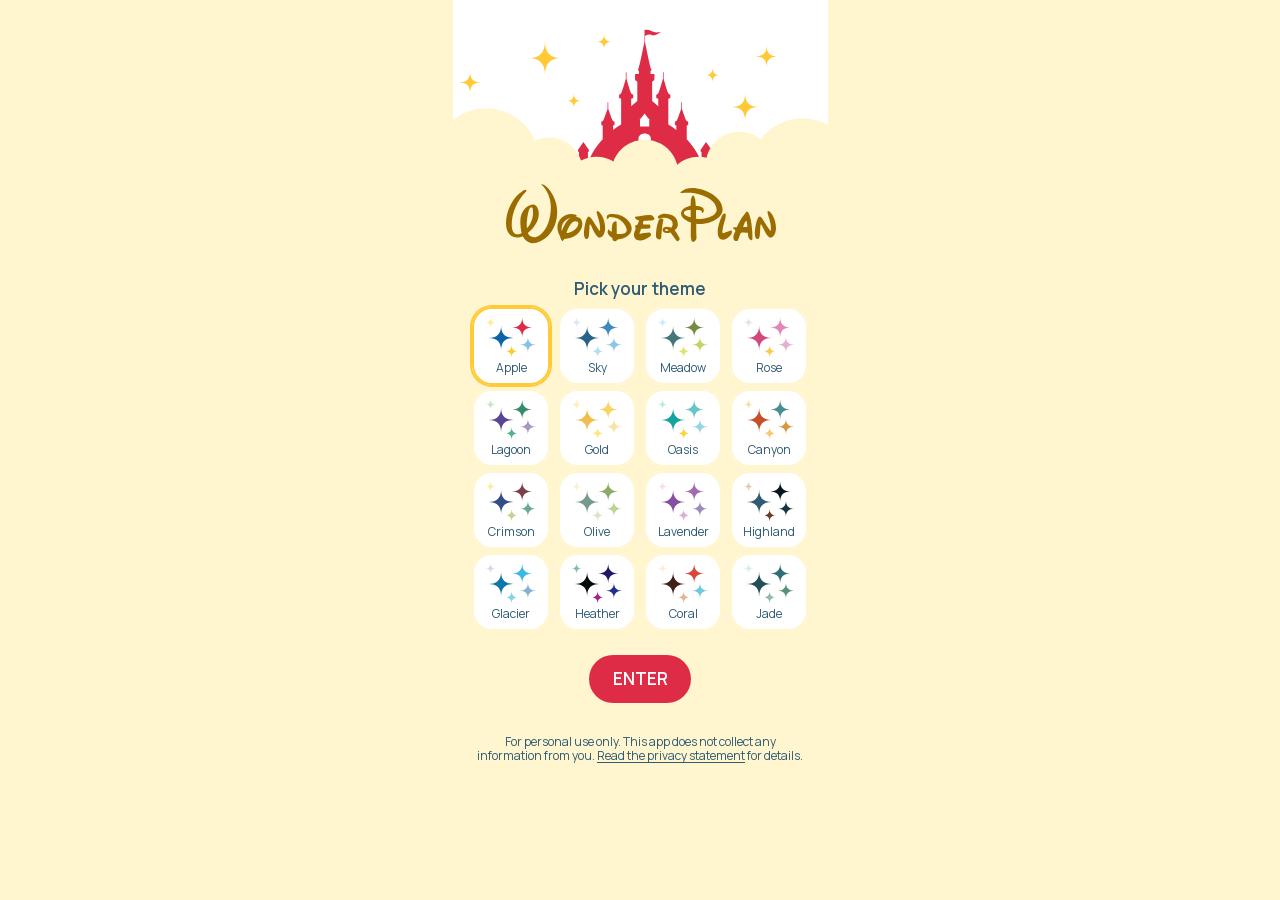
==== commit f140bbea: "Self-host the fonts, and give the privacy sentence somewhere to go Writing the README's privacy sect" ====
--- a/index.html
+++ b/index.html
@@ -95,9 +95,8 @@
 <meta name="apple-mobile-web-app-status-bar-style" content="default" />
 <meta name="apple-mobile-web-app-title" content="WonderPlan" />
 <meta name="theme-color" content="#DE2C47" />
-<link rel="preconnect" href="https://fonts.googleapis.com">
-<link rel="preconnect" href="https://fonts.gstatic.com" crossorigin>
-<link href="https://fonts.googleapis.com/css2?family=Manrope:wght@400;600;700&display=swap" rel="stylesheet">
+<!-- No webfont <link>: Manrope and 42dot Sans are self-hosted in css/theme.css
+     (the design director, 2026-08-02), so the app makes no third-party request at all. -->
 <link rel="stylesheet" href="css/theme.css">
 <!-- classic + blocking on purpose: sets <html data-theme> before first paint -->
 <script src="js/theme.js"></script>
@@ -192,6 +191,24 @@
 .finehint { position: absolute; left: 20px; top: 456px; width: var(--col);
   text-align: center; color: var(--ink);
   font-weight: 400; font-size: 12px; line-height: 120%; }
+
+/* The privacy link (the design director, 2026-08-02). The board drew this sentence as
+   PLAIN TEXT — "Read [file name] for full privacy statement" — with a
+   placeholder that never resolved, so the build shipped without it. There is a
+   document to point at now (the repo README), and her ruling is that a privacy
+   notice you cannot reach is not a notice: on a phone, plain text naming a file
+   is unusable. So it is a real link, and that is the one thing here the board
+   does not draw — a board amendment is owed for the underline.
+   ⚠ It leaves the app. `rel="noopener noreferrer"` because `target="_blank"`
+   without it hands the opened page a handle back to this one.
+   The 44px hit area comes from an ::after overlay rather than padding, so the
+   drawn 12px line and the sentence's wrap are untouched — the same trick DVC's
+   stay-picker and Insights' dots already use. It is wider than tall for the
+   same reason the Trips check-lines are: the line box is what there is. */
+.fineline { color: var(--ink); text-decoration: underline;
+  text-underline-offset: 2px; position: relative; }
+.fineline::after { content: ""; position: absolute; left: -8px; right: -8px;
+  top: 50%; height: 44px; transform: translateY(-50%); }
 
 /* symbol library — never painted itself */
 .defs { position: absolute; width: 0; height: 0; overflow: hidden; }
@@ -261,7 +278,10 @@
     <button class="cta txt" type="button" data-enter>ENTER</button>
 
     <p class="finehint txt">For personal use only. This app does not collect any
-      information from you.</p>
+      information from you.
+      <a class="fineline" href="https://github.com/zizi-que/wonderplan#privacy"
+         target="_blank" rel="noopener noreferrer">Read the privacy statement</a>
+      for details.</p>
   </section>
 </main>
 
--- a/css/theme.css
+++ b/css/theme.css
@@ -16,6 +16,65 @@
    which must load synchronously in <head> so the stored theme is set
    before first paint. :root carries apple as the default.
    ═══════════════════════════════════════════════════════════════════════ */
+
+/* ══ Manrope, SELF-HOSTED (the design director, 2026-08-02) ═══════════════════════════
+   The six screens used to pull this from fonts.googleapis.com, which made the
+   privacy statement inexact: serving a font hands Google the request, so the
+   app contacted a third party on every load even though nothing a user typed
+   was ever involved. Self-hosting removes the last outbound request the app
+   makes — everything else it fetches is its own ./data/*.json.
+
+   TWO files, not six. Google serves Manrope as a VARIABLE font: the css2
+   response pointed all three weights (400/600/700) at one URL per subset, so
+   the whole range is one file. Only the latin subsets are shipped — the app is
+   English-only (text frozen 2026-08-02) — which is why cyrillic, greek and
+   vietnamese are absent rather than forgotten. 39KB total.
+
+   `font-weight: 400 700` is a RANGE, not a typo: that is how a variable font
+   is declared, and it is what lets 600 render as real SemiBold instead of
+   being synthesised. `swap` matches what the Google CSS asked for, so first
+   paint behaves as it did.
+
+   Licence: SIL Open Font License 1.1 — fonts/OFL-manrope.txt ships alongside,
+   as the licence requires. */
+@font-face {
+  font-family: 'Manrope';
+  font-style: normal;
+  font-weight: 400 700;
+  font-display: swap;
+  src: url('../fonts/manrope-latin.woff2') format('woff2');
+  unicode-range: U+0000-00FF, U+0131, U+0152-0153, U+02BB-02BC, U+02C6, U+02DA,
+    U+02DC, U+0304, U+0308, U+0329, U+2000-206F, U+20AC, U+2122, U+2191, U+2193,
+    U+2212, U+2215, U+FEFF, U+FFFD;
+}
+@font-face {
+  font-family: 'Manrope';
+  font-style: normal;
+  font-weight: 400 700;
+  font-display: swap;
+  src: url('../fonts/manrope-latin-ext.woff2') format('woff2');
+  unicode-range: U+0100-02BA, U+02BD-02C5, U+02C7-02CC, U+02CE-02D7, U+02DD-02FF,
+    U+0304, U+0308, U+0329, U+1D00-1DBF, U+1E00-1E9F, U+1EF2-1EFF, U+2020,
+    U+20A0-20AB, U+20AD-20C0, U+2113, U+2C60-2C7F, U+A720-A7FF;
+}
+
+/* 42dot Sans 800 — Home's and Trips' next-trip COUNTDOWN only (--font-count).
+   Easy to miss when removing the Google links: those two screens asked for a
+   second family, so dropping their <link> without this would have left the
+   countdown falling back to Manrope, silently.
+   42dot Sans is a Korean family and Google splits it into 93 subsets. Only the
+   LATIN one is shipped — the countdown renders digits — which is 10KB instead
+   of the whole family. Licence: SIL OFL 1.1, fonts/OFL-42dotsans.txt. */
+@font-face {
+  font-family: '42dot Sans';
+  font-style: normal;
+  font-weight: 800;
+  font-display: swap;
+  src: url('../fonts/42dotsans-latin.woff2') format('woff2');
+  unicode-range: U+0000-00FF, U+0131, U+0152-0153, U+02BB-02BC, U+02C6, U+02DA,
+    U+02DC, U+0304, U+0308, U+0329, U+2000-206F, U+20AC, U+2122, U+2191, U+2193,
+    U+2212, U+2215, U+FEFF, U+FFFD;
+}
 
 :root, [data-theme="apple"] {
   --bg: #FFF6CF; --surface: #FFFFFF; --surface-raised: #FFFBE9; --border: #FFE573;
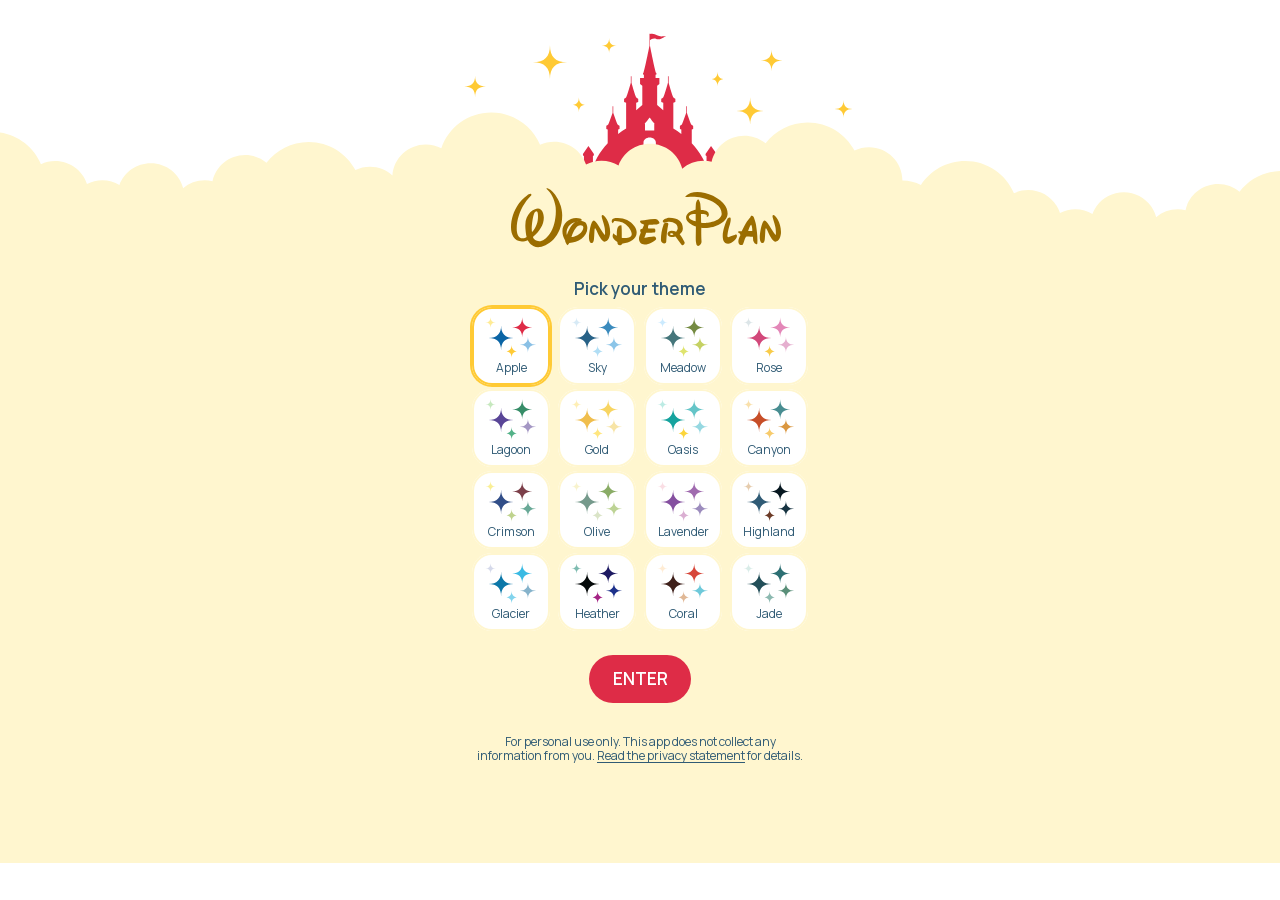
==== commit e093838a: "Start gets the same 1280 background, and loses its band The 375x248 castle band is replaced by brand" ====
--- a/index.html
+++ b/index.html
@@ -113,8 +113,8 @@
 /* ══ Base — identical to the other five screens ══ */
 * { margin: 0; padding: 0; box-sizing: border-box; }
 html, body { height: 100%; }
-html { background: var(--bg); }
-body { font-family: var(--font); background: var(--bg); color: var(--ink);
+html { background: var(--surface); }
+body { font-family: var(--font); background: var(--surface); color: var(--ink);
   width: 100%; overflow-x: clip;
   padding-top: env(safe-area-inset-top, 0px); }
 button { font: inherit; background: none; border: 0; cursor: pointer; color: inherit; display: block; }
@@ -125,8 +125,12 @@
    The 611 artboard bleeds 118px past each page edge and the page clips it;
    the export carries that clip as #clip-brand, so the drawn band is simply
    375 wide and needs no full-bleed trick. */
-.brand { position: absolute; left: 0; top: 0;
-  width: 375px; height: var(--brand-h); pointer-events: none; }
+.brand { position: fixed; top: -50px;
+  /* Same invariant as Trips: drawn x=0 lands on the column's left edge at every
+     width. The board places brand-svg at x=-452.5, y=-50 in the 375 frame, so
+     the offset is 187.5 (half column) + 452.5, and the art starts 50 above the
+     frame to fill the status-bar band. */
+  left: calc(50% - 640px); width: 1280px; height: 913px; pointer-events: none; }
 .brand-art { display: block; width: 100%; height: 100%; }
 
 /* The reveal (the design director, 2026-08-02): a RESTRAINED TWINKLE FADE-IN, per
@@ -239,34 +243,34 @@
      says it is computed in JS behind a >=3:1 guard — that guard does not
      exist yet either, so it needs a decision, not a guess. Until then the
      band paints --bg and nothing is invented. -->
-<symbol id="brand-castle" viewBox="0 0 375 248">
-<g clip-path="url(#clip-brand)">
-<path d="M-120.907 -54.25V259.439V215.698C-120.907 194.029 -103.196 176.452 -81.3612 176.452C-75.5198 176.452 -69.9908 177.692 -64.9929 179.955C-65.3989 177.909 -65.6176 175.801 -65.6176 173.631C-65.6176 155.341 -50.655 140.492 -32.225 140.492C-26.6023 140.492 -21.3232 141.887 -16.6689 144.305C-9.70297 123.504 10.0702 108.531 33.3419 108.531C55.3017 108.531 74.1065 121.83 82.0407 140.771C86.3515 138.756 91.162 137.64 96.2537 137.64C111.123 137.64 123.68 147.25 128.053 160.518C132.676 158.131 137.924 156.767 143.484 156.767C149.701 156.767 155.542 158.472 160.54 161.417C165.257 148.738 177.502 139.717 191.902 139.717C207.489 139.717 220.578 150.35 224.264 164.672C230.074 159.774 237.633 156.798 245.88 156.798C248.566 156.798 251.128 157.108 253.627 157.697C256.875 142.786 270.245 131.626 286.238 131.626C294.36 131.626 301.826 134.509 307.605 139.314C317.226 126.635 332.532 118.451 349.744 118.451C370.079 118.451 387.697 129.89 396.506 146.599C400.879 144.491 405.814 143.313 411 143.313C429.43 143.313 444.392 158.162 444.392 176.452C466.227 176.452 483.939 194.029 483.939 215.698V-54.25H-120.907Z" fill="var(--surface)"/>
-<path class="twinkles" d="M109.061 58.1248C97.3781 58.1248 91.9741 63.4878 91.9741 75.0818C91.9741 63.4878 86.5701 58.1248 74.8873 58.1248C86.5701 58.1248 91.9741 52.7618 91.9741 41.1678C91.9741 52.7618 97.3781 58.1248 109.061 58.1248ZM306.012 106.95C296.515 106.95 292.142 111.29 292.142 120.745C292.142 111.321 287.769 106.95 278.273 106.95C287.769 106.95 292.142 102.61 292.142 93.1548C292.111 102.61 296.515 106.95 306.012 106.95ZM324.566 56.4198C317.007 56.4198 313.54 59.8608 313.54 67.3628C313.54 59.8918 310.072 56.4198 302.513 56.4198C310.072 56.4198 313.54 52.9788 313.54 45.4768C313.54 52.9478 317.038 56.4198 324.566 56.4198ZM394.538 104.935C388.384 104.935 385.541 107.756 385.541 113.863C385.541 107.756 382.699 104.935 376.545 104.935C382.699 104.935 385.541 102.114 385.541 96.0068C385.573 102.114 388.415 104.935 394.538 104.935ZM27.9066 82.4598C20.5346 82.4598 17.0985 85.8388 17.0985 93.1858C17.0985 85.8698 13.6936 82.4598 6.29041 82.4598C13.6624 82.4598 17.0985 79.0808 17.0985 71.7338C17.1297 79.0808 20.5346 82.4598 27.9066 82.4598ZM158.853 41.6638C153.543 41.6638 151.106 44.0818 151.106 49.3518C151.106 44.0818 148.67 41.6638 143.359 41.6638C148.67 41.6638 151.106 39.2458 151.106 33.9758C151.106 39.2148 153.543 41.6638 158.853 41.6638ZM128.647 100.843C123.336 100.843 120.9 103.261 120.9 108.531C120.9 103.261 118.463 100.843 113.153 100.843C118.463 100.843 120.9 98.4248 120.9 93.1548C120.9 98.4248 123.336 100.843 128.647 100.843ZM267.309 75.0818C261.998 75.0818 259.562 77.4998 259.562 82.7698C259.562 77.4998 257.125 75.0818 251.815 75.0818C257.125 75.0818 259.562 72.6638 259.562 67.3938C259.562 72.6638 261.998 75.0818 267.309 75.0818Z" fill="var(--deco)"/>
-<path d="M253.033 142.011L247.536 150.009L247.629 151.435L248.535 151.931V163.525C247.754 160.983 246.786 158.534 245.63 156.116L244.131 153.202C241.319 148.149 237.758 143.468 233.76 139.252V125.55L235.166 124.93V121.923C235.166 121.923 234.728 121.675 233.229 120.59C231.792 117.707 228.887 108.686 228.887 108.686V102.238H228.2V108.686C228.2 108.686 225.295 117.707 223.858 120.59C222.358 121.644 221.921 121.923 221.921 121.923V124.93L223.327 125.55V129.89C220.703 127.875 217.985 126.046 215.33 124.434V98.7657L217.36 97.9597V94.9527C217.36 94.9527 216.923 94.7047 215.424 93.6197C213.987 90.7367 210.644 78.6777 210.644 78.6777V72.2297H209.957V78.6777C209.957 78.6777 206.584 90.7367 205.178 93.6197C203.678 94.6737 203.241 94.9527 203.241 94.9527V97.9597L205.272 98.7657V106.206L199.149 100.936V81.7157L201.398 79.9177V74.0277H197.556V70.8037L198.399 70.4627V69.0677C198.399 69.0677 198.399 69.0677 197.962 68.8197C196.962 66.8357 191.964 41.7257 191.964 41.7257V36.1147C192.652 35.7117 194.651 34.5647 196.088 34.5647C197.837 34.5647 197.993 35.3087 200.149 35.3087C202.304 35.3087 205.303 33.6037 205.99 33.1387C207.177 32.3327 208.114 32.9527 207.864 32.6737C207.177 31.8987 204.803 32.4257 203.335 32.4257C200.367 32.4257 197.775 29.6357 194.151 29.6357C192.995 29.6357 192.308 29.7907 191.964 29.8837V29.6357H191.496V41.7257C191.496 41.7257 186.498 66.8357 185.498 68.8197C185.061 69.0677 185.061 69.0677 185.061 69.0677V70.4627L185.904 70.8037V74.0277H182.062V79.9177L184.311 81.7157V100.936L178.189 106.206V98.7657L180.219 97.9597V94.9527C180.219 94.9527 179.782 94.7047 178.283 93.6197C176.846 90.7367 173.503 78.6777 173.503 78.6777V72.2297H172.816V78.6777C172.816 78.6777 169.442 90.7367 168.037 93.6197C166.537 94.6737 166.1 94.9527 166.1 94.9527V97.9597L168.13 98.7657V124.434C165.444 126.046 162.758 127.875 160.134 129.89V125.55L161.539 124.93V121.923C161.539 121.923 161.102 121.675 159.603 120.59C158.166 117.707 155.261 108.686 155.261 108.686V102.238H154.574V108.686C154.574 108.686 151.668 117.707 150.232 120.59C148.732 121.644 148.295 121.923 148.295 121.923V124.93L149.701 125.55V139.283C145.702 143.53 142.141 148.211 139.33 153.233L137.83 156.147C136.675 158.565 135.675 161.014 134.925 163.556V151.993L135.831 151.497L135.925 150.071L130.427 142.073L124.929 150.04L125.023 151.466L125.929 151.962V176.142H133.02H134.957H248.691H250.628H257.719V151.962L258.625 151.466L258.718 150.04L253.033 142.011ZM191.371 113.832H191.933C191.933 113.832 193.683 116.777 196.588 119.629L196.244 120.032V126.604H186.998V120.032L186.654 119.629C189.653 116.808 191.371 113.832 191.371 113.832ZM197.837 144.739H185.498V138.57C185.498 135.749 188.247 133.455 191.683 133.455C195.119 133.455 197.868 135.718 197.868 138.57V144.739H197.837Z" fill="var(--primary)"/>
-<path d="M-120.907 252.464H483.939V215.698C483.939 194.029 466.227 176.452 444.392 176.452C444.392 158.162 429.43 143.313 411 143.313C405.814 143.313 400.879 144.491 396.506 146.599C387.697 129.89 370.079 118.451 349.744 118.451C332.532 118.451 317.226 126.635 307.605 139.314C301.826 134.509 294.36 131.626 286.238 131.626C270.245 131.626 256.875 142.786 253.627 157.697C251.128 157.108 248.566 156.798 245.88 156.798C237.633 156.798 230.074 159.774 224.264 164.672C220.578 150.35 207.489 139.717 191.902 139.717C177.502 139.717 165.257 148.738 160.54 161.417C155.542 158.472 149.701 156.767 143.484 156.767C137.924 156.767 132.676 158.131 128.053 160.518C123.68 147.25 111.123 137.64 96.2537 137.64C91.162 137.64 86.3515 138.756 82.0407 140.771C74.1065 121.83 55.3017 108.531 33.3419 108.531C10.0702 108.531 -9.70297 123.504 -16.6689 144.305C-21.3232 141.887 -26.6023 140.492 -32.225 140.492C-50.655 140.492 -65.6176 155.341 -65.6176 173.631C-65.6176 175.801 -65.3989 177.909 -64.9929 179.955C-69.9908 177.692 -75.5198 176.452 -81.3612 176.452C-103.196 176.452 -120.907 194.029 -120.907 215.698V252.464Z" fill="var(--bg)"/>
-<g class="wordmark">
-<path d="M88.4616 184.638L88.6049 184.138C89.7511 184.138 91.3272 184.781 92.4018 185.638C99.3508 191.138 104.222 202.281 104.222 211.281C104.222 233.138 88.9631 243.138 80.0798 243.138C73.7755 243.138 70.1219 237.352 69.9069 236.138C68.1159 236.852 65.8235 237.423 63.9609 237.423C56.0089 237.423 53 230.352 53 223.566C53 211.281 59.0894 198.209 69.0473 191.423C70.0502 190.709 71.483 189.852 72.4143 189.852C73.0591 189.852 73.4173 190.066 73.4173 190.638C73.4173 191.352 72.7009 191.923 72.4143 192.209C64.2474 200.495 58.7312 212.852 58.7312 224.638C58.7312 228.923 59.949 234.352 64.7489 234.352C66.1817 234.352 67.7578 233.852 68.6174 232.923C67.3996 227.352 67.3279 221.995 67.3279 221.138C67.3279 209.138 76.3545 204.423 79.9365 204.423C84.3065 204.423 85.8109 210.138 85.8109 213.709C85.8109 220.209 82.014 226.995 74.8501 233.066C75.7814 235.781 77.9306 237.138 81.226 237.138C87.8168 237.138 97.8464 226.638 97.8464 206.638C97.8464 198.709 94.4793 189.781 88.4616 184.638ZM74.1337 227.995C78.5753 222.709 80.0081 217.852 80.0081 212.138C80.0081 210.138 79.8648 207.281 78.3604 207.281C74.9217 207.281 73.7755 221.781 73.7755 224.923C73.7755 225.995 73.7755 227.709 74.1337 227.995Z" fill="var(--accent)"/>
-<path d="M107.147 236.423C105.212 233.209 104.424 230.138 104.424 227.281C104.424 219.638 111.015 213.995 118.179 213.995C119.755 213.995 121.045 214.209 121.976 214.566C123.122 215.066 123.767 215.566 123.767 215.995C123.767 216.566 122.907 216.852 122.263 216.923H122.334C123.91 216.923 125.701 217.281 127.206 218.281C128.424 219.066 129.355 222.066 129.355 223.995C129.355 232.781 119.898 238.638 111.302 238.995C111.015 239.852 110.155 240.495 109.296 241.281C107.863 239.423 107.147 237.709 107.147 236.566V236.423ZM122.478 221.281C118.681 221.281 116.102 225.852 113.451 232.923H114.382C118.179 232.923 125.343 228.566 125.343 223.566C125.343 222.066 124.197 221.281 122.478 221.281ZM118.752 217.566C119.325 217.423 119.827 217.209 120.4 217.138C119.254 217.352 118.179 217.638 117.248 217.923C111.23 219.352 108.579 224.423 108.579 228.781C108.579 229.495 108.651 230.209 108.866 230.923C111.946 223.066 114.74 218.781 118.752 217.566Z" fill="var(--accent)"/>
-<path d="M143.703 212.852V212.566C143.703 211.995 143.775 211.066 144.419 211.066C146.425 211.066 152.156 218.138 152.156 228.066C152.156 232.423 150.151 237.638 146.64 237.638C142.485 237.638 138.115 224.352 137.112 224.352C136.969 224.352 136.754 224.566 136.611 225.138C136.396 225.995 136.252 233.495 135.894 235.709C135.679 236.709 135.321 239.066 133.745 239.066C131.453 239.066 130.951 235.138 130.951 233.423C130.951 229.709 132.814 216.566 135.894 216.566C138.043 216.566 142.342 225.495 146.139 230.209C146.425 230.495 146.569 230.781 146.64 230.781C147.07 230.781 147.07 230.138 147.07 228.923C147.07 222.352 145.709 220.423 143.918 213.709L143.703 212.852Z" fill="var(--accent)"/>
-<path d="M153.806 217.923C153.735 217.638 153.735 217.352 153.735 217.138C153.735 215.495 154.953 214.566 157.388 214.066C158.248 213.995 158.964 213.995 159.752 213.995C166.701 213.995 172.218 216.709 176.444 222.138C178.235 224.923 178.665 226.209 178.665 228.852C178.665 234.852 171.43 239.423 164.911 239.423H164.481C164.194 240.066 163.549 240.638 162.546 241.209H161.973C160.182 241.209 159.394 240.281 159.394 238.352V238.066C156.17 235.995 154.594 233.995 154.594 231.995C154.594 230.995 154.881 230.066 155.454 229.138C156.242 230.209 157.388 230.995 158.893 231.709C158.821 230.923 158.821 230.281 158.821 229.566C158.821 223.923 160.182 221.138 162.905 221.138H163.406C163.764 223.566 163.764 226.709 163.764 229.138V233.638C164.767 234.066 166.057 234.066 166.773 234.066C171.43 234.066 173.722 232.709 173.722 230.066C173.722 228.352 172.719 226.066 170.642 223.209C167.203 219.066 162.69 216.995 157.173 216.995H156.314L154.738 219.209L153.806 217.923Z" fill="var(--accent)"/>
-<path d="M198.156 234.638C198.156 235.066 198.085 235.495 197.726 235.709C195.792 237.209 191.422 240.566 186.694 240.566C182.754 240.566 180.963 237.638 180.963 234.566C180.963 232.923 181.966 230.709 182.754 228.495C182.539 227.781 182.181 227.352 182.181 226.638C182.181 226.066 182.396 225.781 182.539 225.209C183.112 224.995 183.757 224.709 184.402 224.638L186.121 220.709C184.473 219.923 182.037 218.995 182.037 217.495C182.037 216.709 182.682 216.495 183.9 216.423C186.909 216.281 190.419 214.995 196.294 214.995C196.938 214.995 197.726 215.066 199.231 215.495C199.876 216.281 201.523 217.781 201.523 218.995C201.523 219.709 199.016 220.495 197.655 220.566C194.574 220.781 193.858 220.709 191.924 220.781C191.565 220.781 191.207 220.781 190.849 220.852C190.563 221.138 189.989 222.066 189.989 223.852C189.989 224.138 190.133 224.566 190.634 224.566H195.935L196.938 224.709C197.297 225.209 197.368 226.138 197.368 226.781C197.368 227.352 197.225 228.423 196.58 228.495C195.291 228.566 192.067 228.709 188.485 228.709C188.342 228.709 188.198 228.709 188.055 228.995C187.697 230.495 187.052 232.209 186.336 233.781C186.694 233.781 189.416 233.066 194.001 232.638C194.718 232.566 195.649 232.495 196.365 232.495C197.225 232.495 198.156 233.709 198.156 234.638Z" fill="var(--accent)"/>
-<path d="M206.229 218.781C205.226 218.281 204.796 217.709 204.796 217.209C204.796 215.495 209.31 213.781 211.244 213.781C219.841 213.781 224.855 217.566 224.855 224.495C224.855 226.852 223.566 228.852 221.703 230.281C223.566 232.352 224.855 235.066 226.36 237.638C226.575 237.995 226.646 238.495 226.646 238.852C226.646 240.281 225.429 241.352 224.497 241.352C224.211 241.352 223.996 241.281 223.781 241.066C223.566 240.781 220.127 235.923 217.405 232.495C216.044 232.852 214.683 233.066 213.393 233.066C211.101 233.066 209.525 231.495 209.525 229.423C209.525 228.066 211.745 226.781 213.536 226.781C215.327 226.781 216.832 227.138 218.121 227.709C219.053 226.566 219.697 225.281 219.697 224.281C219.697 218.781 213.465 217.852 210.098 217.852C208.665 217.852 207.375 218.709 206.229 218.781ZM208.235 237.709C208.092 238.852 207.304 239.423 206.372 239.423C204.796 239.423 202.934 238.066 202.934 235.995C203.005 229.852 203.65 226.352 205.584 220.423C205.871 219.352 207.304 218.852 208.522 218.852C209.525 218.852 210.384 219.209 210.384 220.066C208.951 226.066 208.665 231.852 208.235 237.709ZM213.322 230.995C213.966 230.995 214.539 230.852 215.471 230.209C214.611 229.352 214.396 229.209 213.465 229.209C212.605 229.281 212.104 229.566 212.104 229.995C212.104 230.709 212.82 230.995 213.322 230.995Z" fill="var(--accent)"/>
-<path d="M227.42 192.209C230.214 189.423 234.512 187.923 239.312 187.923C251.491 187.923 269.616 196.852 269.616 209.423C269.616 217.638 258.082 223.923 246.834 223.923C246.046 223.923 245.401 223.923 243.324 223.638C243.252 224.781 243.252 226.209 243.252 227.852C243.252 230.495 243.324 233.781 243.539 237.923C243.467 239.709 241.82 241.423 240.1 241.923C239.24 241.923 239.169 241.566 238.452 240.495C238.238 239.495 238.023 238.566 237.879 237.495C237.808 236.638 237.736 235.352 237.736 233.781L237.879 224.066V222.495C234.082 221.352 228.065 217.709 228.065 213.709C228.065 210.566 230.429 207.781 235.229 206.423C235.587 206.352 237.235 205.852 237.593 205.852C237.664 203.923 237.664 202.138 237.808 200.709C237.951 198.923 238.238 197.209 240.1 195.352C241.175 196.066 242.249 198.852 242.321 199.995L242.822 205.923C249.198 205.923 250.846 208.209 250.846 210.423C250.846 211.852 250.201 212.781 248.697 212.923C248.84 212.566 248.912 212.209 248.912 211.923C248.912 210.423 247.479 209.923 242.966 209.923L243.109 218.709C244.327 218.923 245.258 218.995 246.548 218.995C251.562 218.995 263.67 216.566 263.67 209.781C263.67 197.495 243.252 192.638 236.661 192.638C233.939 192.638 230.429 192.781 227.563 192.995L227.42 192.209ZM237.664 209.923C236.733 209.923 235.085 209.995 234.297 210.138C232.506 210.495 230.859 211.281 230.859 212.781C230.859 215.352 235.229 216.638 237.664 217.281V209.923Z" fill="var(--accent)"/>
-<path d="M271.521 213.566C272.596 213.566 272.739 214.066 272.739 215.138C272.668 220.281 270.59 221.781 269.372 231.709V231.995C269.372 232.638 269.73 233.209 270.16 233.209C271.163 233.209 272.739 232.352 274.96 231.566C276.035 231.138 277.467 230.423 278.184 230.423C278.9 230.423 278.972 231.638 278.972 232.066C278.972 235.138 273.671 239.709 270.16 239.709C265.36 239.709 264.716 235.066 264.716 231.423C264.716 226.066 267.724 218.066 269.301 215.138C269.73 214.352 270.232 213.995 271.521 213.566Z" fill="var(--accent)"/>
-<path d="M292.769 212.209C292.984 211.852 293.198 211.852 293.557 211.852H293.987C294.918 211.852 295.921 213.066 296.064 214.066C296.422 215.281 297.712 218.781 297.998 220.709C298.858 226.923 299.431 230.423 299.431 235.923C299.431 238.423 299.431 239.066 299.216 239.923C299.001 240.066 298.715 240.138 298.428 240.138C297.067 240.138 295.992 238.638 295.204 236.781L294.918 232.638H292.625C290.118 232.638 289.258 232.566 288.685 232.566C288.47 232.566 288.327 232.566 288.255 232.638C287.181 232.995 286.679 235.781 285.676 238.423L284.888 240.495C284.53 240.852 283.885 241.066 283.169 241.066C282.739 241.066 282.309 240.923 281.736 240.852C280.733 239.781 280.375 238.852 280.375 237.352C280.375 235.638 281.091 233.495 282.381 231.209C282.381 230.066 281.736 228.852 280.232 228.638L280.375 227.281C280.662 227.352 281.02 227.352 281.378 227.352H283.742C284.888 224.923 287.396 219.852 289.115 217.281L292.554 213.066L292.769 212.209ZM290.19 226.995C290.834 227.066 291.551 227.066 292.196 227.066C292.84 227.066 293.628 227.066 294.273 226.995C294.273 225.638 294.201 222.495 293.27 220.852C292.267 221.138 290.691 225.281 290.19 226.995Z" fill="var(--accent)"/>
-<path d="M314.547 212.852V212.566C314.547 211.995 314.618 211.066 315.263 211.066C317.269 211.066 323 218.138 323 228.066C323 232.423 320.994 237.638 317.484 237.638C313.329 237.638 308.959 224.352 307.956 224.352C307.812 224.352 307.597 224.566 307.454 225.138C307.239 225.995 307.096 233.495 306.738 235.709C306.523 236.709 306.165 239.066 304.589 239.066C302.296 239.066 301.795 235.138 301.795 233.423C301.795 229.709 303.657 216.566 306.738 216.566C308.887 216.566 313.185 225.495 316.982 230.209C317.269 230.495 317.412 230.781 317.484 230.781C317.914 230.781 317.914 230.138 317.914 228.923C317.914 222.352 316.552 220.423 314.761 213.709L314.547 212.852Z" fill="var(--accent)"/>
+<symbol id="brand-castle" viewBox="0 0 1280 913"><g clip-path="url(#clip0_245_5201)">
+<rect width="1280" height="913" fill="var(--surface)"/>
+<path d="M711.033 196.011L705.536 204.009L705.629 205.435L706.535 205.931V217.525C705.754 214.983 704.786 212.534 703.63 210.116L702.131 207.202C699.32 202.149 695.759 197.468 691.76 193.252V179.55L693.166 178.93V175.923C693.166 175.923 692.728 175.675 691.229 174.59C689.792 171.707 686.887 162.686 686.887 162.686V156.238H686.2V162.686C686.2 162.686 683.295 171.707 681.858 174.59C680.359 175.644 679.921 175.923 679.921 175.923V178.93L681.327 179.55V183.89C678.703 181.875 675.985 180.046 673.33 178.434V152.766L675.361 151.96V148.953C675.361 148.953 674.923 148.705 673.424 147.62C671.987 144.737 668.645 132.678 668.645 132.678V126.23H667.957V132.678C667.957 132.678 664.584 144.737 663.178 147.62C661.679 148.674 661.241 148.953 661.241 148.953V151.96L663.272 152.766V160.206L657.149 154.936V135.716L659.398 133.918V128.028H655.556V124.804L656.4 124.463V123.068C656.4 123.068 656.4 123.068 655.962 122.82C654.963 120.836 649.965 95.7257 649.965 95.7257V90.1147C650.652 89.7117 652.651 88.5647 654.088 88.5647C655.837 88.5647 655.994 89.3087 658.149 89.3087C660.304 89.3087 663.303 87.6037 663.99 87.1387C665.177 86.3327 666.114 86.9527 665.864 86.6737C665.177 85.8987 662.803 86.4257 661.335 86.4257C658.368 86.4257 655.775 83.6357 652.151 83.6357C650.996 83.6357 650.308 83.7907 649.965 83.8837V83.6357H649.496V95.7257C649.496 95.7257 644.498 120.836 643.499 122.82C643.061 123.068 643.061 123.068 643.061 123.068V124.463L643.905 124.804V128.028H640.063V133.918L642.312 135.716V154.936L636.189 160.206V152.766L638.22 151.96V148.953C638.22 148.953 637.782 148.705 636.283 147.62C634.846 144.737 631.504 132.678 631.504 132.678V126.23H630.816V132.678C630.816 132.678 627.443 144.737 626.037 147.62C624.538 148.674 624.1 148.953 624.1 148.953V151.96L626.131 152.766V178.434C623.444 180.046 620.758 181.875 618.134 183.89V179.55L619.54 178.93V175.923C619.54 175.923 619.102 175.675 617.603 174.59C616.166 171.707 613.261 162.686 613.261 162.686V156.238H612.574V162.686C612.574 162.686 609.669 171.707 608.232 174.59C606.732 175.644 606.295 175.923 606.295 175.923V178.93L607.701 179.55V193.283C603.702 197.53 600.141 202.211 597.33 207.233L595.831 210.147C594.675 212.565 593.675 215.014 592.926 217.556V205.993L593.831 205.497L593.925 204.071L588.427 196.073L582.93 204.04L583.023 205.466L583.929 205.962V230.142H591.02H592.957H706.692H708.628H715.719V205.962L716.625 205.466L716.719 204.04L711.033 196.011ZM649.371 167.832H649.934C649.934 167.832 651.683 170.777 654.588 173.629L654.244 174.032V180.604H644.998V174.032L644.654 173.629C647.653 170.808 649.371 167.832 649.371 167.832ZM655.837 198.739H643.499V192.57C643.499 189.749 646.248 187.455 649.684 187.455C653.12 187.455 655.869 189.718 655.869 192.57V198.739H655.837Z" fill="var(--primary)"/>
+<path d="M491.342 162.531C513.302 162.531 532.107 175.83 540.041 194.771C544.352 192.756 549.162 191.64 554.254 191.64C569.123 191.64 581.68 201.25 586.054 214.518C590.677 212.131 595.924 210.767 601.484 210.767C607.701 210.767 613.542 212.472 618.54 215.417C623.257 202.738 635.502 193.717 649.902 193.717C665.49 193.717 678.578 204.35 682.264 218.672C688.074 213.774 695.633 210.798 703.88 210.798C706.566 210.798 709.128 211.108 711.627 211.697C714.876 196.786 728.245 185.626 744.238 185.626C752.36 185.626 759.826 188.509 765.604 193.314C775.226 180.635 790.532 172.451 807.744 172.451C828.079 172.451 845.697 183.89 854.506 200.599C858.879 198.491 863.815 197.313 869 197.313C887.43 197.313 902.393 212.162 902.393 230.452C909.084 230.452 915.386 232.105 920.912 235.019C930.29 220.562 946.652 211 965.249 211C987.209 211 1006.01 224.299 1013.95 243.24C1018.26 241.225 1023.07 240.109 1028.16 240.109C1043.03 240.109 1055.59 249.719 1059.96 262.987C1064.58 260.6 1069.83 259.236 1075.39 259.236C1081.61 259.236 1087.45 260.941 1092.45 263.886C1097.16 251.207 1109.41 242.186 1123.81 242.186C1139.4 242.186 1152.48 252.819 1156.17 267.141C1161.98 262.243 1169.54 259.267 1177.79 259.267C1180.47 259.267 1183.04 259.577 1185.53 260.166C1188.78 245.255 1202.15 234.095 1218.15 234.095C1226.27 234.095 1233.73 236.978 1239.51 241.783C1248.82 229.511 1263.46 221.449 1280 220.944V914.5H0V182.562C18.5627 185.272 33.9655 197.571 40.9482 214.24C45.259 212.225 50.0695 211.109 55.1611 211.109C70.03 211.109 82.5877 220.719 86.9609 233.987C91.584 231.6 96.8315 230.236 102.392 230.236C108.608 230.236 114.449 231.941 119.447 234.886C124.164 222.207 136.409 213.186 150.81 213.186C166.397 213.186 179.485 223.819 183.171 238.141C188.981 233.243 196.541 230.267 204.787 230.267C207.473 230.267 210.035 230.577 212.534 231.166C215.783 216.255 229.152 205.095 245.146 205.095C253.267 205.095 260.733 207.978 266.512 212.783C276.133 200.104 291.44 191.92 308.651 191.92C328.987 191.92 346.604 203.359 355.413 220.068C359.786 217.96 364.722 216.782 369.907 216.782C378.595 216.782 386.511 220.083 392.454 225.487C393.569 208.195 408.071 194.492 425.775 194.492C431.398 194.492 436.677 195.887 441.331 198.305C448.297 177.504 468.07 162.531 491.342 162.531Z" fill="var(--bg)"/>
+<path d="M567.061 112.125C555.378 112.125 549.974 117.488 549.974 129.082C549.974 117.488 544.57 112.125 532.887 112.125C544.57 112.125 549.974 106.762 549.974 95.1678C549.974 106.762 555.378 112.125 567.061 112.125ZM764.012 160.95C754.516 160.95 750.142 165.29 750.142 174.745C750.142 165.321 745.769 160.95 736.273 160.95C745.769 160.95 750.142 156.61 750.142 147.155C750.111 156.61 754.516 160.95 764.012 160.95ZM782.567 110.42C775.007 110.42 771.54 113.861 771.54 121.363C771.54 113.892 768.073 110.42 760.513 110.42C768.073 110.42 771.54 106.979 771.54 99.4768C771.54 106.948 775.038 110.42 782.567 110.42ZM852.538 158.935C846.384 158.935 843.542 161.756 843.542 167.863C843.542 161.756 840.699 158.935 834.545 158.935C840.699 158.935 843.542 156.114 843.542 150.007C843.573 156.114 846.415 158.935 852.538 158.935ZM485.907 136.46C478.535 136.46 475.099 139.839 475.099 147.186C475.099 139.87 471.694 136.46 464.291 136.46C471.663 136.46 475.099 133.081 475.099 125.734C475.13 133.081 478.535 136.46 485.907 136.46ZM616.853 95.6638C611.543 95.6638 609.106 98.0818 609.106 103.352C609.106 98.0818 606.67 95.6638 601.359 95.6638C606.67 95.6638 609.106 93.2458 609.106 87.9758C609.106 93.2148 611.543 95.6638 616.853 95.6638ZM586.647 154.843C581.336 154.843 578.9 157.261 578.9 162.531C578.9 157.261 576.463 154.843 571.153 154.843C576.463 154.843 578.9 152.425 578.9 147.155C578.9 152.425 581.336 154.843 586.647 154.843ZM725.309 129.082C719.998 129.082 717.562 131.5 717.562 136.77C717.562 131.5 715.125 129.082 709.815 129.082C715.125 129.082 717.562 126.664 717.562 121.394C717.562 126.664 719.998 129.082 725.309 129.082Z" class="twinkles" fill="var(--deco)"/>
+<path d="M546.462 238.638L546.605 238.138C547.751 238.138 549.327 238.781 550.402 239.638C557.351 245.138 562.222 256.281 562.222 265.281C562.222 287.138 546.963 297.138 538.08 297.138C531.775 297.138 528.122 291.352 527.907 290.138C526.116 290.852 523.823 291.423 521.961 291.423C514.009 291.423 511 284.352 511 277.566C511 265.281 517.089 252.209 527.047 245.423C528.05 244.709 529.483 243.852 530.414 243.852C531.059 243.852 531.417 244.066 531.417 244.638C531.417 245.352 530.701 245.923 530.414 246.209C522.247 254.495 516.731 266.852 516.731 278.638C516.731 282.923 517.949 288.352 522.749 288.352C524.182 288.352 525.758 287.852 526.617 286.923C525.4 281.352 525.328 275.995 525.328 275.138C525.328 263.138 534.354 258.423 537.936 258.423C542.306 258.423 543.811 264.138 543.811 267.709C543.811 274.209 540.014 280.995 532.85 287.066C533.781 289.781 535.931 291.138 539.226 291.138C545.817 291.138 555.846 280.638 555.846 260.638C555.846 252.709 552.479 243.781 546.462 238.638ZM532.134 281.995C536.575 276.709 538.008 271.852 538.008 266.138C538.008 264.138 537.865 261.281 536.36 261.281C532.922 261.281 531.775 275.781 531.775 278.923C531.775 279.995 531.775 281.709 532.134 281.995Z" fill="var(--accent)"/>
+<path d="M565.147 290.423C563.212 287.209 562.424 284.138 562.424 281.281C562.424 273.638 569.015 267.995 576.179 267.995C577.755 267.995 579.045 268.209 579.976 268.566C581.122 269.066 581.767 269.566 581.767 269.995C581.767 270.566 580.907 270.852 580.263 270.923H580.334C581.91 270.923 583.701 271.281 585.206 272.281C586.424 273.066 587.355 276.066 587.355 277.995C587.355 286.781 577.898 292.638 569.302 292.995C569.015 293.852 568.155 294.495 567.296 295.281C565.863 293.423 565.147 291.709 565.147 290.566V290.423ZM580.478 275.281C576.681 275.281 574.102 279.852 571.451 286.923H572.382C576.179 286.923 583.343 282.566 583.343 277.566C583.343 276.066 582.197 275.281 580.478 275.281ZM576.752 271.566C577.325 271.423 577.827 271.209 578.4 271.138C577.254 271.352 576.179 271.638 575.248 271.923C569.23 273.352 566.579 278.423 566.579 282.781C566.579 283.495 566.651 284.209 566.866 284.923C569.946 277.066 572.74 272.781 576.752 271.566Z" fill="var(--accent)"/>
+<path d="M601.703 266.852V266.566C601.703 265.995 601.775 265.066 602.419 265.066C604.425 265.066 610.156 272.138 610.156 282.066C610.156 286.423 608.151 291.638 604.64 291.638C600.485 291.638 596.115 278.352 595.112 278.352C594.969 278.352 594.754 278.566 594.611 279.138C594.396 279.995 594.252 287.495 593.894 289.709C593.679 290.709 593.321 293.066 591.745 293.066C589.453 293.066 588.951 289.138 588.951 287.423C588.951 283.709 590.814 270.566 593.894 270.566C596.043 270.566 600.342 279.495 604.139 284.209C604.425 284.495 604.569 284.781 604.64 284.781C605.07 284.781 605.07 284.138 605.07 282.923C605.07 276.352 603.709 274.423 601.918 267.709L601.703 266.852Z" fill="var(--accent)"/>
+<path d="M611.806 271.923C611.735 271.638 611.735 271.352 611.735 271.138C611.735 269.495 612.953 268.566 615.388 268.066C616.248 267.995 616.964 267.995 617.752 267.995C624.701 267.995 630.218 270.709 634.444 276.138C636.235 278.923 636.665 280.209 636.665 282.852C636.665 288.852 629.43 293.423 622.911 293.423H622.481C622.194 294.066 621.549 294.638 620.546 295.209H619.973C618.182 295.209 617.394 294.281 617.394 292.352V292.066C614.17 289.995 612.594 287.995 612.594 285.995C612.594 284.995 612.881 284.066 613.454 283.138C614.242 284.209 615.388 284.995 616.893 285.709C616.821 284.923 616.821 284.281 616.821 283.566C616.821 277.923 618.182 275.138 620.905 275.138H621.406C621.764 277.566 621.764 280.709 621.764 283.138V287.638C622.767 288.066 624.057 288.066 624.773 288.066C629.43 288.066 631.722 286.709 631.722 284.066C631.722 282.352 630.719 280.066 628.642 277.209C625.203 273.066 620.69 270.995 615.173 270.995H614.314L612.738 273.209L611.806 271.923Z" fill="var(--accent)"/>
+<path d="M656.156 288.638C656.156 289.066 656.085 289.495 655.726 289.709C653.792 291.209 649.422 294.566 644.694 294.566C640.754 294.566 638.963 291.638 638.963 288.566C638.963 286.923 639.966 284.709 640.754 282.495C640.539 281.781 640.181 281.352 640.181 280.638C640.181 280.066 640.396 279.781 640.539 279.209C641.112 278.995 641.757 278.709 642.402 278.638L644.121 274.709C642.473 273.923 640.037 272.995 640.037 271.495C640.037 270.709 640.682 270.495 641.9 270.423C644.909 270.281 648.419 268.995 654.294 268.995C654.938 268.995 655.726 269.066 657.231 269.495C657.876 270.281 659.523 271.781 659.523 272.995C659.523 273.709 657.016 274.495 655.655 274.566C652.574 274.781 651.858 274.709 649.924 274.781C649.565 274.781 649.207 274.781 648.849 274.852C648.563 275.138 647.989 276.066 647.989 277.852C647.989 278.138 648.133 278.566 648.634 278.566H653.935L654.938 278.709C655.297 279.209 655.368 280.138 655.368 280.781C655.368 281.352 655.225 282.423 654.58 282.495C653.291 282.566 650.067 282.709 646.485 282.709C646.342 282.709 646.198 282.709 646.055 282.995C645.697 284.495 645.052 286.209 644.336 287.781C644.694 287.781 647.416 287.066 652.001 286.638C652.718 286.566 653.649 286.495 654.365 286.495C655.225 286.495 656.156 287.709 656.156 288.638Z" fill="var(--accent)"/>
+<path d="M664.229 272.781C663.226 272.281 662.796 271.709 662.796 271.209C662.796 269.495 667.31 267.781 669.244 267.781C677.841 267.781 682.855 271.566 682.855 278.495C682.855 280.852 681.566 282.852 679.703 284.281C681.566 286.352 682.855 289.066 684.36 291.638C684.575 291.995 684.646 292.495 684.646 292.852C684.646 294.281 683.429 295.352 682.497 295.352C682.211 295.352 681.996 295.281 681.781 295.066C681.566 294.781 678.127 289.923 675.405 286.495C674.044 286.852 672.683 287.066 671.393 287.066C669.101 287.066 667.525 285.495 667.525 283.423C667.525 282.066 669.745 280.781 671.536 280.781C673.327 280.781 674.832 281.138 676.121 281.709C677.053 280.566 677.697 279.281 677.697 278.281C677.697 272.781 671.465 271.852 668.098 271.852C666.665 271.852 665.375 272.709 664.229 272.781ZM666.235 291.709C666.092 292.852 665.304 293.423 664.372 293.423C662.796 293.423 660.934 292.066 660.934 289.995C661.005 283.852 661.65 280.352 663.584 274.423C663.871 273.352 665.304 272.852 666.522 272.852C667.525 272.852 668.384 273.209 668.384 274.066C666.951 280.066 666.665 285.852 666.235 291.709ZM671.322 284.995C671.966 284.995 672.539 284.852 673.471 284.209C672.611 283.352 672.396 283.209 671.465 283.209C670.605 283.281 670.104 283.566 670.104 283.995C670.104 284.709 670.82 284.995 671.322 284.995Z" fill="var(--accent)"/>
+<path d="M685.42 246.209C688.214 243.423 692.512 241.923 697.312 241.923C709.491 241.923 727.616 250.852 727.616 263.423C727.616 271.638 716.082 277.923 704.834 277.923C704.046 277.923 703.401 277.923 701.324 277.638C701.252 278.781 701.252 280.209 701.252 281.852C701.252 284.495 701.324 287.781 701.539 291.923C701.467 293.709 699.82 295.423 698.1 295.923C697.24 295.923 697.169 295.566 696.452 294.495C696.238 293.495 696.023 292.566 695.879 291.495C695.808 290.638 695.736 289.352 695.736 287.781L695.879 278.066V276.495C692.082 275.352 686.065 271.709 686.065 267.709C686.065 264.566 688.429 261.781 693.229 260.423C693.587 260.352 695.235 259.852 695.593 259.852C695.664 257.923 695.664 256.138 695.808 254.709C695.951 252.923 696.238 251.209 698.1 249.352C699.175 250.066 700.249 252.852 700.321 253.995L700.822 259.923C707.198 259.923 708.846 262.209 708.846 264.423C708.846 265.852 708.201 266.781 706.697 266.923C706.84 266.566 706.912 266.209 706.912 265.923C706.912 264.423 705.479 263.923 700.966 263.923L701.109 272.709C702.327 272.923 703.258 272.995 704.548 272.995C709.562 272.995 721.67 270.566 721.67 263.781C721.67 251.495 701.252 246.638 694.661 246.638C691.939 246.638 688.429 246.781 685.563 246.995L685.42 246.209ZM695.664 263.923C694.733 263.923 693.085 263.995 692.297 264.138C690.506 264.495 688.859 265.281 688.859 266.781C688.859 269.352 693.229 270.638 695.664 271.281V263.923Z" fill="var(--accent)"/>
+<path d="M729.521 267.566C730.596 267.566 730.739 268.066 730.739 269.138C730.668 274.281 728.59 275.781 727.372 285.709V285.995C727.372 286.638 727.73 287.209 728.16 287.209C729.163 287.209 730.739 286.352 732.96 285.566C734.035 285.138 735.467 284.423 736.184 284.423C736.9 284.423 736.972 285.638 736.972 286.066C736.972 289.138 731.671 293.709 728.16 293.709C723.36 293.709 722.716 289.066 722.716 285.423C722.716 280.066 725.724 272.066 727.301 269.138C727.73 268.352 728.232 267.995 729.521 267.566Z" fill="var(--accent)"/>
+<path d="M750.769 266.209C750.984 265.852 751.198 265.852 751.557 265.852H751.987C752.918 265.852 753.921 267.066 754.064 268.066C754.422 269.281 755.712 272.781 755.998 274.709C756.858 280.923 757.431 284.423 757.431 289.923C757.431 292.423 757.431 293.066 757.216 293.923C757.001 294.066 756.715 294.138 756.428 294.138C755.067 294.138 753.992 292.638 753.204 290.781L752.918 286.638H750.625C748.118 286.638 747.258 286.566 746.685 286.566C746.47 286.566 746.327 286.566 746.255 286.638C745.181 286.995 744.679 289.781 743.676 292.423L742.888 294.495C742.53 294.852 741.885 295.066 741.169 295.066C740.739 295.066 740.309 294.923 739.736 294.852C738.733 293.781 738.375 292.852 738.375 291.352C738.375 289.638 739.091 287.495 740.381 285.209C740.381 284.066 739.736 282.852 738.232 282.638L738.375 281.281C738.662 281.352 739.02 281.352 739.378 281.352H741.742C742.888 278.923 745.396 273.852 747.115 271.281L750.554 267.066L750.769 266.209ZM748.19 280.995C748.834 281.066 749.551 281.066 750.196 281.066C750.84 281.066 751.628 281.066 752.273 280.995C752.273 279.638 752.201 276.495 751.27 274.852C750.267 275.138 748.691 279.281 748.19 280.995Z" fill="var(--accent)"/>
+<path d="M772.547 266.852V266.566C772.547 265.995 772.618 265.066 773.263 265.066C775.269 265.066 781 272.138 781 282.066C781 286.423 778.994 291.638 775.484 291.638C771.329 291.638 766.959 278.352 765.956 278.352C765.812 278.352 765.597 278.566 765.454 279.138C765.239 279.995 765.096 287.495 764.738 289.709C764.523 290.709 764.165 293.066 762.589 293.066C760.296 293.066 759.795 289.138 759.795 287.423C759.795 283.709 761.657 270.566 764.738 270.566C766.887 270.566 771.185 279.495 774.982 284.209C775.269 284.495 775.412 284.781 775.484 284.781C775.914 284.781 775.914 284.138 775.914 282.923C775.914 276.352 774.552 274.423 772.761 267.709L772.547 266.852Z" fill="var(--accent)"/>
 </g>
-</g>
-<defs><clipPath id="clip-brand"><rect width="611" height="248" fill="white" transform="translate(-118)"/></clipPath></defs>
-</symbol>
+<defs>
+<clipPath id="clip0_245_5201">
+<rect width="1280" height="913" fill="#fff"/>
+</clipPath>
+</defs></symbol>
 </svg>
 
 <main>
   <h1 class="sr-only">WonderPlan</h1>
 
   <div class="brand" aria-hidden="true">
-    <svg class="brand-art" viewBox="0 0 375 248"><use href="#brand-castle"/></svg>
+    <svg class="brand-art" viewBox="0 0 1280 913"><use href="#brand-castle"/></svg>
   </div>
 
   <section class="screen">
@@ -279,8 +283,13 @@
 
     <p class="finehint txt">For personal use only. This app does not collect any
       information from you.
-      <a class="fineline" href="https://github.com/zizi-que/wonderplan#privacy"
-         target="_blank" rel="noopener noreferrer">Read the privacy statement</a>
+      <!-- Repointed 2026-08-03 from the README anchor to privacy.html. Google's
+           OAuth verification requires the privacy policy to sit on the domain
+           hosting the homepage, and requires this link to match the one given on
+           the consent screen. github.com satisfies neither — that domain belongs
+           to GitHub and cannot be verified by this project. Same-origin now, so
+           it opens in place rather than a new tab. -->
+      <a class="fineline" href="./privacy.html">Read the privacy statement</a>
       for details.</p>
   </section>
 </main>
